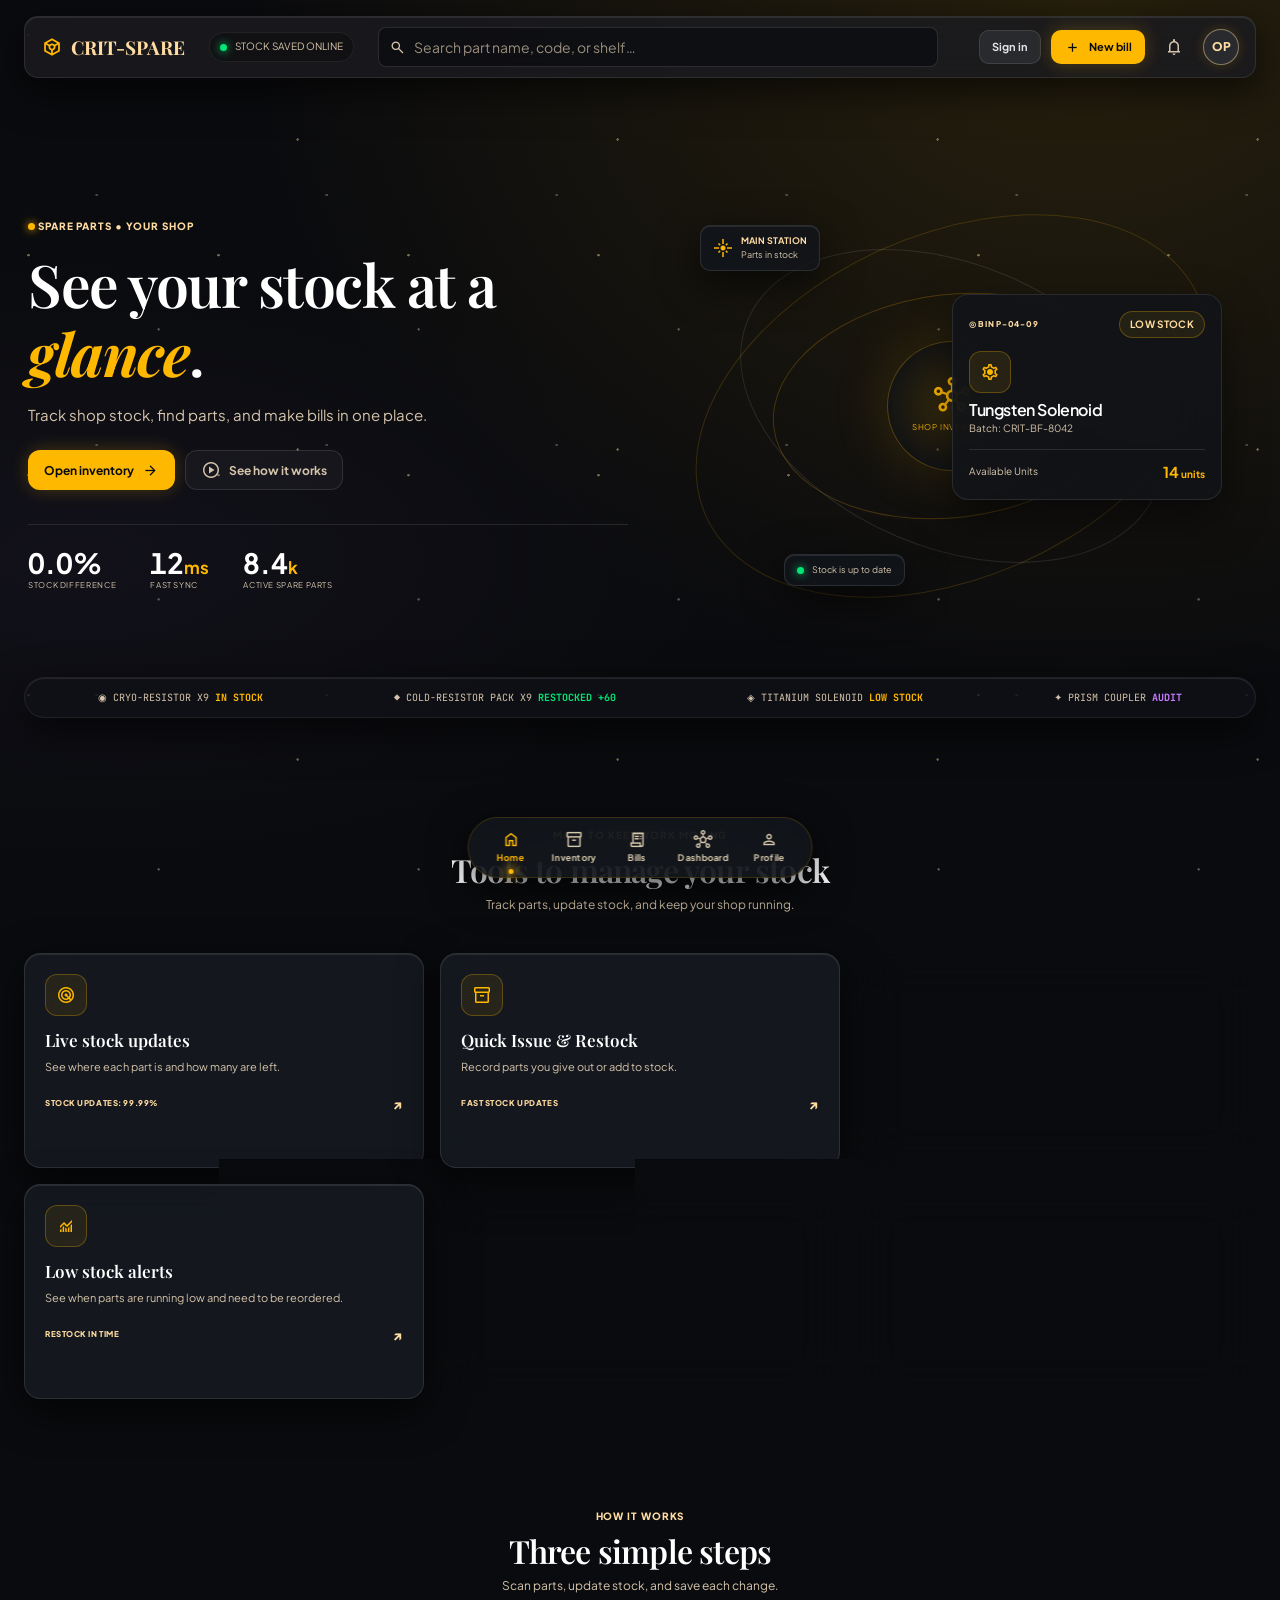
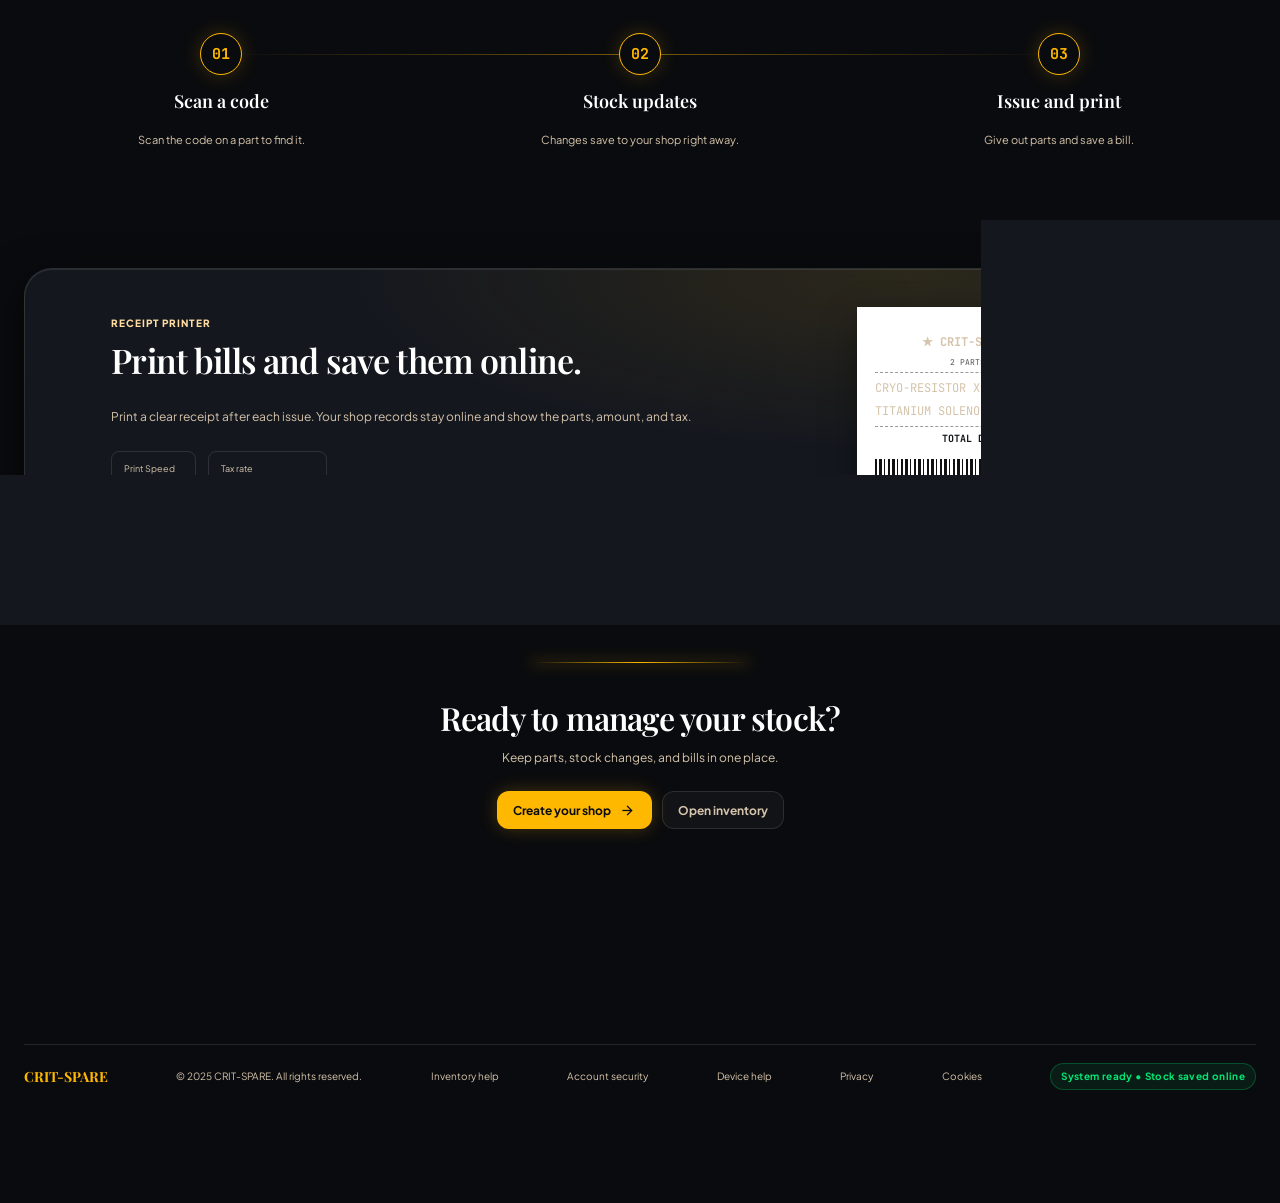
==== index.html @ b4039bac "Add Crit-Spare inventory app" ====
<!doctype html>
<html lang="en">
<head>
  <meta charset="utf-8">
  <meta name="viewport" content="width=device-width, initial-scale=1">
  <meta name="theme-color" content="#0a0b0e">
  <title>CRIT-SPARE | Main Stock &amp; Inventory Command</title>
  <link rel="preconnect" href="https://fonts.googleapis.com">
  <link rel="preconnect" href="https://fonts.gstatic.com" crossorigin>
  <link href="https://fonts.googleapis.com/css2?family=JetBrains+Mono:wght@400;500;700&family=Playfair+Display:ital,wght@0,500;0,600;0,700;1,600;1,700&family=Plus+Jakarta+Sans:wght@400;500;600;700;800&family=Material+Symbols+Outlined:FILL@0..1&display=swap" rel="stylesheet">
  <link rel="stylesheet" href="css/style.css"><link rel="icon" type="image/svg+xml" href="favicon.svg">
</head>
<body class="page page--home" data-page="home"><div class="toast-region" data-toast-region aria-live="polite" role="status" hidden></div>
  <a class="skip-link" href="#main-content">Skip to content</a>
  <header class="topbar"><a class="brand" href="index.html"><span class="material-symbols-outlined" aria-hidden="true">token</span><span>CRIT-SPARE</span></a><div class="topbar__sync"><i class="status-dot status-dot--green"></i> STOCK SAVED ONLINE</div><label class="searchbox"><span class="material-symbols-outlined">search</span><span class="sr-only">Search inventory</span><input type="search" placeholder="Search part name, code, or shelf…" data-search-inventory></label><div class="topbar__actions"><a class="button button--muted button--small" data-action="sign-in" href="auth.html">Sign in</a><button type="button" class="button button--muted button--small" data-action="logout" hidden>Logout</button><a class="button button--gold button--small" href="invoice.html"><span class="material-symbols-outlined">add</span> New bill</a><a class="icon-button" href="dashboard.html" aria-label="Operator dashboard"><span class="material-symbols-outlined">notifications</span></a><a class="avatar" href="dashboard.html" aria-label="Operator profile">OP</a></div></header>
  <main id="main-content" class="site-main">
    <section class="hero grid-12" aria-labelledby="hero-title"><div class="hero__copy"><p class="eyebrow"><span class="status-dot status-dot--gold"></span> SPARE PARTS • YOUR SHOP</p><h1 id="hero-title">See your stock at a <em>glance</em>.</h1><p class="hero__lead">Track shop stock, find parts, and make bills in one place.</p><div class="button-row"><a class="button button--gold" href="inventory.html">Open inventory <span class="material-symbols-outlined">arrow_forward</span></a><a class="button button--glass" href="#features"><span class="material-symbols-outlined">play_circle</span> See how it works</a></div><div class="hero-metrics"><div><strong>0.0%</strong><span>STOCK DIFFERENCE</span></div><div><strong>12<small>ms</small></strong><span>FAST SYNC</span></div><div><strong>8.4<small>k</small></strong><span>ACTIVE SPARE PARTS</span></div></div></div>
      <div class="orbit-stage" data-orbit-tracking aria-label="Live orbit tracking visual"><div class="orbit orbit--one"></div><div class="orbit orbit--two"></div><div class="orbit orbit--three"></div><div class="orbit-center"><span class="material-symbols-outlined">hub</span><small>SHOP INVENTORY</small></div><article class="part-float card-glass"><div class="part-float__top"><span class="eyebrow">◎ BIN P-04-09</span><span class="pill pill--gold">LOW STOCK</span></div><div class="part-float__icon"><span class="material-symbols-outlined">settings</span></div><h2>Tungsten Solenoid</h2><p>Batch: CRIT-BF-8042</p><div class="part-float__bottom"><span>Available Units</span><strong>14<span> units</span></strong></div></article><div class="orbit-tag orbit-tag--top"><span class="material-symbols-outlined">flare</span><span><b>MAIN STATION</b><br>Parts in stock</span></div><div class="orbit-tag orbit-tag--bottom"><span class="status-dot status-dot--green"></span> Stock is up to date</div></div></section>
    <div class="ticker" aria-label="Live inventory stream"><span>◉ CRYO-RESISTOR X9 <b>IN STOCK</b></span><span>◆ COLD-RESISTOR PACK X9 <b class="text-green">RESTOCKED +60</b></span><span>◈ TITANIUM SOLENOID <b class="text-gold">LOW STOCK</b></span><span>✦ PRISM COUPLER <b class="text-violet">AUDIT</b></span></div>
    <section id="features" class="section-block"><div class="section-heading"><p class="eyebrow">MADE TO KEEP WORK MOVING</p><h2>Tools to manage your stock</h2><p>Track parts, update stock, and keep your shop running.</p></div><div class="feature-grid grid-12"><article class="feature-card card-glass"><span class="feature-icon"><span class="material-symbols-outlined">radar</span></span><h3>Live stock updates</h3><p>See where each part is and how many are left.</p><a href="inventory.html">STOCK UPDATES: 99.99% <span>↗</span></a></article><article class="feature-card card-glass"><span class="feature-icon"><span class="material-symbols-outlined">inventory_2</span></span><h3>Quick Issue &amp; Restock</h3><p>Record parts you give out or add to stock.</p><a href="inventory.html">FAST STOCK UPDATES <span>↗</span></a></article><article class="feature-card card-glass"><span class="feature-icon"><span class="material-symbols-outlined">qr_code_scanner</span></span><h3>Scan parts by code</h3><p>Scan a part code with your phone.</p><a href="inventory.html">PHONE CAMERA SCAN <span>↗</span></a></article><article class="feature-card card-glass"><span class="feature-icon"><span class="material-symbols-outlined">monitoring</span></span><h3>Low stock alerts</h3><p>See when parts are running low and need to be reordered.</p><a href="inventory.html">RESTOCK IN TIME <span>↗</span></a></article><article class="feature-card card-glass"><span class="feature-icon"><span class="material-symbols-outlined">fact_check</span></span><h3>Stock checks</h3><p>Compare counted parts with the saved amount and fix differences.</p><a href="dashboard.html">KEEP COUNTS RIGHT <span>↗</span></a></article><article class="feature-card card-glass feature-card--gold"><span class="feature-icon"><span class="material-symbols-outlined">receipt_long</span></span><h3>Clear bills</h3><p>Make and print a bill for each issue.</p><a href="invoice.html">PRINT + ONLINE SAVING <span>↗</span></a></article></div></section>
    <section class="section-block journey"><div class="section-heading"><p class="eyebrow">HOW IT WORKS</p><h2>Three simple steps</h2><p>Scan parts, update stock, and save each change.</p></div><div class="journey-grid"><article><span class="step-number">01</span><h3>Scan a code</h3><p>Scan the code on a part to find it.</p></article><article><span class="step-number">02</span><h3>Stock updates</h3><p>Changes save to your shop right away.</p></article><article><span class="step-number">03</span><h3>Issue and print</h3><p>Give out parts and save a bill.</p></article></div></section>
    <section class="receipt-promo card-glass"><div><p class="eyebrow">RECEIPT PRINTER</p><h2>Print bills and save them online.</h2><p>Print a clear receipt after each issue. Your shop records stay online and show the parts, amount, and tax.</p><div class="receipt-specs"><span>Print Speed <b>250 mm/s</b></span><span>Tax rate <b class="text-gold">GST / HSN / VAT</b></span></div></div><div class="mini-receipt"><p>★ CRIT-SPARE BILL ★</p><small>2 PARTS • TAX 18%</small><hr><p>CRYO-RESISTOR X9 <b>₹3,400</b></p><p>TITANIUM SOLENOID <b>₹4,800</b></p><hr><strong>TOTAL DUE　₹8,200</strong><div class="barcode" aria-label="Receipt barcode illustration"></div></div></section>
    <section class="final-cta"><div class="gold-line"></div><h2>Ready to manage your stock?</h2><p>Keep parts, stock changes, and bills in one place.</p><div class="button-row"><a class="button button--gold" href="auth.html">Create your shop <span class="material-symbols-outlined">arrow_forward</span></a><a class="button button--glass" href="dashboard.html">Open inventory</a></div></section>
  </main>
  <footer class="footer"><a class="brand" href="index.html">CRIT-SPARE</a><span>© 2025 CRIT-SPARE. All rights reserved.</span><a href="dashboard.html">Inventory help</a><a href="inventory.html">Account security</a><a href="invoice.html">Device help</a><button class="footer-policy-link" type="button" popovertarget="privacy-popover">Privacy</button><button class="footer-policy-link" type="button" popovertarget="cookies-popover">Cookies</button><span class="pill pill--green">System ready • Stock saved online</span></footer>
  <nav class="dock" aria-label="Primary navigation"><a class="dock__item dock__item--active" href="index.html"><span class="material-symbols-outlined">home</span><small>Home</small></a><a class="dock__item" href="inventory.html"><span class="material-symbols-outlined">inventory_2</span><small>Inventory</small></a><a class="dock__item" href="invoice.html"><span class="material-symbols-outlined">receipt_long</span><small>Bills</small></a><a class="dock__item" href="dashboard.html"><span class="material-symbols-outlined">hub</span><small>Dashboard</small></a><a class="dock__item" href="dashboard.html"><span class="material-symbols-outlined">person</span><small>Profile</small></a></nav>
  <script type="module" src="js/main.js"></script>
<div class="policy-popover" id="privacy-popover" popover="auto" aria-labelledby="privacy-popover-title"><header class="policy-popover__header"><div><p class="eyebrow">INFORMATION HANDLING</p><h2 id="privacy-popover-title">Privacy Policy</h2></div><button class="icon-button" type="button" popovertarget="privacy-popover" popovertargetaction="hide" aria-label="Close Privacy Policy">×</button></header><div class="policy-popover__body"><p>CRIT-SPARE processes the shop name, operator name, station, email address, and phone number used for verification when a shop account is created. Operators may also add inventory, quantity, bin, audit, invoice, and activity records.</p><h3>How information is used</h3><p>This information supports sign-in, phone verification, shop setup, inventory management, billing, audit history, and service protection. Shop records are associated with the shop and operator account that created them.</p><h3>Service providers</h3><p>Firebase Authentication handles account sign-in and Cloud Firestore stores shop data. Firebase phone verification and Google reCAPTCHA process phone verification data to help prevent abuse. Google Fonts receives ordinary browser requests for the typefaces and interface icons displayed by the site.</p><h3>Storage and choices</h3><p>The site uses browser storage for sign-in state and a remembered sign-in preference. reCAPTCHA may use security-related cookies. The current site does not use advertising or analytics tracking. For questions about account or shop data, contact your shop manager or project administrator.</p></div><footer class="policy-popover__footer"><a href="legal.html#privacy">Read the full Privacy Policy</a></footer></div>
<div class="policy-popover" id="cookies-popover" popover="auto" aria-labelledby="cookies-popover-title"><header class="policy-popover__header"><div><p class="eyebrow">BROWSER STORAGE</p><h2 id="cookies-popover-title">Cookies &amp; Storage</h2></div><button class="icon-button" type="button" popovertarget="cookies-popover" popovertargetaction="hide" aria-label="Close Cookies and Storage">×</button></header><div class="policy-popover__body"><p>CRIT-SPARE currently uses storage needed for sign-in, phone verification, and your saved sign-in preference. It does not currently use advertising or analytics cookies.</p><h3>Authentication storage</h3><p>Firebase keeps the signed-in state in browser storage. “Remember sign-in on this device” keeps a session across browser restarts; with it off, the session lasts only for the current browser session.</p><h3>Security cookies</h3><p>Google reCAPTCHA may use cookies or similar storage to protect phone verification from abuse. Phone verification requires this security check.</p><h3>Preference storage</h3><p>A small browser entry remembers your sign-in-storage choice. You can change that choice using “Manage cookies &amp; sign-in storage” on the sign-in page. Clearing site data in your browser signs you out and removes saved preferences.</p></div><footer class="policy-popover__footer"><a href="legal.html#cookies">Read the full Cookies &amp; Storage details</a></footer></div></body>
</html>
---- css/style.css ----
:root {
  color-scheme: dark;
  --void: #0a0b0e;
  --surface: #121316;
  --surface-1: #12151b;
  --surface-2: #181c24;
  --surface-3: #1f1f23;
  --surface-high: #292a2d;
  --surface-highest: #343538;
  --white: #fff;
  --ink: #e3e2e6;
  --muted: #d5c4ab;
  --gold: #ffb800;
  --gold-soft: #ffdca1;
  --gold-hover: #e5a500;
  --green: #00e676;
  --red: #ff3d57;
  --violet: #a855f7;
  --line: rgba(255,255,255,.11);
  --line-gold: rgba(255,184,0,.28);
  --font-display: "Playfair Display", Georgia, serif;
  --font-body: "Plus Jakarta Sans", Arial, sans-serif;
  --font-mono: "JetBrains Mono", "Courier New", monospace;
  --space-1: 4px;
  --space-2: 8px;
  --space-3: 12px;
  --space-4: 16px;
  --space-5: 20px;
  --space-6: 24px;
  --space-8: 32px;
  --space-10: 40px;
  --radius-sm: 8px;
  --radius-md: 12px;
  --radius-card: 24px;
  --radius-feature: 28px;
  --radius-pill: 999px;
  --glass: rgba(24,28,36,.76);
  --glass-deep: rgba(18,21,27,.88);
  --glass-blur: blur(24px);
  --shadow-glass: 0 12px 40px rgba(0,0,0,.65), inset 0 1px 1px rgba(255,255,255,.1);
  --shadow-gold: 0 0 24px rgba(255,184,0,.32);
  --page-max: 1440px;
}

*,*::before,*::after{box-sizing:border-box}
html{scroll-behavior:smooth;scroll-padding-top:100px}
body{margin:0;min-width:320px;background:var(--void);color:var(--ink);font-family:var(--font-body);font-size:14px;line-height:1.55;background-image:radial-gradient(ellipse at 85% 0%,rgba(255,184,0,.12),transparent 55%),radial-gradient(ellipse at 6% 62%,rgba(75,61,112,.12),transparent 38%),radial-gradient(circle at 15% 16%,rgba(255,220,161,.45) 0 1px,transparent 1.5px),radial-gradient(circle at 61% 22%,rgba(255,255,255,.28) 0 1px,transparent 1.5px),radial-gradient(circle at 93% 45%,rgba(255,220,161,.4) 0 1px,transparent 1.5px),radial-gradient(circle at 42% 78%,rgba(255,255,255,.24) 0 1px,transparent 1.5px);background-size:auto,auto,190px 220px,260px 270px,320px 310px,230px 250px;background-attachment:fixed}
body,input,button,select{font-family:var(--font-body)}
a{color:inherit;text-decoration:none}button,input,select{font-size:inherit}button,a,input,select{ -webkit-tap-highlight-color:transparent}button{color:inherit}button:focus-visible,a:focus-visible,input:focus-visible,select:focus-visible{outline:2px solid var(--gold);outline-offset:3px}::selection{background:var(--gold);color:var(--void)}
h1,h2,h3,p{margin-top:0}h1,h2{font-family:var(--font-display);font-weight:600;letter-spacing:-.025em;color:var(--white);line-height:1.16}h1{font-size:clamp(34px,4vw,56px)}h2{font-size:clamp(24px,2.5vw,34px)}h3{font-size:18px;line-height:1.35;color:var(--white)}h1 em,h2 em{color:var(--gold);font-weight:700}small{font-size:.78em}.material-symbols-outlined{font-family:"Material Symbols Outlined";font-weight:normal;font-style:normal;font-size:20px;line-height:1;letter-spacing:normal;text-transform:none;display:inline-flex;white-space:nowrap;direction:ltr;-webkit-font-feature-settings:"liga";-webkit-font-smoothing:antialiased;vertical-align:middle}.sr-only{position:absolute;width:1px;height:1px;padding:0;margin:-1px;overflow:hidden;clip:rect(0,0,0,0);white-space:nowrap;border:0}.skip-link{position:fixed;z-index:1000;top:8px;left:8px;transform:translateY(-160%);padding:10px 16px;background:var(--gold);color:var(--void);border-radius:8px}.skip-link:focus{transform:none}
.text-gold{color:var(--gold)!important}.text-green{color:var(--green)!important}.text-red{color:var(--red)!important}.text-violet{color:#c77bff!important}.eyebrow{font-size:10px;font-weight:800;letter-spacing:.09em;text-transform:uppercase;color:var(--gold-soft);line-height:1.5}.pill{display:inline-flex;align-items:center;gap:7px;padding:5px 10px;border:1px solid var(--line);border-radius:var(--radius-pill);font-size:10px;font-weight:700;letter-spacing:.035em;white-space:nowrap;background:rgba(11,12,15,.72)}.pill--gold{color:var(--gold-soft);border-color:var(--line-gold);background:rgba(255,184,0,.08)}.pill--green{color:var(--green);border-color:rgba(0,230,118,.25);background:rgba(0,230,118,.08)}.pill--red{color:var(--red);border-color:rgba(255,61,87,.27);background:rgba(255,61,87,.08)}.pill--violet{color:#c77bff;border-color:rgba(168,85,247,.35);background:rgba(168,85,247,.1)}
.status-dot{display:inline-block;width:7px;height:7px;flex:0 0 7px;border-radius:50%;background:currentColor;box-shadow:0 0 9px currentColor;animation:pulse 2s ease-in-out infinite}.status-dot--green{color:var(--green)}.status-dot--gold{color:var(--gold)}.status-dot--red{color:var(--red)}.status-dot--violet{color:var(--violet)}@keyframes pulse{50%{opacity:.48;filter:drop-shadow(0 0 2px currentColor)}}
.topbar{position:sticky;z-index:50;top:16px;width:min(calc(100% - 48px),var(--page-max));min-height:62px;margin:16px auto 0;padding:9px 16px;display:flex;align-items:center;gap:24px;border:1px solid rgba(255,255,255,.09);border-radius:14px;background:rgba(27,27,31,.84);backdrop-filter:blur(24px);box-shadow:var(--shadow-glass)}.brand{display:inline-flex;align-items:center;gap:8px;color:var(--gold-soft);font:700 19px var(--font-display);white-space:nowrap}.brand .material-symbols-outlined{color:var(--gold);font-size:22px}.topbar__sync{display:flex;align-items:center;gap:8px;padding:6px 10px;border:1px solid rgba(255,255,255,.07);border-radius:var(--radius-pill);background:rgba(0,0,0,.25);color:var(--muted);font-size:10px;white-space:nowrap}.topbar__sync span{color:var(--gold)}.searchbox{height:40px;min-width:180px;display:flex;align-items:center;gap:8px;padding:0 10px;border:1px solid rgba(255,255,255,.12);border-radius:var(--radius-sm);background:rgba(10,11,14,.65);color:var(--muted)}.searchbox:focus-within{border-color:var(--gold);box-shadow:0 0 0 3px rgba(255,184,0,.12)}.searchbox .material-symbols-outlined{font-size:17px}.searchbox input{width:100%;min-width:0;padding:0;border:0;background:transparent;color:var(--white);outline:0}.searchbox input::placeholder{color:rgba(213,196,171,.7)}kbd{padding:2px 5px;border:1px solid rgba(255,255,255,.15);border-radius:4px;color:rgba(255,255,255,.55);font:10px var(--font-mono)}.topnav{display:flex;align-items:center;gap:clamp(12px,2vw,28px);margin-left:auto;white-space:nowrap}.topnav a{font-size:12px;color:var(--muted);transition:color .2s}.topnav a:hover,.topnav a[aria-current=page]{color:var(--white)}.topbar__actions{display:flex;align-items:center;gap:10px}.avatar{width:36px;height:36px;display:grid;place-items:center;border:1px solid rgba(255,220,161,.45);border-radius:50%;background:var(--surface-high);color:var(--gold-soft);font-size:12px;font-weight:800;box-shadow:0 0 12px rgba(255,184,0,.17)}.icon-button{width:38px;height:38px;display:grid;place-items:center;border:1px solid transparent;border-radius:10px;background:transparent;color:var(--muted);cursor:pointer}.icon-button:hover{background:rgba(255,255,255,.08);color:var(--white)}
.button{min-height:38px;display:inline-flex;align-items:center;justify-content:center;gap:8px;padding:9px 15px;border:1px solid var(--line);border-radius:var(--radius-md);font-size:12px;font-weight:700;line-height:1.25;text-align:center;cursor:pointer;transition:background .2s,border-color .2s,box-shadow .2s,transform .2s,color .2s}.button:hover{transform:translateY(-1px)}.button:active{transform:scale(.97)}.button--small{min-height:34px;padding:7px 12px;border-radius:10px;font-size:11px}.button--gold{border-color:transparent;background:var(--gold);color:var(--void);box-shadow:0 0 18px rgba(255,184,0,.24)}.button--gold:hover{background:var(--gold-hover);box-shadow:var(--shadow-gold)}.button--gold .material-symbols-outlined{font-size:17px}.button--glass{background:rgba(255,255,255,.035);color:var(--muted)}.button--glass:hover,.button--muted:hover{border-color:var(--line-gold);background:rgba(255,184,0,.08);color:var(--gold-soft)}.button--muted{background:var(--surface-high);color:var(--ink)}.button--red{border-color:transparent;background:#a8141d;color:white}.button--whatsapp{border-color:rgba(37,211,102,.35);background:rgba(37,211,102,.1);color:#36df77}.button--full{width:100%}.button-row{display:flex;flex-wrap:wrap;gap:10px}.card-glass{border:1px solid rgba(255,255,255,.1);border-radius:var(--radius-card);background:var(--glass);backdrop-filter:var(--glass-blur);box-shadow:var(--shadow-glass)}.card-glass:hover{border-color:rgba(255,184,0,.24)}.site-main{width:min(calc(100% - 48px),var(--page-max));margin:0 auto;padding:64px 0 150px}.site-main--dense{padding-top:30px}.grid-12{display:grid;grid-template-columns:repeat(12,minmax(0,1fr));gap:24px}
.hero{min-height:535px;align-items:center;padding:26px 4px 34px}.hero__copy{grid-column:span 6;max-width:610px}.hero__copy h1{max-width:590px;margin:16px 0;font-size:clamp(42px,4.6vw,64px)}.hero__lead{max-width:510px;color:var(--muted);font-size:15px}.hero__copy>.button-row{margin-top:24px}.hero-metrics{display:flex;gap:34px;margin-top:34px;padding-top:24px;border-top:1px solid rgba(255,255,255,.1)}.hero-metrics div{display:grid;gap:2px}.hero-metrics strong{font-size:28px;line-height:1;color:var(--white);font-variant-numeric:tabular-nums}.hero-metrics strong small{color:var(--gold);font-size:17px}.hero-metrics span{font-size:8px;letter-spacing:.08em;color:var(--muted)}.orbit-stage{grid-column:span 6;position:relative;min-height:430px;display:grid;place-items:center;isolation:isolate}.orbit{position:absolute;inset:10% 5%;border:1px solid rgba(255,184,0,.16);border-radius:50%;transform:rotate(-24deg)}.orbit--two{inset:17% 13%;transform:rotate(23deg);border-color:rgba(255,255,255,.1)}.orbit--three{inset:24% 20%;transform:rotate(-7deg);border-color:rgba(255,184,0,.22)}.orbit-center{width:130px;height:130px;display:grid;place-content:center;justify-items:center;gap:8px;border:1px solid var(--line-gold);border-radius:50%;background:radial-gradient(circle,rgba(255,184,0,.15),rgba(18,21,27,.5) 70%);color:var(--gold);box-shadow:0 0 60px rgba(255,184,0,.15)}.orbit-center .material-symbols-outlined{font-size:36px}.orbit-center small{font-size:8px;letter-spacing:.1em}.part-float{position:absolute;right:5%;top:24%;width:min(270px,60%);padding:16px;border-radius:16px;background:rgba(17,19,24,.9);box-shadow:0 18px 40px rgba(0,0,0,.5);animation:float 5s ease-in-out infinite}.part-float__top,.part-float__bottom{display:flex;justify-content:space-between;align-items:center}.part-float__top .eyebrow{font-size:8px}.part-float__icon{width:42px;height:42px;margin:13px 0 6px;display:grid;place-items:center;border:1px solid var(--line-gold);border-radius:12px;color:var(--gold);background:rgba(255,184,0,.09)}.part-float h2{margin:0;font:600 16px var(--font-body)}.part-float p{margin:1px 0 12px;color:var(--muted);font-size:10px}.part-float__bottom{padding-top:10px;border-top:1px solid var(--line);font-size:10px;color:var(--muted)}.part-float__bottom strong{color:var(--gold);font-size:15px}.part-float__bottom strong span{font-size:10px}.orbit-tag{position:absolute;display:flex;align-items:center;gap:8px;padding:8px 12px;border:1px solid var(--line);border-radius:10px;background:var(--glass-deep);font-size:9px;color:var(--muted);box-shadow:var(--shadow-glass)}.orbit-tag .material-symbols-outlined{color:var(--gold)}.orbit-tag--top{top:8%;left:8%}.orbit-tag--bottom{bottom:8%;left:22%}.orbit-tag--top b{color:var(--gold-soft)}@keyframes float{50%{transform:translateY(-7px) rotate(.4deg)}}
.ticker{display:flex;justify-content:space-around;gap:20px;overflow:hidden;padding:13px 18px;border:1px solid rgba(255,255,255,.07);border-radius:var(--radius-pill);background:rgba(16,18,23,.76);box-shadow:var(--shadow-glass);font:10px var(--font-mono);white-space:nowrap;color:var(--muted)}.ticker b{color:var(--gold)}.section-block{padding-top:110px}.section-heading{text-align:center;margin:0 auto 38px;max-width:680px}.section-heading .eyebrow{margin-bottom:8px}.section-heading h2{margin:0 0 8px}.section-heading>p:last-child{margin-bottom:0;color:var(--muted);font-size:12px}.feature-grid{gap:16px}.feature-card{grid-column:span 4;min-height:215px;padding:20px;border-radius:16px;transition:transform .25s,border-color .25s,box-shadow .25s}.feature-card:hover{transform:translateY(-4px);border-color:rgba(255,184,0,.36);box-shadow:0 8px 32px -4px rgba(255,184,0,.13)}.feature-icon{width:42px;height:42px;display:grid;place-items:center;flex:0 0 auto;border:1px solid var(--line-gold);border-radius:12px;background:rgba(255,184,0,.08);color:var(--gold)}.feature-card h3{margin:13px 0 7px;font:600 17px var(--font-display)}.feature-card p{margin:0 0 17px;color:var(--muted);font-size:11px;line-height:1.65}.feature-card>a{display:flex;justify-content:space-between;align-items:center;font-size:8px;font-weight:800;letter-spacing:.07em;color:var(--gold-soft)}.feature-card>a span{font-size:14px}.feature-card--gold{background:linear-gradient(145deg,rgba(255,184,0,.1),var(--glass) 45%)}.journey{padding-top:110px}.journey-grid{position:relative;display:grid;grid-template-columns:repeat(3,1fr);gap:24px}.journey-grid::before{content:"";position:absolute;top:21px;left:16%;right:16%;height:1px;background:linear-gradient(90deg,transparent,var(--gold),transparent);opacity:.45}.journey-grid article{position:relative;z-index:1;text-align:center;padding:0 18px}.step-number{width:42px;height:42px;margin:0 auto 14px;display:grid;place-items:center;border:1px solid var(--gold);border-radius:50%;background:var(--void);color:var(--gold);box-shadow:0 0 20px rgba(255,184,0,.2);font:700 15px var(--font-mono)}.journey-grid h3{font:600 18px var(--font-display)}.journey-grid p{max-width:260px;margin:0 auto;color:var(--muted);font-size:11px}.receipt-promo{display:grid;grid-template-columns:1.3fr .7fr;align-items:center;gap:50px;margin-top:120px;padding:38px 7%;border-radius:var(--radius-feature);background:radial-gradient(ellipse at 72% 2%,rgba(255,184,0,.1),transparent 45%),var(--glass)}.receipt-promo h2{max-width:490px;font-size:34px}.receipt-promo>div>p:not(.eyebrow){max-width:600px;color:var(--muted);font-size:12px}.receipt-specs{display:flex;gap:12px;margin-top:24px}.receipt-specs span{padding:10px 12px;border:1px solid var(--line);border-radius:8px;font-size:9px;color:var(--muted)}.receipt-specs b{display:block;color:var(--white);font-size:12px}.mini-receipt{width:min(100%,270px);justify-self:center;padding:20px 18px;background:#fff;color:#13151a;box-shadow:0 14px 34px rgba(0,0,0,.35);font:10px var(--font-mono);text-align:center}.mini-receipt p{display:flex;justify-content:space-between;margin:7px 0;font-size:9px}.mini-receipt p:first-child{justify-content:center;font-weight:700}.mini-receipt small{display:block;color:#555;font-size:8px}.mini-receipt hr{border:0;border-top:1px dashed #999}.barcode{height:34px;margin:13px auto 0;background:repeating-linear-gradient(90deg,#111 0 2px,transparent 2px 4px,#111 4px 7px,transparent 7px 9px,#111 9px 10px,transparent 10px 13px)}.final-cta{padding:110px 0 65px;text-align:center}.gold-line{width:220px;height:1px;margin:0 auto 36px;background:linear-gradient(90deg,transparent,var(--gold),transparent);box-shadow:0 0 14px var(--gold)}.final-cta h2{max-width:590px;margin:0 auto 12px}.final-cta>p{max-width:600px;margin:0 auto 24px;color:var(--muted);font-size:12px}.final-cta .button-row{justify-content:center}.footer{width:min(calc(100% - 48px),var(--page-max));min-height:64px;margin:0 auto 95px;padding:14px 0;display:flex;align-items:center;justify-content:space-between;gap:18px;border-top:1px solid rgba(255,255,255,.1);font-size:10px;color:var(--muted)}.footer .brand{font-size:14px;color:var(--gold)}
.dock{position:fixed;z-index:45;bottom:22px;left:50%;transform:translateX(-50%);display:flex;align-items:center;gap:5px;padding:8px 13px;border:1px solid rgba(255,184,0,.16);border-radius:var(--radius-pill);background:var(--glass-deep);backdrop-filter:blur(32px);box-shadow:0 12px 40px rgba(0,0,0,.72)}.dock__item{position:relative;min-width:58px;display:grid;justify-items:center;gap:2px;padding:4px 7px;border-radius:12px;color:#d6c8ad;transition:transform .2s,color .2s,background .2s}.dock__item .material-symbols-outlined{font-size:19px}.dock__item small{font-size:9px;font-weight:700;letter-spacing:.03em}.dock__item:hover{transform:translateY(-3px) scale(1.07);background:rgba(255,255,255,.05);color:var(--gold-soft)}.dock__item--active{color:var(--gold)}.dock__item--active::after{content:"";position:absolute;bottom:-5px;width:5px;height:5px;border-radius:50%;background:var(--gold);box-shadow:0 0 10px 3px rgba(255,184,0,.55)}
.inventory-heading{display:grid;grid-template-columns:1fr 1fr;align-items:center;gap:30px;padding:14px 0 24px;border-bottom:1px solid var(--line)}.breadcrumb{color:var(--muted);font-size:11px}.inventory-heading h1{max-width:590px;margin:10px 0 8px;font-size:clamp(37px,4vw,55px)}.inventory-heading>div>p:last-child{max-width:600px;margin:0;color:var(--muted);font-size:13px}.segmented{display:flex;flex-wrap:wrap;justify-content:flex-end;align-items:center;gap:7px}.segmented>label,.segment{min-height:38px;display:inline-flex;align-items:center;gap:8px;padding:7px 12px;border:1px solid var(--line);border-radius:11px;background:rgba(255,255,255,.04);color:var(--muted);font-size:11px}.segmented input{accent-color:var(--gold)}.segment--active{background:var(--gold);color:var(--void);font-weight:800}.filterbar{display:flex;flex-wrap:wrap;align-items:center;gap:8px;margin:22px 0 26px}.searchbox--wide{width:290px;margin-right:auto;border-radius:var(--radius-pill)}.filterbar>.eyebrow{font-size:8px}.filter-chip{padding:6px 10px;border:1px solid rgba(255,255,255,.08);border-radius:var(--radius-pill);background:rgba(255,255,255,.04);font-size:9px;font-weight:700;color:var(--muted)}.filter-chip:hover,.filter-chip--active{border-color:var(--line-gold);background:var(--gold);color:var(--void)}.filterbar .pill{font-size:9px}.part-grid{gap:18px}.part-card{grid-column:span 3;min-width:0;padding:16px;border-radius:20px;background:rgba(25,25,29,.9);transition:transform .2s,border-color .2s}.part-card:hover{transform:translateY(-3px);border-color:var(--line-gold)}.part-card__meta{display:flex;align-items:center;gap:7px;flex-wrap:wrap}.part-card__meta>span:first-child{padding:3px 6px;border-radius:4px;background:#0b0c0f;color:var(--gold-soft);font:700 9px var(--font-mono)}.part-card__meta small{color:var(--muted);font-size:8px}.part-card__meta .pill{margin-left:auto;padding:4px 7px;font-size:8px}.part-card h2{min-height:48px;margin:11px 0 2px;font:600 16px var(--font-body);letter-spacing:-.02em}.part-visual{width:92px;height:92px;margin:12px auto 14px;display:grid;align-content:center;justify-items:center;gap:7px;border:1px solid currentColor;border-radius:15px;box-shadow:0 0 30px color-mix(in srgb,currentColor 14%,transparent);transform:rotate(-2deg);animation:float 6s ease-in-out infinite}.part-visual .material-symbols-outlined{font-size:25px}.part-visual small{font:8px var(--font-mono)}.part-visual--green{color:var(--green)}.part-visual--gold{color:var(--gold)}.part-visual--red{color:var(--red)}.part-visual--violet{color:#c77bff}.part-quantity{display:flex;align-items:baseline;gap:8px}.part-quantity strong{font-size:35px;line-height:1;font-variant-numeric:tabular-nums}.part-quantity span,.part-quantity small{font-size:9px;color:var(--muted)}.part-quantity small{margin-left:auto}.stockbar{height:6px;margin:10px 0;border-radius:var(--radius-pill);background:rgba(255,255,255,.12);overflow:hidden}.stockbar span{display:block;width:var(--stock,60%);height:100%;border-radius:inherit;background:var(--stock-color,var(--green));box-shadow:0 0 10px currentColor}.part-card:nth-child(1) .stockbar span{width:92%}.part-card:nth-child(2) .stockbar span{width:34%;background:var(--gold)}.part-card:nth-child(3) .stockbar span{width:3%;background:var(--red)}.part-card:nth-child(4) .stockbar span{width:72%;background:var(--violet)}.spark-label{display:flex;justify-content:space-between;gap:5px;font-size:8px;color:var(--muted)}.spark-label b{font-size:8px;white-space:nowrap}.sparkline{width:100%;height:40px;margin:3px 0 10px;overflow:visible}.sparkline__fill{opacity:.2}.sparkline__fill--green{fill:var(--green)}.sparkline__fill--gold{fill:var(--gold)}.sparkline__fill--red{fill:var(--red)}.sparkline__fill--violet{fill:var(--violet)}.sparkline__line{fill:none;stroke-width:2}.sparkline__line--green{stroke:var(--green)}.sparkline__line--gold{stroke:var(--gold)}.sparkline__line--red{stroke:var(--red)}.sparkline__line--violet{stroke:var(--violet)}.part-actions{display:grid;grid-template-columns:repeat(3,minmax(0,1fr));gap:6px;border-top:1px solid rgba(255,255,255,.07);padding-top:11px}.part-actions .button{min-width:0;padding:7px 4px;font-size:9px}.section-title-row{display:flex;align-items:center;justify-content:space-between;gap:16px}.section-title-row h2{margin:0}.billing-preview{margin-top:56px}.billing-preview>.section-title-row{margin-bottom:18px}.billing-preview>.section-title-row h2{font-size:clamp(25px,3vw,34px)}.section-title-row>a.eyebrow{display:flex;align-items:center;gap:6px}.billing-panel{display:grid;grid-template-columns:1fr .82fr;align-items:center;gap:45px;padding:36px;border-radius:24px;background:radial-gradient(ellipse at 75% 5%,rgba(255,184,0,.08),transparent 44%),rgba(20,22,27,.92)}.hardware-title{display:flex;align-items:center;gap:12px;margin-bottom:18px}.hardware-title h3{margin:0;font-size:16px}.hardware-title p{margin:2px 0 0;color:var(--muted);font-size:11px}.hardware-stats{display:grid;grid-template-columns:1fr 1fr;gap:14px;padding:16px;margin-bottom:16px;border-radius:14px;background:rgba(5,6,8,.68)}.hardware-stats div{display:grid;gap:3px}.hardware-stats small{color:#968873;font-size:8px}.hardware-stats b{font:700 11px var(--font-mono);color:var(--gold-soft)}.billing-panel__details .button-row{display:grid;grid-template-columns:repeat(3,1fr)}.billing-new{width:100%;margin-top:9px}.mini-receipt--large{width:min(100%,370px);padding:22px 26px}.mini-receipt--large p{font-size:10px}.mini-receipt--large strong{display:flex;justify-content:space-between}.mini-receipt--large .barcode{height:42px}.drawer:popover-open{position:fixed;inset:0;width:100%;height:100%;max-width:none;max-height:none;padding:0;border:0;background:rgba(0,0,0,.64);backdrop-filter:blur(5px);color:var(--ink)}.drawer__backdrop{position:absolute;inset:0;width:100%;height:100%;border:0;background:transparent}.drawer__panel{position:absolute;right:0;top:0;width:min(440px,100%);height:100%;padding:40px 30px;display:flex;flex-direction:column;gap:13px;border-left:1px solid var(--line-gold);background:#14171d;box-shadow:-18px 0 50px rgba(0,0,0,.5)}.drawer__panel h2{margin:0}.drawer__panel label{font-size:11px;color:var(--muted)}.drawer__panel>input,.drawer__panel select,.drawer__panel form>input{min-height:42px;padding:10px;border:1px solid var(--line);border-radius:8px;background:#0a0b0e;color:var(--white)}.drawer__close{position:absolute;right:16px;top:16px;font-size:24px}.quantity-control{display:flex;align-items:center;gap:10px}.quantity-control button{width:40px;height:40px;border:1px solid var(--line);border-radius:8px;background:var(--surface-high);cursor:pointer}.quantity-control input{width:80px;height:40px;text-align:center;border:1px solid var(--line);border-radius:8px;background:#0a0b0e;color:white}.drawer__panel .button{margin-top:10px}
.dashboard-main{display:grid;gap:22px}.welcome-panel{display:grid;grid-template-columns:auto 1.25fr 1fr;align-items:center;gap:18px;padding:22px 26px;background:radial-gradient(ellipse at 85% 0%,rgba(255,184,0,.12),transparent 52%),var(--glass)}.welcome-avatar{width:68px;height:68px;display:grid;place-items:center;border:1px solid var(--line-gold);border-radius:16px;background:linear-gradient(140deg,#232835,#090a0e);color:var(--gold);box-shadow:0 0 25px rgba(255,184,0,.16)}.welcome-avatar .material-symbols-outlined{font-size:36px}.welcome-panel__copy h1{margin:8px 0 2px;font-size:34px}.welcome-panel__copy p{margin:0;color:var(--muted);font-size:11px}.welcome-actions{display:flex;flex-wrap:wrap;justify-content:flex-end;gap:8px}.welcome-actions .button{font-size:10px}.dashboard-panel{padding:24px;border-radius:22px}.dashboard-panel .section-title-row{margin-bottom:18px}.dashboard-panel .section-title-row h2{font-size:25px}.planetarium{position:relative;min-height:300px;display:grid;place-items:center;overflow:hidden;border-radius:14px;background:radial-gradient(ellipse at center,rgba(255,184,0,.08),transparent 38%),rgba(9,10,13,.72)}.orbit-svg{position:absolute;width:100%;height:100%}.orbit-svg ellipse{fill:none;stroke:rgba(255,184,0,.32);stroke-dasharray:3 6}.orbit-svg ellipse:nth-child(2){stroke:rgba(255,255,255,.12);stroke-dasharray:2 8}.orbit-svg__planet{fill:radial-gradient(circle,#272314,#101115);stroke:var(--gold);stroke-width:1.5;filter:drop-shadow(0 0 18px rgba(255,184,0,.4))}.orbit-svg__satellite{fill:var(--gold);filter:drop-shadow(0 0 6px var(--gold))}.orbit-svg__satellite--green{fill:var(--green)}.planet-metric{position:relative;z-index:1;display:grid;justify-items:center;text-align:center}.planet-metric small{font-size:8px;letter-spacing:.12em;color:var(--gold-soft)}.planet-metric strong{font-size:45px;color:white;line-height:1.15}.planet-metric strong span{color:var(--gold);font-size:28px}.planet-metric b{color:var(--green);font-size:9px}.metric-float{position:absolute;z-index:2;width:170px;padding:13px;border:1px solid rgba(255,255,255,.1);border-radius:12px;background:rgba(24,28,36,.92);box-shadow:var(--shadow-glass)}.metric-float .feature-icon{width:28px;height:28px;margin-bottom:7px;border-radius:8px}.metric-float .feature-icon .material-symbols-outlined{font-size:15px}.metric-float small{display:block;font-size:8px;color:var(--muted);letter-spacing:.06em}.metric-float strong{display:block;font-size:23px;line-height:1.35}.metric-float>span:last-child{font-size:8px;color:var(--muted)}.metric-float--left{left:5%;top:32%}.metric-float--right{right:5%;top:13%}.metric-float--lower{right:7%;bottom:8%}.metric-float--right .pill,.metric-float--lower .pill{margin-bottom:5px}.chart-wrap{position:relative;padding:22px 12px 0 70px;border-radius:13px;background:rgba(9,10,13,.72)}.chart-y{position:absolute;left:10px;top:14px;bottom:35px;display:flex;flex-direction:column;justify-content:space-between;color:#7e7b74;font:8px var(--font-mono)}.consumption-chart{display:block;width:100%;height:210px;overflow:visible}.chart-gridline{fill:none;stroke:rgba(255,255,255,.07);stroke-width:1;stroke-dasharray:3 5}.chart-area{fill:url(#chartFill)}.chart-line{fill:none;stroke:var(--gold);stroke-width:3;filter:drop-shadow(0 0 5px rgba(255,184,0,.5))}.chart-point{fill:var(--gold);stroke:#fff2c7;stroke-width:2}.chart-x{display:flex;justify-content:space-between;padding:4px 0 12px;color:var(--muted);font:8px var(--font-mono)}.chart-tooltip{position:absolute;left:58%;top:12px;padding:8px 12px;display:grid;border:1px solid var(--gold);border-radius:8px;background:#131519;color:var(--gold);font-size:9px;box-shadow:0 0 15px rgba(255,184,0,.2)}.chart-tooltip span{font-size:8px;color:var(--muted)}.dashboard-lower{display:grid;grid-template-columns:.8fr 1.2fr;gap:22px}.timeline-panel,.shift-panel{padding:20px}.timeline-panel .section-title-row h2,.shift-panel h2{font-size:21px}.timeline{margin:15px 0 20px;padding:0 0 0 18px;list-style:none;border-left:1px solid rgba(255,184,0,.35)}.timeline__item{position:relative;margin:0 0 12px;padding:12px;border:1px solid rgba(255,255,255,.06);border-radius:10px;background:rgba(7,8,10,.38)}.timeline__item::before{content:"";position:absolute;left:-24px;top:17px;width:9px;height:9px;border:2px solid currentColor;border-radius:50%;background:var(--void);box-shadow:0 0 8px currentColor}.timeline__item--green{color:var(--green)}.timeline__item--gold{color:var(--gold)}.timeline__item--violet{color:var(--violet)}.timeline__item small{display:flex;justify-content:space-between;font-size:8px;font-weight:800;letter-spacing:.05em}.timeline__item b{display:block;margin:5px 0 2px;color:var(--white);font-size:10px}.timeline__item p{margin:0;color:var(--muted);font-size:8px}.timeline-panel>.button{font-size:9px}.dashboard-side{display:grid;gap:16px}.operator-card{display:grid;grid-template-columns:1fr 130px;gap:16px;align-items:center;padding:18px}.operator-card h2{margin:4px 0;font-size:20px}.operator-card p:not(.eyebrow){margin:0 0 11px;color:var(--muted);font-size:9px}.operator-card .button-row{gap:6px}.operator-card .pill{font-size:8px}.operator-portrait{height:130px;display:grid;place-content:center;justify-items:center;border:1px solid var(--line-gold);border-radius:12px;background:radial-gradient(circle at 50% 34%,rgba(255,184,0,.2),transparent 42%),linear-gradient(145deg,#20232a,#0a0b0e);color:var(--gold)}.operator-portrait .material-symbols-outlined{font-size:48px}.operator-portrait small{align-self:end;color:var(--gold-soft);font-size:8px}.shift-panel .section-title-row{align-items:flex-start;margin-bottom:12px}.shift-panel .section-title-row p{margin:2px 0;color:var(--muted);font-size:9px}.shift-panel .section-title-row>.pill{font-size:8px}.shift-row{display:grid;grid-template-columns:auto 1fr auto;align-items:center;gap:10px;padding:10px;margin-top:8px;border-radius:10px;background:rgba(7,8,10,.45)}.shift-row .feature-icon{width:32px;height:32px;border-radius:8px}.shift-row .feature-icon .material-symbols-outlined{font-size:17px}.shift-row b{font-size:9px}.shift-row p{margin:2px 0 0;color:var(--muted);font-size:8px}.shift-row>strong{text-align:right;font-size:9px}.shift-row>strong small{display:block;color:var(--muted);font-size:7px}
.page--auth{min-height:100vh;overflow-x:hidden}.auth-header{position:relative;z-index:4;width:calc(100% - 40px);min-height:82px;margin:20px auto 0;padding:14px 26px;display:grid;grid-template-columns:1fr auto 1fr;align-items:center;border:1px solid rgba(255,255,255,.1);border-radius:17px;background:rgba(34,33,32,.82);backdrop-filter:blur(24px);box-shadow:var(--shadow-glass)}.brand--large{font-size:30px}.brand--large small{display:block;margin-top:0;font:500 10px var(--font-body);letter-spacing:.06em;color:var(--muted)}.brand-emblem{width:50px;height:50px;display:grid;place-items:center;border:1px solid var(--line-gold);border-radius:12px;color:var(--gold-soft);box-shadow:0 0 17px rgba(255,184,0,.16)}.brand-emblem .material-symbols-outlined{font-size:28px}.auth-live{padding:9px 15px;border:1px solid rgba(255,255,255,.08);border-radius:var(--radius-pill);background:rgba(0,0,0,.4);font-size:12px;color:var(--muted)}.auth-live b{color:var(--gold)}.auth-exit{justify-self:end;display:flex;align-items:center;gap:8px;color:var(--muted)}.auth-main{position:relative;min-height:calc(100vh - 102px);padding:28px 20px 150px;display:flex;flex-direction:column;align-items:center}.auth-decoration{position:absolute;z-index:0;top:27%;width:205px;min-height:210px;padding:20px;display:grid;place-content:center;justify-items:center;gap:14px;border:1px solid rgba(255,255,255,.14);border-radius:20px;background:linear-gradient(145deg,rgba(29,34,46,.9),rgba(10,11,14,.9));box-shadow:0 20px 45px rgba(0,0,0,.5);color:var(--gold-soft);transform:rotate(-7deg)}.auth-decoration .material-symbols-outlined{font-size:58px;color:var(--gold);text-shadow:0 0 22px rgba(255,184,0,.5)}.auth-decoration small,.auth-decoration b{font:10px var(--font-mono);text-align:center}.auth-decoration--left{left:4%}.auth-decoration--right{right:4%;top:30%;transform:rotate(7deg)}.auth-ledger{z-index:1;align-self:center;margin-bottom:14px;padding:9px 16px;background:rgba(14,15,19,.9);font:10px var(--font-mono);color:var(--muted)}.flip-toggle{position:absolute;width:1px;height:1px;opacity:0;pointer-events:none}.auth-tabs{z-index:2;display:flex;gap:3px;margin-bottom:28px;padding:5px;border:1px solid rgba(255,255,255,.14);border-radius:var(--radius-pill);background:rgba(11,12,15,.82)}.auth-tab{min-width:106px;padding:10px 15px;border-radius:var(--radius-pill);text-align:center;color:var(--muted);font-weight:700;cursor:pointer;transition:.25s}.auth-tab--signin{background:var(--gold);color:var(--void);box-shadow:var(--shadow-gold)}#auth-mode:checked~.auth-tabs .auth-tab--signin{background:transparent;color:var(--muted);box-shadow:none}#auth-mode:checked~.auth-tabs .auth-tab--signup{background:var(--gold);color:var(--void);box-shadow:var(--shadow-gold)}.auth-card-wrap{z-index:1;width:min(650px,100%);perspective:1600px}.auth-flipper{position:relative;display:grid;transform-style:preserve-3d;transition:transform .85s cubic-bezier(.2,.8,.2,1)}#auth-mode:checked~.auth-card-wrap .auth-flipper{transform:rotateY(180deg)}.auth-card{grid-area:1/1;padding:42px 44px;border-radius:32px;background:rgba(24,28,36,.93);backface-visibility:hidden}.auth-card--back{transform:rotateY(180deg)}.auth-card h1,.auth-card h2{margin:18px 0 8px;font-size:38px}.auth-intro{margin-bottom:25px;color:var(--muted);font-size:14px}.auth-card form{display:flex;flex-direction:column;gap:8px}.auth-card form>label,.label-row label{margin-top:5px;color:#e8d7bb;font-size:12px;font-weight:700}.auth-card input:not([type=checkbox]),.auth-card select{width:100%;min-height:46px;padding:11px 14px;border:1px solid rgba(255,255,255,.16);border-radius:12px;background:rgba(10,11,14,.8);color:var(--white);outline:0}.auth-card input:focus,.auth-card select:focus{border-color:var(--gold);box-shadow:0 0 0 3px rgba(255,184,0,.14)}.input-icon{position:relative}.input-icon>.material-symbols-outlined{position:absolute;left:13px;top:13px;color:var(--gold-soft);font-size:18px}.input-icon input{padding-left:42px!important;padding-right:45px!important}.input-action{position:absolute;z-index:3;right:8px;top:5px;width:36px;height:36px;display:grid;place-items:center;border:0;background:transparent;color:var(--muted);cursor:pointer;pointer-events:auto;touch-action:manipulation}.input-action .material-symbols-outlined{font-size:18px;pointer-events:none}.label-row{display:flex;justify-content:space-between;align-items:center;margin-top:5px}.label-row a{color:var(--gold-soft);font-size:11px}.auth-options{display:flex;justify-content:space-between;align-items:center;margin:8px 0;color:var(--gold-soft);font:11px var(--font-mono)}.check-label{display:flex;align-items:center;gap:8px;color:var(--muted);font-size:12px}.check-label input{width:17px;height:17px;accent-color:var(--gold)}.auth-consent{margin:7px 0}.auth-submit{min-height:54px;margin:13px 0 6px;border-radius:var(--radius-pill);font:700 15px var(--font-display)}.auth-card__foot{display:flex;justify-content:space-between;gap:8px;margin-top:8px;padding-top:13px;border-top:1px solid var(--line);color:#b1a691;font:9px var(--font-mono)}.auth-card__foot b{color:var(--gold-soft)}.auth-emergency{margin-top:38px;padding:12px 24px;color:var(--muted);font-size:12px}.auth-emergency .material-symbols-outlined{margin-right:8px;color:var(--gold)}.auth-status{left:50%;bottom:28px;gap:12px;padding:12px 25px;white-space:nowrap;color:var(--muted);font-size:11px}.auth-status .material-symbols-outlined{color:var(--gold)}.auth-status b{color:var(--white);font:700 11px var(--font-mono)}.auth-status>i{height:19px;width:1px;background:var(--line)}
.site-main--invoice{padding-top:34px}.invoice{position:relative;overflow:hidden;border:1px solid rgba(255,255,255,.15);border-radius:28px;background:radial-gradient(ellipse at 100% 0%,rgba(255,184,0,.1),transparent 42%),rgba(18,21,27,.94);box-shadow:0 24px 80px rgba(0,0,0,.8),inset 0 1px rgba(255,255,255,.08)}.invoice::before{content:"";position:absolute;z-index:0;inset:0 0 auto;height:1px;background:linear-gradient(90deg,transparent,rgba(255,184,0,.6),transparent)}.invoice>*{position:relative;z-index:1}.invoice__header{min-height:140px;padding:30px 36px;display:flex;justify-content:space-between;align-items:center;gap:24px;border-bottom:1px solid rgba(255,255,255,.1)}.invoice__header h1{margin:7px 0 0;font-size:clamp(30px,3.1vw,42px)}.invoice__header .eyebrow{margin:0}.invoice__tagline{margin:3px 0 0;color:var(--muted);font:italic 15px var(--font-display)}.invoice__tagline b{color:var(--gold);font-style:normal}.invoice__header-actions{display:flex;align-items:center;gap:14px}.invoice__close{width:44px;height:44px;border:1px solid rgba(255,255,255,.18);border-radius:50%;background:var(--surface-high);color:white}.invoice__body{display:grid;grid-template-columns:minmax(0,1.05fr) minmax(360px,.95fr);gap:clamp(28px,5vw,70px);padding:32px 7% 42px}.dispenser-column{min-width:0}.variant-switch{display:flex;flex-wrap:wrap;align-items:center;gap:7px;margin:0 0 12px}.variant-switch>.eyebrow{margin-right:auto}.variant-radio{position:absolute;width:1px;height:1px;opacity:0}.variant-switch label{padding:6px 10px;border:1px solid var(--line);border-radius:8px;background:rgba(255,255,255,.035);color:var(--muted);font-size:10px;cursor:pointer}.variant-switch label:hover{border-color:var(--line-gold)}#variant-base:checked+label,#variant-tearoff:checked+label,#variant-carbon:checked+label{border-color:var(--gold);background:rgba(255,184,0,.12);color:var(--gold-soft)}.dispenser-controls{display:flex;flex-wrap:wrap;align-items:center;gap:8px;margin-bottom:12px}.dispenser-controls .button{min-height:34px;padding:7px 11px;font-size:10px}.machine{position:relative;z-index:2;width:100%;padding:14px 16px 17px;border:1px solid rgba(255,255,255,.18);border-radius:18px;background:linear-gradient(135deg,#20232a,#111318 72%);box-shadow:0 12px 30px rgba(0,0,0,.55)}.machine__head{display:flex;align-items:center;gap:10px;padding-bottom:12px;border-bottom:1px solid rgba(255,255,255,.1);font:700 12px var(--font-mono);letter-spacing:.08em}.machine__head>.material-symbols-outlined{color:var(--gold);font-size:21px}.machine__head strong{margin-left:auto;padding:7px 10px;border:1px solid rgba(255,184,0,.5);border-radius:5px;color:var(--gold);font-size:10px;white-space:nowrap}.machine__head strong .status-dot{margin-right:5px}.machine__lights{display:grid;grid-template-columns:repeat(3,1fr);gap:7px;margin:12px 0}.machine__lights span{padding:6px 7px;border:1px solid rgba(255,255,255,.07);border-radius:5px;background:rgba(6,7,9,.7);font:700 8px var(--font-mono);white-space:nowrap}.machine__lights .status-dot{width:6px;height:6px;margin-right:4px}.machine__slot{height:17px;border-radius:var(--radius-pill);background:#050608;box-shadow:inset 0 2px 5px #000;position:relative}.machine__slot::after{content:"";position:absolute;left:12%;right:12%;top:50%;height:1px;background:var(--gold);box-shadow:0 0 8px var(--gold)}.receipt-wrap{position:relative;width:88%;margin:-1px auto 0;filter:drop-shadow(0 18px 18px rgba(0,0,0,.4));transition:transform .5s}.receipt{position:relative;min-height:690px;padding:24px 28px 17px;background:#fff;color:#17191d;font:10px/1.48 var(--font-mono);box-shadow:inset 0 0 0 1px rgba(0,0,0,.08)}.receipt__top{display:grid;justify-items:center;padding-bottom:12px;border-bottom:1px dashed #737373;text-align:center}.receipt__top strong{font-size:13px}.receipt__top span{font-size:9px;color:#555}.receipt__meta{display:grid;grid-template-columns:1fr 1fr;gap:5px 14px;padding:13px 0;border-bottom:1px dashed #777;font-size:9px}.receipt__table{padding-top:10px}.receipt__row{display:grid;grid-template-columns:minmax(0,1fr) auto auto;gap:9px;align-items:center;padding:9px 0;border-bottom:1px dotted #bbb;font-size:9px}.receipt__row>div{min-width:0}.receipt__row>div b{display:block}.receipt__row small{display:block;color:#666;font-size:8px}.receipt__row--head{grid-template-columns:1fr auto auto;padding:6px 0;border-bottom:1px solid #444;font-size:8px}.receipt__totals{padding-top:10px}.receipt__totals>div{display:flex;justify-content:space-between;padding:2px 0;color:#555}.receipt__total{margin-top:5px;padding:8px 0!important;border-top:2px solid #222;color:#161616!important;font-size:12px;font-weight:bold}.receipt__payment{position:relative;display:grid;gap:2px;margin-top:7px;padding:11px 0;border-top:1px dashed #777;border-bottom:1px dashed #777;font-size:9px}.paid-stamp{position:absolute;right:0;top:-7px;width:88px;height:88px;display:grid;align-content:center;justify-items:center;border:2px dashed #d89b00;border-radius:50%;color:#c78f00;font:700 15px var(--font-mono);transform:rotate(-12deg);text-shadow:0 0 .3px currentColor}.paid-stamp::before{content:"";position:absolute;inset:5px;border:1px solid #d89b00;border-radius:50%}.paid-stamp small{z-index:1;text-align:center;font-size:7px}.receipt__barcode{display:grid;justify-items:center;margin-top:13px;color:#555;font-size:8px;letter-spacing:.18em}.receipt__barcode .barcode{width:100%;height:38px;margin:0 0 4px}.receipt__thanks{text-align:center;margin:14px 0 0;color:#666;font-size:8px;letter-spacing:.08em}.receipt__tear-edge{height:11px;background:linear-gradient(135deg,transparent 75%,#fff 75%) 0 0/14px 10px repeat-x,linear-gradient(225deg,transparent 75%,#fff 75%) 0 0/14px 10px repeat-x}.receipt-hint,.carbon-hint{margin:9px 0 0;text-align:center;color:#888;font:9px var(--font-mono)}.receipt-hint .material-symbols-outlined,.carbon-hint .material-symbols-outlined{font-size:13px;vertical-align:middle}.carbon-hint{display:none;color:var(--gold-soft)}.carbon-hint::before{content:"";display:block;height:1px;margin:7px 0;background:linear-gradient(90deg,transparent,var(--gold),transparent)}.invoice-summary{display:flex;flex-direction:column;gap:16px}.summary-card{padding:21px;border-radius:20px;background:rgba(27,27,31,.92)}.summary-card .section-title-row{padding-bottom:13px;border-bottom:1px solid var(--line)}.summary-card .section-title-row h2{font:700 13px var(--font-body);letter-spacing:.04em;color:var(--muted)}.summary-lines{display:grid;gap:11px;padding:17px 0;border-bottom:1px solid var(--line)}.summary-lines>div{display:flex;justify-content:space-between;gap:12px;color:var(--muted);font-size:14px}.summary-lines b{font:14px var(--font-mono);color:var(--ink);white-space:nowrap}.summary-card>.eyebrow{margin:16px 0 2px}.grand-total{display:flex;align-items:baseline;gap:4px;color:var(--gold)}.grand-total>span{font:28px var(--font-display)}.grand-total strong{font-size:clamp(42px,4vw,62px);font-weight:800;line-height:1;font-variant-numeric:tabular-nums}.grand-total small{font-size:.44em;font-weight:600}.verified{display:flex;align-items:center;gap:7px;margin:7px 0 0;color:#a49a89;font-size:10px}.verified .material-symbols-outlined{font-size:16px;color:var(--green)}.feed-status{min-height:66px;display:flex;align-items:center;gap:14px;padding:14px 17px;border:1px solid rgba(255,255,255,.08);border-radius:13px;background:rgba(8,9,12,.62);color:var(--muted)}.feed-status .status-dot{width:12px;height:12px;flex-basis:12px}.feed-status b{color:var(--gold-soft)}.new-bill{min-height:54px;border-radius:var(--radius-pill);font-size:15px;letter-spacing:.03em}.invoice-actions{display:grid;grid-template-columns:1fr 1fr;gap:9px}.invoice-actions .button{min-height:44px;font-size:11px}.signature{display:flex;justify-content:space-between;gap:10px;padding:13px 15px;border:1px solid rgba(255,255,255,.06);border-radius:10px;background:rgba(8,9,12,.45);color:#b5a78e;font:9px var(--font-mono)}.signature b{color:var(--gold-soft);white-space:nowrap}#invoice-shader-canvas{display:none;width:100%;height:100%;position:absolute;inset:0;pointer-events:none;z-index:4}.invoice[data-shader-active] #invoice-shader-canvas{display:block}
/* Shared receipt modifiers; variant radio controls can be replaced by JS class toggles. */
.invoice--tearoff .receipt-wrap{transform:perspective(900px) rotateX(2deg) rotateZ(-1deg) translateY(4px)}.invoice--tearoff .receipt{box-shadow:0 25px 40px -10px rgba(0,0,0,.65)}.invoice--tearoff .receipt-hint{color:var(--gold-soft)}.invoice--carbon .carbon-hint{display:block}.invoice--carbon .receipt-wrap{filter:drop-shadow(0 0 14px rgba(255,184,0,.11)) drop-shadow(0 18px 18px rgba(0,0,0,.4))}.invoice--carbon .receipt{background:linear-gradient(110deg,rgba(255,255,255,.98),rgba(245,244,239,.95));text-shadow:.3px .1px rgba(10,10,10,.38)}.invoice--carbon .receipt::after{content:"";position:absolute;inset:0;pointer-events:none;background:radial-gradient(ellipse at 82% 72%,rgba(25,22,18,.08),transparent 18%),linear-gradient(178deg,transparent 68%,rgba(255,184,0,.045));mix-blend-mode:multiply}.invoice:has(#variant-tearoff:checked){--variant-tearoff-on:1}.invoice:has(#variant-carbon:checked){--variant-carbon-on:1}.invoice:has(#variant-tearoff:checked) .receipt-wrap{transform:perspective(900px) rotateX(2deg) rotateZ(-1deg) translateY(4px)}.invoice:has(#variant-carbon:checked) .carbon-hint{display:block}.invoice:has(#variant-carbon:checked) .receipt-wrap{filter:drop-shadow(0 0 14px rgba(255,184,0,.11)) drop-shadow(0 18px 18px rgba(0,0,0,.4))}.invoice:has(#variant-carbon:checked) .receipt{background:linear-gradient(110deg,rgba(255,255,255,.98),rgba(245,244,239,.95));text-shadow:.3px .1px rgba(10,10,10,.38)}.invoice:has(#variant-carbon:checked) .carbon-hint{display:block}
@keyframes receiptFeed{0%{transform:translateY(-28px);clip-path:inset(0 0 88%)}100%{transform:translateY(0);clip-path:inset(0)}}.invoice--tearoff .receipt-wrap:active .receipt,.invoice--tearoff [data-receipt]:focus-within .receipt{animation:receiptFeed 1.1s cubic-bezier(.2,.8,.2,1)}.invoice--tearoff .receipt-wrap:hover{transform:perspective(900px) rotateX(1deg) rotateZ(-.6deg) translateY(1px) scale(1.01)}
@media (max-width:1200px){
  .topbar{gap:14px}.topnav{gap:12px}.topnav a{font-size:10px}.topbar__sync{display:none}.part-card{grid-column:span 6}.part-grid{gap:14px}.invoice__body{padding-left:4%;padding-right:4%;gap:28px}.invoice{border-radius:24px}.welcome-panel{grid-template-columns:auto 1fr}.welcome-actions{grid-column:2;justify-content:flex-start}.auth-decoration{opacity:.55;transform:scale(.84) rotate(-7deg)}.auth-decoration--right{transform:scale(.84) rotate(7deg)}
}
@media (max-width:900px){
  .topbar{width:calc(100% - 32px);flex-wrap:wrap}.topnav{display:none}.searchbox{flex:1}.topbar__actions{margin-left:auto}.site-main{width:calc(100% - 40px);padding-top:48px}.site-main--dense{padding-top:25px}.hero{min-height:0;padding:48px 0}.hero__copy,.orbit-stage{grid-column:span 6}.hero__copy h1{font-size:44px}.orbit-stage{min-height:360px}.feature-card{grid-column:span 4}.inventory-heading{grid-template-columns:1fr}.segmented{justify-content:flex-start}.searchbox--wide{width:100%;margin-right:0}.filterbar>.eyebrow{margin-left:5px}.part-card{grid-column:span 6}.billing-panel{gap:25px;padding:25px}.welcome-panel{grid-template-columns:auto 1fr}.dashboard-lower{grid-template-columns:.9fr 1.1fr}.invoice__header{padding:25px}.invoice__body{grid-template-columns:minmax(0,1fr) minmax(290px,.9fr);gap:20px;padding:26px}.receipt{min-height:600px;padding:20px}.invoice__header h1{font-size:32px}.summary-card{padding:17px}.summary-lines>div{font-size:12px}.summary-lines b{font-size:12px}.grand-total strong{font-size:48px}.auth-decoration{display:none}
}
@media (max-width:767px){
  body{font-size:13px}.topbar{position:sticky;top:8px;width:calc(100% - 24px);min-height:54px;margin-top:8px;padding:8px 10px;gap:8px;border-radius:12px}.topbar>.brand{font-size:16px}.topbar>.brand .material-symbols-outlined{font-size:18px}.topbar .searchbox{order:5;flex-basis:100%;height:36px}.topbar__actions{gap:5px}.topbar__actions .button{min-height:32px;padding:6px 8px;font-size:9px}.topbar__actions .button .material-symbols-outlined{display:none}.topbar__actions .icon-button{display:none}.avatar{width:31px;height:31px}.site-main,.site-main--dense{width:calc(100% - 32px);padding-top:30px;padding-bottom:125px}.grid-12{grid-template-columns:repeat(4,minmax(0,1fr));gap:14px}.hero{display:flex;flex-direction:column;align-items:stretch;gap:14px;padding:28px 0 22px}.hero__copy h1{font-size:clamp(36px,10vw,46px)}.hero__lead{font-size:13px}.hero-metrics{gap:18px;margin-top:24px;padding-top:18px}.hero-metrics strong{font-size:23px}.hero-metrics span{font-size:7px}.orbit-stage{min-height:325px}.orbit{inset:4% 0}.part-float{right:2%;top:22%;width:230px;padding:13px}.orbit-tag--top{top:3%;left:0}.orbit-tag--bottom{bottom:1%;left:3%}.ticker{justify-content:flex-start;overflow:auto;border-radius:14px;font-size:9px}.section-block,.journey{padding-top:72px}.section-heading{margin-bottom:24px}.section-heading h2{font-size:27px}.feature-grid{gap:10px}.feature-card{grid-column:span 2;min-height:220px;padding:14px;border-radius:14px}.feature-card h3{font-size:15px}.feature-card p{font-size:10px}.journey-grid{grid-template-columns:1fr;gap:22px}.journey-grid::before{top:12px;bottom:12px;left:21px;right:auto;width:1px;height:auto}.journey-grid article{display:grid;grid-template-columns:42px 1fr;column-gap:14px;text-align:left;padding:0}.step-number{grid-row:span 2;margin:0}.journey-grid h3{align-self:end;margin:0 0 3px;font-size:16px}.journey-grid p{margin:0;max-width:none;font-size:10px}.receipt-promo{grid-template-columns:1fr;gap:23px;margin-top:72px;padding:24px 20px}.receipt-promo h2{font-size:28px}.receipt-specs{gap:8px}.receipt-specs span{flex:1}.mini-receipt{width:220px}.final-cta{padding:76px 0 38px}.final-cta h2{font-size:28px}.footer{width:calc(100% - 32px);margin-bottom:90px;flex-wrap:wrap;justify-content:center;gap:9px 16px;font-size:8px}.footer .brand{font-size:12px}.dock{bottom:9px;width:max-content;max-width:calc(100% - 16px);gap:0;padding:5px 6px}.dock__item{min-width:54px;padding:5px 4px}.dock__item .material-symbols-outlined{font-size:18px}.dock__item small{font-size:8px}
  .inventory-heading{gap:16px;padding-top:4px}.inventory-heading h1{font-size:36px}.inventory-heading>div>p:last-child{font-size:11px}.segmented{gap:6px}.segmented>label,.segment{min-height:34px;padding:6px 8px;font-size:9px}.filterbar{gap:6px;margin:15px 0}.filter-chip{font-size:8px;padding:5px 8px}.part-grid{gap:10px}.part-card{grid-column:span 2;padding:11px;border-radius:15px}.part-card__meta{gap:4px}.part-card__meta small{font-size:7px}.part-card__meta .pill{font-size:7px;padding:3px 5px}.part-card h2{min-height:45px;font-size:13px}.part-visual{width:70px;height:70px;margin:10px auto}.part-visual small{font-size:6px}.part-quantity{gap:5px;flex-wrap:wrap}.part-quantity strong{font-size:28px}.part-quantity span,.part-quantity small{font-size:7px}.part-quantity small{margin-left:0}.spark-label{min-height:27px;display:block;font-size:7px}.spark-label b{display:block;font-size:7px}.sparkline{height:28px;margin:3px 0 7px}.part-actions{grid-template-columns:1fr 1fr;gap:5px;padding-top:8px}.part-actions .button{font-size:8px;padding:6px 3px}.part-actions .button:last-child{grid-column:span 2}.billing-preview{margin-top:34px}.billing-preview>.section-title-row{align-items:flex-start}.billing-preview>.section-title-row h2{font-size:24px}.billing-preview>.section-title-row>a.eyebrow{font-size:0}.billing-preview>.section-title-row>a .material-symbols-outlined{font-size:17px}.billing-panel{grid-template-columns:1fr;gap:24px;padding:18px}.hardware-title h3{font-size:14px}.hardware-stats{gap:10px;padding:12px}.hardware-stats small{font-size:7px}.hardware-stats b{font-size:9px}.billing-panel__details .button-row{gap:5px}.billing-panel__details .button{padding:7px 5px;font-size:9px}.mini-receipt--large{width:min(100%,300px)}
  .welcome-panel{grid-template-columns:auto 1fr;gap:12px;padding:16px}.welcome-avatar{width:48px;height:48px}.welcome-avatar .material-symbols-outlined{font-size:26px}.welcome-panel__copy h1{font-size:27px}.welcome-panel__copy p{font-size:9px}.welcome-panel__copy>.pill{font-size:8px;padding:4px 7px}.welcome-actions{grid-column:1/-1;justify-content:flex-start}.welcome-actions .button{font-size:8px;padding:7px}.dashboard-panel{padding:16px}.dashboard-panel .section-title-row{align-items:flex-start}.dashboard-panel .section-title-row h2{font-size:20px}.dashboard-panel .section-title-row>.pill{font-size:8px;white-space:normal}.planetarium{min-height:260px}.orbit-svg{width:145%;max-width:none}.metric-float{width:116px;padding:8px}.metric-float--left{left:2%;top:35%}.metric-float--right{right:2%;top:8%}.metric-float--lower{right:1%;bottom:5%}.metric-float small{font-size:6px}.metric-float strong{font-size:17px}.metric-float>span:last-child{font-size:6px}.metric-float .pill{font-size:7px;padding:3px 5px}.planet-metric strong{font-size:35px}.chart-wrap{padding-left:50px;padding-right:6px}.consumption-chart{height:150px}.chart-y{font-size:6px}.chart-x{gap:8px;overflow:auto;font-size:7px}.chart-tooltip{left:53%;font-size:8px}.dashboard-lower{grid-template-columns:1fr;gap:14px}.operator-card{grid-template-columns:1fr 90px;padding:14px}.operator-portrait{height:100px}.operator-portrait .material-symbols-outlined{font-size:36px}.operator-card h2{font-size:17px}.operator-card .pill{font-size:7px}.timeline-panel,.shift-panel{padding:15px}.shift-panel .section-title-row{flex-wrap:wrap}.shift-row{grid-template-columns:auto 1fr auto;padding:8px}.shift-row b{font-size:8px}.shift-row p{font-size:7px}
  .auth-header{width:calc(100% - 24px);min-height:58px;margin-top:8px;padding:8px 10px;grid-template-columns:1fr auto}.brand--large{gap:8px;font-size:19px}.brand-emblem{width:36px;height:36px}.brand-emblem .material-symbols-outlined{font-size:21px}.brand--large small{font-size:7px}.auth-live{display:none}.auth-exit{font-size:10px}.auth-exit .material-symbols-outlined{font-size:16px}.auth-main{min-height:calc(100vh - 66px);padding:25px 16px 120px}.auth-ledger{font-size:8px}.auth-tabs{margin-bottom:17px}.auth-tab{min-width:100px;padding:8px 12px;font-size:11px}.auth-card{padding:27px 22px;border-radius:24px}.auth-card h1,.auth-card h2{font-size:29px}.auth-intro{font-size:11px;margin-bottom:17px}.auth-card form>label,.label-row label{font-size:10px}.auth-card input:not([type=checkbox]),.auth-card select{min-height:43px;font-size:12px}.auth-options{font-size:9px}.check-label{font-size:10px}.auth-card__foot{font-size:7px}.auth-submit{min-height:48px}.auth-emergency{margin-top:20px;padding:9px 13px;font-size:9px}.auth-status{bottom:8px;gap:7px;padding:9px 12px;font-size:8px}.auth-status b{font-size:8px}.auth-status .material-symbols-outlined{font-size:15px}
  .site-main--invoice{width:calc(100% - 20px);padding-top:16px;padding-bottom:112px}.invoice{border-radius:20px}.invoice__header{min-height:0;padding:20px 17px;align-items:flex-start}.invoice__header h1{max-width:260px;font-size:27px}.invoice__header .eyebrow{font-size:8px}.invoice__tagline{font-size:12px}.invoice__header-actions{gap:7px;align-self:center}.invoice__header-actions .pill{font-size:0;padding:8px}.invoice__header-actions .status-dot{width:8px;height:8px}.invoice__close{width:36px;height:36px;flex:0 0 36px}.invoice__body{grid-template-columns:1fr;gap:24px;padding:15px 12px 22px}.variant-switch{gap:5px}.variant-switch>.eyebrow{flex-basis:100%}.variant-switch label{font-size:9px;padding:6px 8px}.dispenser-controls .button{font-size:9px;padding:6px 8px}.dispenser-controls>.pill{font-size:8px;padding:5px 7px}.machine{padding:10px 10px 12px;border-radius:14px}.machine__head{font-size:10px}.machine__head strong{padding:5px 6px;font-size:8px}.machine__lights{gap:4px;margin:9px 0}.machine__lights span{padding:5px 3px;font-size:6px}.machine__lights .status-dot{width:5px;height:5px;margin-right:2px}.machine__slot{height:13px}.receipt-wrap{width:94%}.receipt{min-height:0;padding:18px 15px 14px;font-size:8px}.receipt__top strong{font-size:10px}.receipt__top span{font-size:7px}.receipt__meta{gap:4px 7px;padding:10px 0;font-size:7px}.receipt__row{grid-template-columns:minmax(0,1fr) auto;gap:4px;padding:7px 0;font-size:8px}.receipt__row>span{display:none}.receipt__row--head{grid-template-columns:1fr auto;font-size:7px}.receipt__row--head b:nth-child(2){display:none}.receipt__row small{font-size:7px}.receipt__totals>div{font-size:8px}.receipt__total{font-size:10px}.receipt__payment{font-size:7px}.paid-stamp{width:68px;height:68px;font-size:12px}.paid-stamp small{font-size:6px}.receipt__barcode .barcode{height:28px}.receipt__thanks{font-size:7px}.invoice-summary{gap:11px}.summary-card{padding:16px}.summary-lines{gap:9px;padding:13px 0}.summary-lines>div,.summary-lines b{font-size:11px}.grand-total strong{font-size:52px}.feed-status{min-height:52px;padding:10px 13px;font-size:11px}.new-bill{min-height:48px;font-size:13px}.invoice-actions .button{min-height:40px;padding:7px;font-size:9px}.signature{font-size:7px;padding:10px}.footer{margin-bottom:88px}
}
@media (prefers-reduced-motion:reduce){*,*::before,*::after{scroll-behavior:auto!important;animation-duration:.01ms!important;animation-iteration-count:1!important;transition-duration:.01ms!important}}
.button--phone-verify{justify-content:flex-start;min-height:36px;font-size:10px}.recaptcha-container{min-height:0;overflow:hidden;border-radius:8px}.recaptcha-container:empty{display:none}.recaptcha-container iframe{max-width:100%}.phone-status{min-height:0;color:var(--gold-soft);font-size:10px}.phone-notice{color:#b5aa97;font-size:9px;line-height:1.5}.auth-legal-links{display:flex;flex-wrap:wrap;gap:6px 14px;margin-top:-3px}.text-link{padding:0;border:0;background:none;color:var(--gold-soft);font:600 10px var(--font-body);text-decoration:underline;text-underline-offset:3px;cursor:pointer}.text-link:hover{color:var(--gold)}.cookie-manage-link{margin-top:12px;padding:8px 12px;border:1px solid var(--line);border-radius:var(--radius-pill);background:rgba(10,11,14,.68);color:var(--muted);font-size:10px;cursor:pointer}.cookie-manage-link:hover{border-color:var(--line-gold);color:var(--gold-soft)}.legal-popover{position:fixed;inset:50% auto auto 50%;transform:translate(-50%,-50%);width:min(680px,calc(100vw - 24px));max-height:min(78vh,760px);overflow:auto;margin:0;padding:22px;border:1px solid rgba(255,184,0,.3);border-radius:20px;background:rgba(20,23,29,.98);color:var(--ink);box-shadow:0 28px 90px rgba(0,0,0,.8)}.legal-popover::backdrop{background:rgba(0,0,0,.58);backdrop-filter:blur(4px)}.legal-popover__header{display:flex;align-items:center;justify-content:space-between;gap:14px}.legal-popover__header h2{margin:0;font-size:25px}.legal-popover>p{color:var(--muted);font-size:12px}.legal-popover details{margin:9px 0;padding:12px;border:1px solid var(--line);border-radius:10px;background:rgba(255,255,255,.025)}.legal-popover summary{color:var(--gold-soft);font-weight:700;cursor:pointer}.legal-popover details p{margin:10px 0 0;color:#d1c8b9;font-size:11px;line-height:1.65}.legal-popover__footer{margin:13px 0 0!important;font-size:10px!important}.legal-popover__footer a{color:var(--gold-soft);text-decoration:underline}.cookie-dialog{position:fixed;inset:50% auto auto 50%;transform:translate(-50%,-50%);width:min(520px,calc(100vw - 24px));max-height:calc(100dvh - 24px);overflow:auto;margin:0;padding:28px;border:1px solid rgba(255,184,0,.34);border-radius:22px;background:rgba(20,23,29,.98);color:var(--ink);box-shadow:0 28px 90px rgba(0,0,0,.82)}.cookie-dialog::backdrop{background:rgba(0,0,0,.68);backdrop-filter:blur(5px)}.cookie-dialog__close{position:absolute;right:14px;top:12px;font-size:22px}.cookie-dialog>form:first-child{display:contents}.cookie-dialog .eyebrow{margin:0 0 8px}.cookie-dialog h2{margin:0 30px 10px 0;font-size:27px}.cookie-dialog>p:not(.eyebrow){color:var(--muted);font-size:12px}.cookie-essential,.cookie-remember{display:grid;grid-template-columns:auto 1fr auto;align-items:center;gap:10px;margin:12px 0;padding:13px;border:1px solid var(--line);border-radius:11px;background:rgba(255,255,255,.025);font-size:11px}.cookie-essential input,.cookie-remember input{width:17px;height:17px;accent-color:var(--gold)}.cookie-essential span{color:var(--green);font-size:9px}.cookie-remember{grid-template-columns:auto 1fr;margin-bottom:17px}.cookie-remember small{grid-column:2;color:var(--muted);font-size:9px}.cookie-dialog__actions{display:flex;gap:8px;margin:17px 0 12px}.cookie-dialog__actions .button{flex:1}.cookie-dialog>.text-link{display:inline-block}.legal-main{width:min(calc(100% - 40px),960px);padding-top:65px}.legal-hero{padding:20px 0 28px}.legal-hero h1{max-width:720px;margin:12px 0;font-size:clamp(38px,5vw,60px)}.legal-hero p:not(.eyebrow){max-width:650px;color:var(--muted);font-size:15px}.legal-hero small{color:#aa9d87}.legal-nav{position:sticky;z-index:4;top:92px;display:flex;flex-wrap:wrap;gap:8px;margin:0 0 22px;padding:10px;border:1px solid var(--line);border-radius:13px;background:rgba(18,21,27,.93);backdrop-filter:blur(18px)}.legal-nav a{padding:7px 11px;border-radius:8px;color:var(--gold-soft);font-size:11px}.legal-nav a:hover{background:rgba(255,184,0,.1)}.legal-section{scroll-margin-top:155px;margin:14px 0;padding:clamp(20px,4vw,34px);border-radius:20px}.legal-section>.eyebrow{margin-bottom:9px}.legal-section h2{margin:0 0 15px;font-size:31px}.legal-section h3{margin:24px 0 7px;font-size:16px}.legal-section p{max-width:790px;color:#d2cabb;font-size:13px;line-height:1.8}.legal-table{display:grid;gap:8px;margin:18px 0}.legal-table>div{display:grid;grid-template-columns:minmax(130px,.35fr) 1fr;gap:16px;padding:14px;border:1px solid var(--line);border-radius:10px;background:rgba(8,9,12,.35)}.legal-table b{color:var(--gold-soft);font-size:12px}.legal-table span{color:#d2cabb;font-size:12px;line-height:1.7}.legal-disclosure{padding:12px 0 25px;color:#a99d8a;font-size:10px}
@media(max-width:767px){.legal-main{width:calc(100% - 30px);padding-top:35px}.legal-hero h1{font-size:38px}.legal-hero p:not(.eyebrow){font-size:12px}.legal-nav{top:68px}.legal-nav a{font-size:9px;padding:6px 8px}.legal-section{padding:19px 16px}.legal-section h2{font-size:25px}.legal-section p{font-size:11px}.legal-table>div{grid-template-columns:1fr;gap:5px}.legal-popover{padding:17px}.legal-popover__header h2{font-size:21px}.cookie-dialog{padding:23px 18px}.cookie-dialog h2{font-size:24px}.cookie-dialog__actions{flex-direction:column}.auth-legal-links{gap:7px 11px}.text-link{font-size:9px}}

/* Small additions for the phone QR scanner and desktop pointer glow. */
.mobile-scan-link{display:none}
.scan-main{max-width:760px}
.scan-mobile-only{display:none}
.scan-desktop-note{display:block}
.scan-panel{display:grid;gap:14px}
.scan-panel h1,.scan-panel h2,.scan-panel p{margin:0}
.scan-panel [data-scan-controls],.scan-panel [data-manual-scan]{display:grid;gap:12px}
.scan-panel [data-manual-scan]{margin-top:14px}
.scan-camera{width:100%;max-height:58vh;aspect-ratio:4/3;object-fit:cover;border:1px solid var(--line-gold);border-radius:16px;background:#050608}
.scan-result{padding:16px}
.scan-desktop-note{max-width:100%}
.pointer-glow{position:fixed;z-index:0;left:0;top:0;width:260px;height:260px;border-radius:50%;pointer-events:none;opacity:0;transform:translate3d(-50%,-50%,0);background:radial-gradient(circle,rgba(255,184,0,.11) 0%,rgba(255,184,0,.045) 38%,transparent 72%);filter:blur(8px);transition:opacity .25s ease}
body.pointer-glow-active>.pointer-glow{opacity:1}
@media(max-width:760px) and (pointer:coarse){.mobile-scan-link{display:inline-flex}.scan-mobile-only{display:grid}.scan-desktop-note{display:none}}
@media(max-width:760px){.scan-main{width:calc(100% - 28px);padding-top:22px}.scan-panel{padding:18px}}
@media(prefers-reduced-motion:reduce){.pointer-glow{display:none}}

.toast-region{position:fixed;z-index:1000;right:22px;top:18px;max-width:min(420px,calc(100vw - 32px));padding:13px 18px;border:1px solid var(--line-gold);border-radius:12px;background:rgba(24,28,36,.96);color:var(--white);box-shadow:var(--shadow-glass);font-size:12px}.toast-region[hidden]{display:none}.drawer__panel form{display:flex;flex:1;flex-direction:column;gap:13px;min-height:0}.drawer__panel form>input{min-height:42px;padding:10px;border:1px solid var(--line);border-radius:8px;background:#0a0b0e;color:var(--white)}.receipt-wrap.feed-replay .receipt{animation:receiptFeed 1.1s cubic-bezier(.2,.8,.2,1)}
/* Page motion: layered entrance, illustrations, and route changes */
@keyframes pageEnter{from{opacity:0;transform:translateY(15px)}to{opacity:1;transform:translateY(0)}}
@keyframes pageExit{to{opacity:0;transform:translateY(-8px)}}
@keyframes textEnter{from{opacity:0;transform:translateY(10px)}to{opacity:1;transform:translateY(0)}}
@keyframes illustrationEnter{0%{opacity:0;transform:translateY(15px) scale(.96)}70%{opacity:1;transform:translateY(-2px) scale(1.01)}100%{opacity:1;transform:translateY(0) scale(1)}}
@keyframes cardEnter{from{opacity:0;transform:translateY(18px) scale(.985)}to{opacity:1;transform:translateY(0) scale(1)}}
body.page-enter>header,body.page-enter>main,body.page-enter>footer,body.page-enter>nav{animation:pageEnter .58s cubic-bezier(.2,.75,.25,1) both}
body.page-enter>main{animation-delay:.06s}
body.page-enter main h1,body.page-enter main h2,body.page-enter main h3,body.page-enter main .eyebrow,body.page-enter main .hero__lead,body.page-enter main .auth-intro{animation:textEnter .52s cubic-bezier(.2,.75,.25,1) both}
body.page-enter main h1{animation-delay:.12s}
body.page-enter main h2{animation-delay:.18s}
body.page-enter main .hero__lead,body.page-enter main .auth-intro{animation-delay:.22s}
body.page-enter main .orbit-stage,body.page-enter main .auth-decoration,body.page-enter main .part-visual,body.page-enter main .planetarium,body.page-enter main .receipt-wrap,body.page-enter main .operator-portrait,body.page-enter main .chart-wrap{animation:illustrationEnter .78s cubic-bezier(.2,.8,.2,1) both;animation-delay:.16s}
body.page-enter main .part-card,body.page-enter main .dashboard-panel,body.page-enter main .timeline-panel,body.page-enter main .shift-panel,body.page-enter main .summary-card,body.page-enter main .welcome-panel,body.page-enter main .auth-card{animation:cardEnter .58s cubic-bezier(.2,.75,.25,1) both}
body.page-enter main .part-grid .part-card:nth-child(1){animation-delay:.08s}
body.page-enter main .part-grid .part-card:nth-child(2){animation-delay:.15s}
body.page-enter main .part-grid .part-card:nth-child(3){animation-delay:.22s}
body.page-enter main .part-grid .part-card:nth-child(4){animation-delay:.29s}
body.page-enter main .dashboard-main>section:nth-child(2){animation-delay:.13s}
body.page-enter main .dashboard-main>section:nth-child(3){animation-delay:.2s}
body.page-leaving>header,body.page-leaving>main,body.page-leaving>footer,body.page-leaving>nav{animation:pageExit .22s ease-in both;pointer-events:none}
body.page-leaving{overflow:hidden}
[data-page] a,[data-page] button{transition:transform .18s ease,filter .18s ease,background-color .18s ease}
[data-page] button:active,[data-page] a.button:active{transform:scale(.97)}
@media(prefers-reduced-motion:reduce){body.page-enter>header,body.page-enter>main,body.page-enter>footer,body.page-enter>nav,body.page-enter main h1,body.page-enter main h2,body.page-enter main h3,body.page-enter main .eyebrow,body.page-enter main .hero__lead,body.page-enter main .auth-intro,body.page-enter main .orbit-stage,body.page-enter main .auth-decoration,body.page-enter main .part-visual,body.page-enter main .planetarium,body.page-enter main .receipt-wrap,body.page-enter main .operator-portrait,body.page-enter main .chart-wrap,body.page-enter main .part-card,body.page-enter main .dashboard-panel,body.page-enter main .timeline-panel,body.page-enter main .shift-panel,body.page-enter main .summary-card,body.page-enter main .welcome-panel,body.page-enter main .auth-card,body.page-leaving>header,body.page-leaving>main,body.page-leaving>footer,body.page-leaving>nav{animation:none!important;opacity:1;transform:none} [data-page] a,[data-page] button{transition:none}}
@media print{body{background:#fff!important;color:#111!important}body *{visibility:hidden!important}#receipt-paper,#receipt-paper *{visibility:visible!important}#receipt-paper{position:absolute!important;inset:0 auto auto 0!important;width:80mm!important;min-height:0!important;margin:0!important;padding:8mm!important;border:0!important;box-shadow:none!important;background:#fff!important;color:#111!important;font-size:9pt!important}.receipt__row,.receipt__meta,.receipt__totals,.receipt__payment{break-inside:avoid}#receipt-paper .paid-stamp{color:#987000!important}.receipt__thanks{color:#555!important}@page{size:auto;margin:10mm}}

[hidden]{display:none!important}
/* Independent policy popovers opened from each page footer */
.footer-policy-link{padding:0;border:0;background:none;color:inherit;font:inherit;cursor:pointer;text-decoration:none}
.footer-policy-link:hover,.footer-policy-link:focus-visible{color:var(--gold-soft);text-decoration:underline;text-underline-offset:4px}
.policy-popover{position:fixed;inset:0;margin:auto;width:min(620px,calc(100vw - 32px));max-height:min(78vh,720px);padding:0;border:1px solid var(--line-gold);border-radius:20px;background:rgba(20,23,30,.98);color:var(--white);box-shadow:0 28px 90px rgba(0,0,0,.72),var(--shadow-glass);overflow:auto}
.policy-popover::backdrop{background:rgba(3,4,7,.72);backdrop-filter:blur(6px)}
.policy-popover__header{position:sticky;top:0;display:flex;align-items:flex-start;justify-content:space-between;gap:18px;padding:23px 25px 15px;border-bottom:1px solid var(--line);background:rgba(20,23,30,.98)}
.policy-popover__header h2{margin:0;font:600 27px var(--font-display)}
.policy-popover__header .eyebrow{margin:0 0 6px}
.policy-popover__body{padding:18px 25px;color:var(--muted);font-size:13px;line-height:1.7}
.policy-popover__body h3{margin:19px 0 5px;color:var(--gold-soft);font:600 17px var(--font-display)}
.policy-popover__body p{margin:0 0 13px}
.policy-popover__footer{padding:14px 25px 22px;border-top:1px solid var(--line);font-size:12px}
.policy-popover__footer a{color:var(--gold-soft);font-weight:700}
@media(max-width:767px){.footer-policy-link{font-size:inherit}.policy-popover{max-height:82vh;border-radius:16px}.policy-popover__header{padding:18px 18px 13px}.policy-popover__body{padding:15px 18px;font-size:12px}.policy-popover__footer{padding:12px 18px 18px}}
.page--dashboard .topbar__actions{margin-left:auto}

/* Keep page actions at the right edge after removing the duplicated top navigation. */
.topbar__actions{margin-left:auto}
/* Give the top-bar search room to read and use its placeholder comfortably. */
.topbar > .searchbox{flex:1 1 320px;max-width:560px}
@media(max-width:760px){.topbar > .searchbox{max-width:none}}
.searchbox kbd{display:none!important}
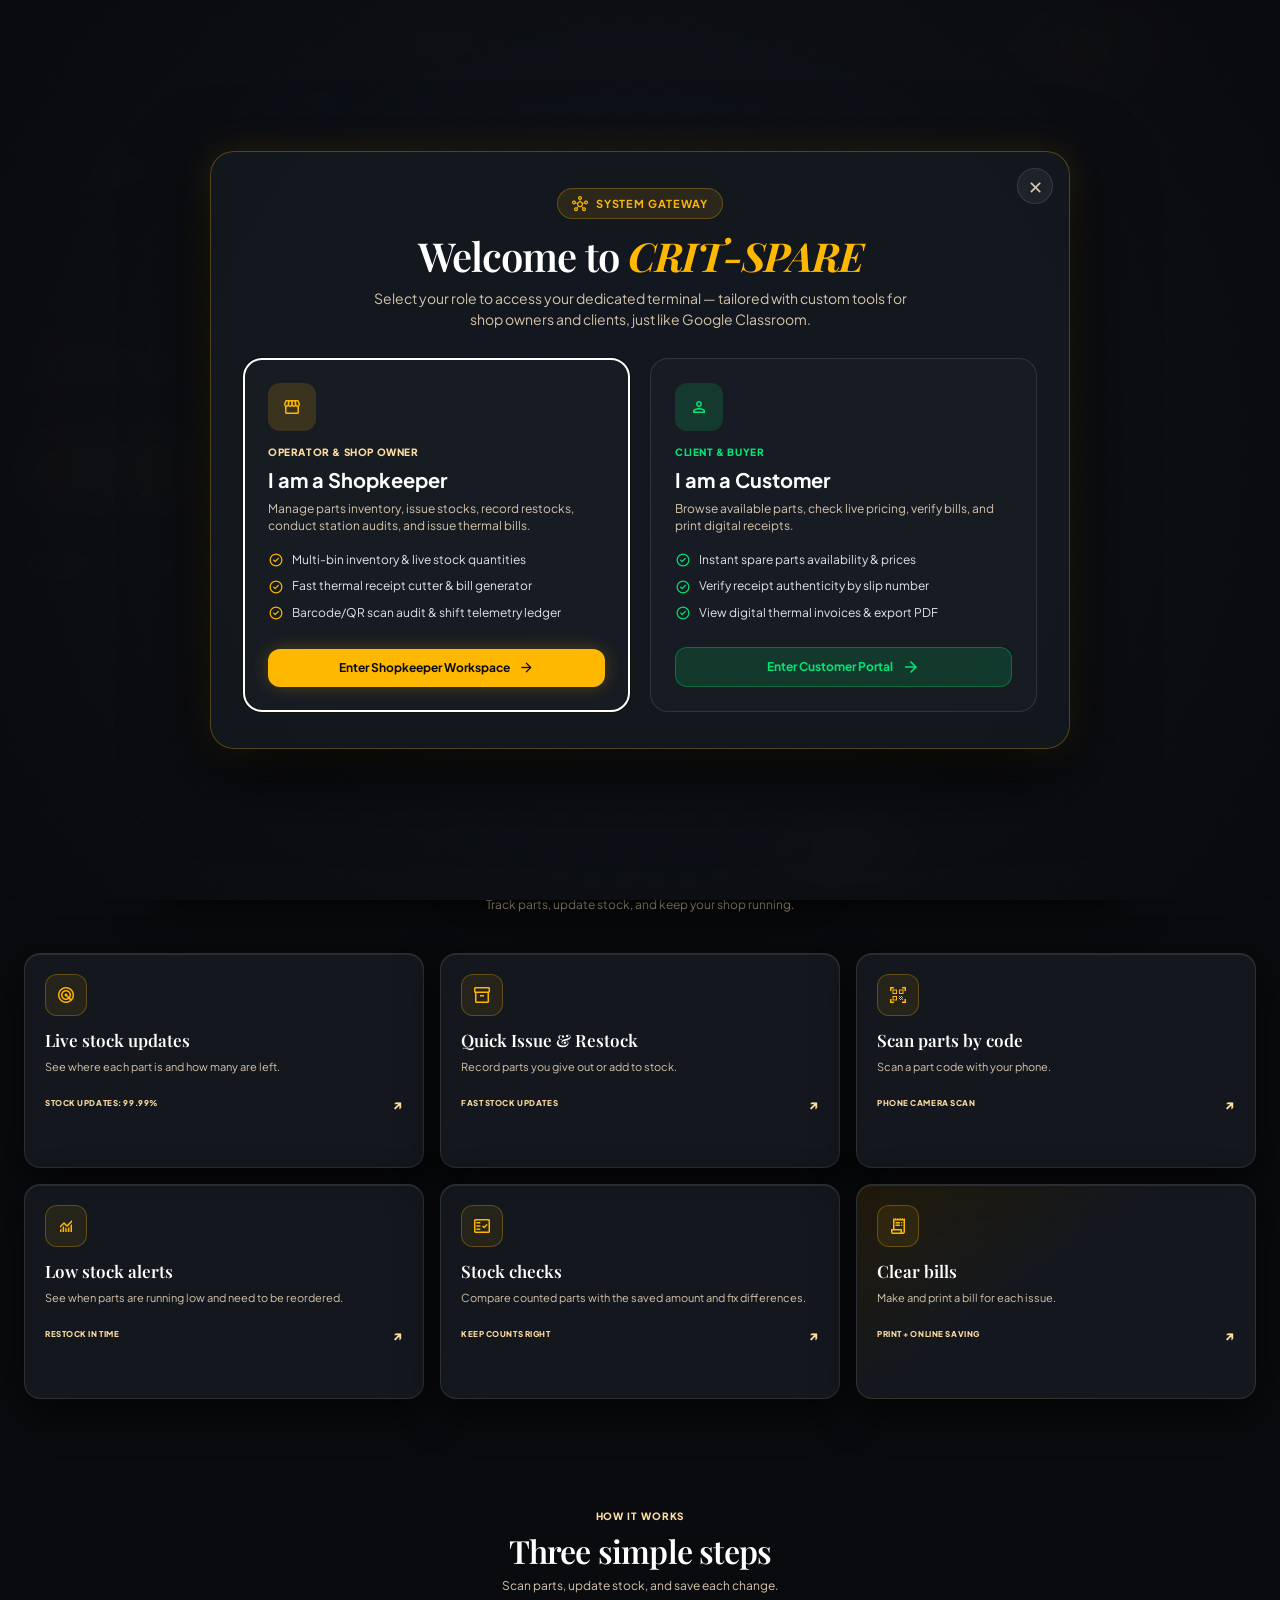
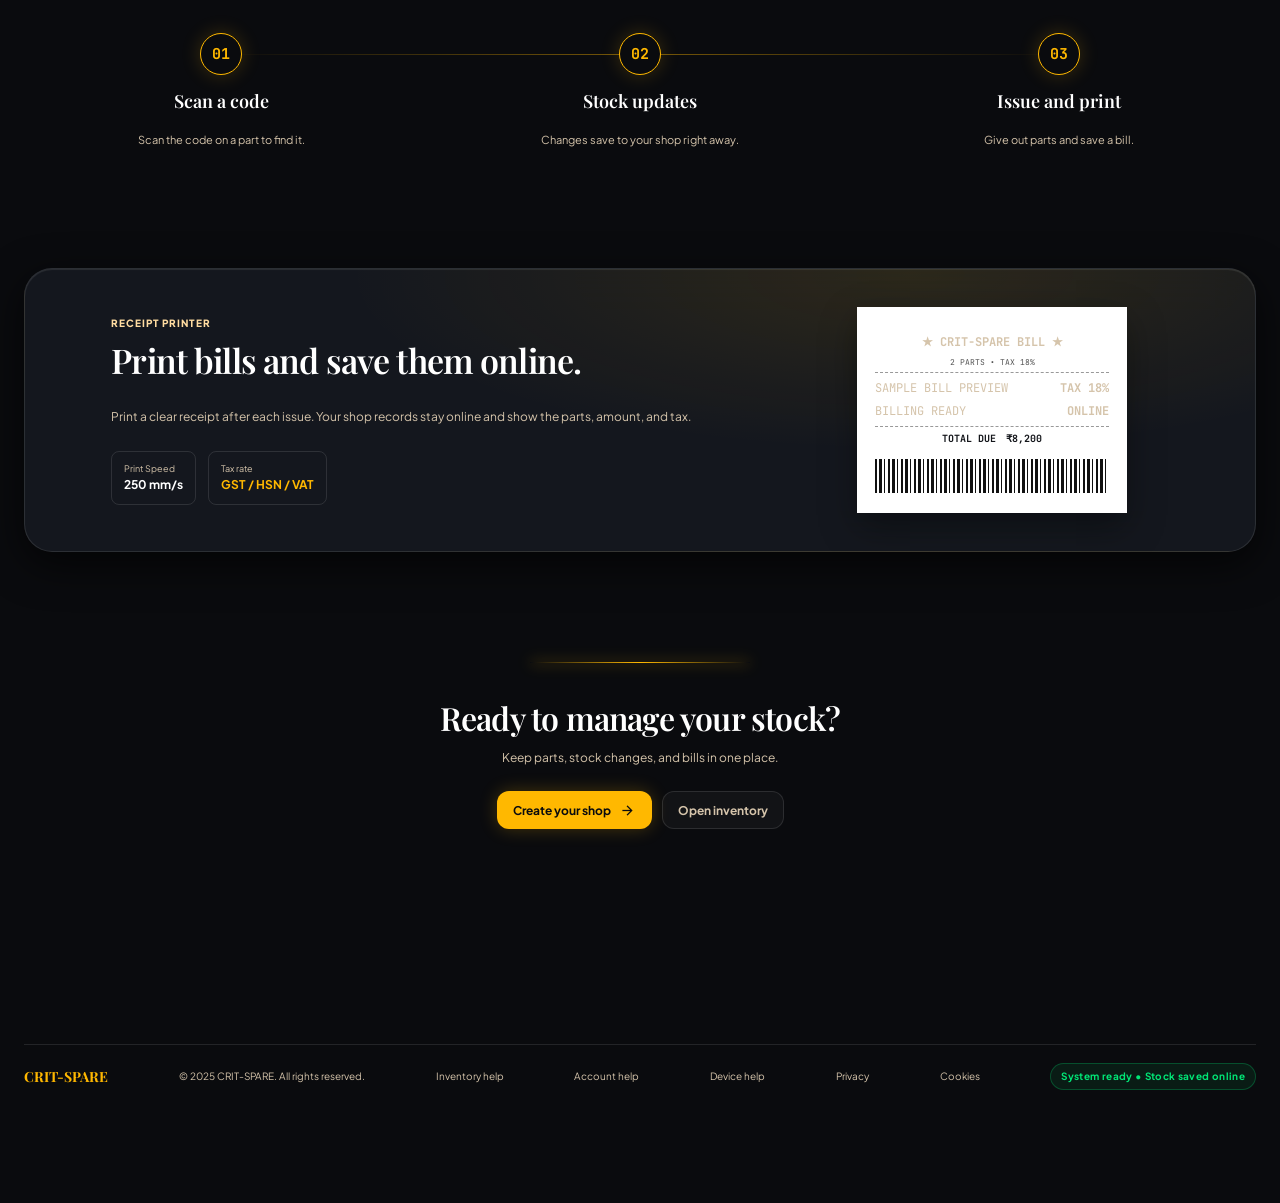
==== commit 6e24d24b: "Update docs, security configs, and architecture illustrations" ====
--- a/index.html
+++ b/index.html
@@ -4,27 +4,116 @@
   <meta charset="utf-8">
   <meta name="viewport" content="width=device-width, initial-scale=1">
   <meta name="theme-color" content="#0a0b0e">
-  <title>CRIT-SPARE | Main Stock &amp; Inventory Command</title>
+  <title>CRIT-SPARE • Spare Parts & Inventory Management</title>
   <link rel="preconnect" href="https://fonts.googleapis.com">
   <link rel="preconnect" href="https://fonts.gstatic.com" crossorigin>
   <link href="https://fonts.googleapis.com/css2?family=JetBrains+Mono:wght@400;500;700&family=Playfair+Display:ital,wght@0,500;0,600;0,700;1,600;1,700&family=Plus+Jakarta+Sans:wght@400;500;600;700;800&family=Material+Symbols+Outlined:FILL@0..1&display=swap" rel="stylesheet">
   <link rel="stylesheet" href="css/style.css"><link rel="icon" type="image/svg+xml" href="favicon.svg">
+
+  <meta name="description" content="Manage your shop spare parts, live quantities, shelf locations, and thermal invoices in one fast, secure inventory platform.">
+  <meta property="og:title" content="CRIT-SPARE • Spare Parts & Inventory Management">
+  <meta property="og:description" content="Manage your shop spare parts, live quantities, shelf locations, and thermal invoices in one fast, secure inventory platform.">
+  <meta property="og:type" content="website">
+  <meta property="og:url" content="https://crit-spare.web.app/">
+  <meta property="og:image" content="images/og-preview.png">
+  <meta name="twitter:card" content="summary_large_image">
+  <meta name="twitter:title" content="CRIT-SPARE • Spare Parts & Inventory Management">
+  <meta name="twitter:description" content="Manage your shop spare parts, live quantities, shelf locations, and thermal invoices in one fast, secure inventory platform.">
+  <meta name="twitter:image" content="images/og-preview.png">
+  <link rel="apple-touch-icon" href="favicon.svg">
 </head>
 <body class="page page--home" data-page="home"><div class="toast-region" data-toast-region aria-live="polite" role="status" hidden></div>
   <a class="skip-link" href="#main-content">Skip to content</a>
-  <header class="topbar"><a class="brand" href="index.html"><span class="material-symbols-outlined" aria-hidden="true">token</span><span>CRIT-SPARE</span></a><div class="topbar__sync"><i class="status-dot status-dot--green"></i> STOCK SAVED ONLINE</div><label class="searchbox"><span class="material-symbols-outlined">search</span><span class="sr-only">Search inventory</span><input type="search" placeholder="Search part name, code, or shelf…" data-search-inventory></label><div class="topbar__actions"><a class="button button--muted button--small" data-action="sign-in" href="auth.html">Sign in</a><button type="button" class="button button--muted button--small" data-action="logout" hidden>Logout</button><a class="button button--gold button--small" href="invoice.html"><span class="material-symbols-outlined">add</span> New bill</a><a class="icon-button" href="dashboard.html" aria-label="Operator dashboard"><span class="material-symbols-outlined">notifications</span></a><a class="avatar" href="dashboard.html" aria-label="Operator profile">OP</a></div></header>
+  <header class="topbar"><a class="brand" href="index.html"><span class="material-symbols-outlined" aria-hidden="true">token</span><span>CRIT-SPARE</span></a><div class="topbar__sync"><i class="status-dot status-dot--green"></i> STOCK SAVED ONLINE</div><button type="button" class="role-pill" data-action="switch-role" title="Switch role (Shopkeeper / Customer)"><span class="role-pill__icon material-symbols-outlined">storefront</span><span class="role-pill__text" data-role-label>Shopkeeper</span><span class="material-symbols-outlined" style="font-size:14px;opacity:0.6;">expand_more</span></button><label class="searchbox"><span class="material-symbols-outlined">search</span><span class="sr-only">Search inventory</span><input type="search" placeholder="Search part name, code, or shelf…" data-search-inventory></label><div class="topbar__actions"><a class="button button--muted button--small" data-action="sign-in" href="auth.html">Sign in</a><button type="button" class="button button--muted button--small" data-action="logout" hidden>Logout</button><a class="button button--gold button--small" href="invoice.html"><span class="material-symbols-outlined">add</span> New bill</a><button type="button" class="icon-button notification-trigger" data-action="toggle-notifications" popovertarget="notification-popover" aria-label="Notifications"><span class="material-symbols-outlined">notifications</span><span class="notification-badge"></span></button><a class="avatar" href="dashboard.html" aria-label="Operator profile">OP</a></div></header>
   <main id="main-content" class="site-main">
-    <section class="hero grid-12" aria-labelledby="hero-title"><div class="hero__copy"><p class="eyebrow"><span class="status-dot status-dot--gold"></span> SPARE PARTS • YOUR SHOP</p><h1 id="hero-title">See your stock at a <em>glance</em>.</h1><p class="hero__lead">Track shop stock, find parts, and make bills in one place.</p><div class="button-row"><a class="button button--gold" href="inventory.html">Open inventory <span class="material-symbols-outlined">arrow_forward</span></a><a class="button button--glass" href="#features"><span class="material-symbols-outlined">play_circle</span> See how it works</a></div><div class="hero-metrics"><div><strong>0.0%</strong><span>STOCK DIFFERENCE</span></div><div><strong>12<small>ms</small></strong><span>FAST SYNC</span></div><div><strong>8.4<small>k</small></strong><span>ACTIVE SPARE PARTS</span></div></div></div>
-      <div class="orbit-stage" data-orbit-tracking aria-label="Live orbit tracking visual"><div class="orbit orbit--one"></div><div class="orbit orbit--two"></div><div class="orbit orbit--three"></div><div class="orbit-center"><span class="material-symbols-outlined">hub</span><small>SHOP INVENTORY</small></div><article class="part-float card-glass"><div class="part-float__top"><span class="eyebrow">◎ BIN P-04-09</span><span class="pill pill--gold">LOW STOCK</span></div><div class="part-float__icon"><span class="material-symbols-outlined">settings</span></div><h2>Tungsten Solenoid</h2><p>Batch: CRIT-BF-8042</p><div class="part-float__bottom"><span>Available Units</span><strong>14<span> units</span></strong></div></article><div class="orbit-tag orbit-tag--top"><span class="material-symbols-outlined">flare</span><span><b>MAIN STATION</b><br>Parts in stock</span></div><div class="orbit-tag orbit-tag--bottom"><span class="status-dot status-dot--green"></span> Stock is up to date</div></div></section>
-    <div class="ticker" aria-label="Live inventory stream"><span>◉ CRYO-RESISTOR X9 <b>IN STOCK</b></span><span>◆ COLD-RESISTOR PACK X9 <b class="text-green">RESTOCKED +60</b></span><span>◈ TITANIUM SOLENOID <b class="text-gold">LOW STOCK</b></span><span>✦ PRISM COUPLER <b class="text-violet">AUDIT</b></span></div>
+    <section class="hero grid-12" aria-labelledby="hero-title"><div class="hero__copy"><p class="eyebrow"><span class="status-dot status-dot--gold"></span> SPARE PARTS • YOUR SHOP</p><h1 id="hero-title">See your stock at a <em>glance</em>.</h1><p class="hero__lead">Track shop stock, find parts, and make bills in one place.</p><div class="button-row"><a class="button button--gold button--large" href="auth.html">Create your shop <span class="material-symbols-outlined" aria-hidden="true">arrow_forward</span></a><a class="button button--glass" href="#features"><span class="material-symbols-outlined" aria-hidden="true">play_circle</span> See how it works</a></div><div class="hero-metrics"><div><strong>0.0%</strong><span>STOCK DIFFERENCE</span></div><div><strong>12<small>ms</small></strong><span>FAST SYNC</span></div><div><strong>8.4<small>k</small></strong><span>ACTIVE SPARE PARTS</span></div></div></div>
+      <div class="orbit-stage" data-orbit-tracking aria-label="Live orbit tracking visual"><div class="orbit orbit--one"></div><div class="orbit orbit--two"></div><div class="orbit orbit--three"></div><div class="orbit-center"><span class="material-symbols-outlined">hub</span><small>SHOP INVENTORY</small></div><article class="part-float card-glass"><div class="part-float__top"><span class="eyebrow">◎ BIN P-04-09</span><span class="pill pill--gold">LOW STOCK</span></div><div class="part-float__icon"><span class="material-symbols-outlined">settings</span></div><h2>Spare Part Monitor</h2><p>Real-time shop status</p><div class="part-float__bottom"><span>Status</span><strong>ONLINE<span> 100%</span></strong></div></article><div class="orbit-tag orbit-tag--top"><span class="material-symbols-outlined">flare</span><span><b>MAIN STATION</b><br>Parts in stock</span></div><div class="orbit-tag orbit-tag--bottom"><span class="status-dot status-dot--green"></span> Stock is up to date</div></div></section>
+    <div class="ticker" aria-label="Live inventory stream"><span>◉ REAL-TIME INVENTORY <b>ONLINE</b></span><span>◆ INSTANT STOCK ALERTS <b class="text-green">ACTIVE</b></span><span>◈ THERMAL BILLING <b class="text-gold">READY</b></span><span>✦ AUDIT VERIFICATION <b class="text-violet">SYNCED</b></span></div>
     <section id="features" class="section-block"><div class="section-heading"><p class="eyebrow">MADE TO KEEP WORK MOVING</p><h2>Tools to manage your stock</h2><p>Track parts, update stock, and keep your shop running.</p></div><div class="feature-grid grid-12"><article class="feature-card card-glass"><span class="feature-icon"><span class="material-symbols-outlined">radar</span></span><h3>Live stock updates</h3><p>See where each part is and how many are left.</p><a href="inventory.html">STOCK UPDATES: 99.99% <span>↗</span></a></article><article class="feature-card card-glass"><span class="feature-icon"><span class="material-symbols-outlined">inventory_2</span></span><h3>Quick Issue &amp; Restock</h3><p>Record parts you give out or add to stock.</p><a href="inventory.html">FAST STOCK UPDATES <span>↗</span></a></article><article class="feature-card card-glass"><span class="feature-icon"><span class="material-symbols-outlined">qr_code_scanner</span></span><h3>Scan parts by code</h3><p>Scan a part code with your phone.</p><a href="inventory.html">PHONE CAMERA SCAN <span>↗</span></a></article><article class="feature-card card-glass"><span class="feature-icon"><span class="material-symbols-outlined">monitoring</span></span><h3>Low stock alerts</h3><p>See when parts are running low and need to be reordered.</p><a href="inventory.html">RESTOCK IN TIME <span>↗</span></a></article><article class="feature-card card-glass"><span class="feature-icon"><span class="material-symbols-outlined">fact_check</span></span><h3>Stock checks</h3><p>Compare counted parts with the saved amount and fix differences.</p><a href="dashboard.html">KEEP COUNTS RIGHT <span>↗</span></a></article><article class="feature-card card-glass feature-card--gold"><span class="feature-icon"><span class="material-symbols-outlined">receipt_long</span></span><h3>Clear bills</h3><p>Make and print a bill for each issue.</p><a href="invoice.html">PRINT + ONLINE SAVING <span>↗</span></a></article></div></section>
+    <section id="customer-portal" class="customer-portal" data-customer-portal hidden>
+      <div class="section-heading" style="text-align:left;margin-bottom:0;">
+        <p class="eyebrow" style="color:var(--green);"><span class="status-dot status-dot--green"></span> CLIENT &amp; CUSTOMER PORTAL</p>
+        <h2>Check Parts &amp; Verify Bills</h2>
+        <p>Browse live spare parts availability, check stock, or verify an issued thermal receipt slip number.</p>
+      </div>
+      <div class="customer-portal__grid">
+        <!-- Tool 1: Live Spares Availability & Price Checker -->
+        <div class="customer-tool-card">
+          <h3><span class="material-symbols-outlined" style="color:var(--green);">search_check</span> Live Part Stock Checker</h3>
+          <p>Check if a spare part is in stock and see real-time unit pricing before visiting the counter.</p>
+          <div class="searchbox" style="margin-top:12px;">
+            <span class="material-symbols-outlined">search</span>
+            <input type="search" placeholder="Type part name or SKU (e.g. Bearing, OPC-404)..." data-customer-part-search>
+          </div>
+          <div class="customer-results" data-customer-parts-results>
+            <div style="font-size:12px;color:var(--muted);text-align:center;padding:16px;">Type above to search live station parts...</div>
+          </div>
+        </div>
+
+        <!-- Tool 2: Thermal Bill / Slip Authenticator -->
+        <div class="customer-tool-card">
+          <h3><span class="material-symbols-outlined" style="color:var(--gold);">receipt_long</span> Verify Bill &amp; Track Slip</h3>
+          <p>Enter your receipt reference (e.g. TX-123456 or INV-...) to review line items, GST breakdown, and ledger authenticity.</p>
+          <form data-customer-bill-form style="margin-top:12px;display:flex;gap:8px;">
+            <div class="searchbox" style="flex:1;">
+              <span class="material-symbols-outlined">tag</span>
+              <input type="text" placeholder="Bill number (e.g. TX-41B288)" required data-customer-bill-input>
+            </div>
+            <button class="button button--gold button--small" type="submit">Verify</button>
+          </form>
+          <div data-customer-bill-output style="margin-top:10px;"></div>
+        </div>
+      </div>
+    </section>
     <section class="section-block journey"><div class="section-heading"><p class="eyebrow">HOW IT WORKS</p><h2>Three simple steps</h2><p>Scan parts, update stock, and save each change.</p></div><div class="journey-grid"><article><span class="step-number">01</span><h3>Scan a code</h3><p>Scan the code on a part to find it.</p></article><article><span class="step-number">02</span><h3>Stock updates</h3><p>Changes save to your shop right away.</p></article><article><span class="step-number">03</span><h3>Issue and print</h3><p>Give out parts and save a bill.</p></article></div></section>
-    <section class="receipt-promo card-glass"><div><p class="eyebrow">RECEIPT PRINTER</p><h2>Print bills and save them online.</h2><p>Print a clear receipt after each issue. Your shop records stay online and show the parts, amount, and tax.</p><div class="receipt-specs"><span>Print Speed <b>250 mm/s</b></span><span>Tax rate <b class="text-gold">GST / HSN / VAT</b></span></div></div><div class="mini-receipt"><p>★ CRIT-SPARE BILL ★</p><small>2 PARTS • TAX 18%</small><hr><p>CRYO-RESISTOR X9 <b>₹3,400</b></p><p>TITANIUM SOLENOID <b>₹4,800</b></p><hr><strong>TOTAL DUE　₹8,200</strong><div class="barcode" aria-label="Receipt barcode illustration"></div></div></section>
-    <section class="final-cta"><div class="gold-line"></div><h2>Ready to manage your stock?</h2><p>Keep parts, stock changes, and bills in one place.</p><div class="button-row"><a class="button button--gold" href="auth.html">Create your shop <span class="material-symbols-outlined">arrow_forward</span></a><a class="button button--glass" href="dashboard.html">Open inventory</a></div></section>
+    <section class="receipt-promo card-glass"><div><p class="eyebrow">RECEIPT PRINTER</p><h2>Print bills and save them online.</h2><p>Print a clear receipt after each issue. Your shop records stay online and show the parts, amount, and tax.</p><div class="receipt-specs"><span>Print Speed <b>250 mm/s</b></span><span>Tax rate <b class="text-gold">GST / HSN / VAT</b></span></div></div><div class="mini-receipt"><p>★ CRIT-SPARE BILL ★</p><small>2 PARTS • TAX 18%</small><hr><p>SAMPLE BILL PREVIEW <b>TAX 18%</b></p><p>BILLING READY <b>ONLINE</b></p><hr><strong>TOTAL DUE　₹8,200</strong><div class="barcode" aria-label="Receipt barcode illustration"></div></div></section>
+    <section class="final-cta"><div class="gold-line"></div><h2>Ready to manage your stock?</h2><p>Keep parts, stock changes, and bills in one place.</p><div class="button-row"><a class="button button--gold button--large" href="auth.html">Create your shop <span class="material-symbols-outlined" aria-hidden="true">arrow_forward</span></a><a class="button button--glass" href="inventory.html">Open inventory</a></div></section>
   </main>
-  <footer class="footer"><a class="brand" href="index.html">CRIT-SPARE</a><span>© 2025 CRIT-SPARE. All rights reserved.</span><a href="dashboard.html">Inventory help</a><a href="inventory.html">Account security</a><a href="invoice.html">Device help</a><button class="footer-policy-link" type="button" popovertarget="privacy-popover">Privacy</button><button class="footer-policy-link" type="button" popovertarget="cookies-popover">Cookies</button><span class="pill pill--green">System ready • Stock saved online</span></footer>
+  <footer class="footer"><a class="brand" href="index.html">CRIT-SPARE</a><span>© 2025 CRIT-SPARE. All rights reserved.</span><button class="footer-policy-link" type="button" popovertarget="inventory-help-popover">Inventory help</button><button class="footer-policy-link" type="button" popovertarget="account-help-popover">Account help</button><button class="footer-policy-link" type="button" popovertarget="device-help-popover">Device help</button><button class="footer-policy-link" type="button" popovertarget="privacy-popover">Privacy</button><button class="footer-policy-link" type="button" popovertarget="cookies-popover">Cookies</button><span class="pill pill--green">System ready • Stock saved online</span></footer>
   <nav class="dock" aria-label="Primary navigation"><a class="dock__item dock__item--active" href="index.html"><span class="material-symbols-outlined">home</span><small>Home</small></a><a class="dock__item" href="inventory.html"><span class="material-symbols-outlined">inventory_2</span><small>Inventory</small></a><a class="dock__item" href="invoice.html"><span class="material-symbols-outlined">receipt_long</span><small>Bills</small></a><a class="dock__item" href="dashboard.html"><span class="material-symbols-outlined">hub</span><small>Dashboard</small></a><a class="dock__item" href="dashboard.html"><span class="material-symbols-outlined">person</span><small>Profile</small></a></nav>
   <script type="module" src="js/main.js"></script>
 <div class="policy-popover" id="privacy-popover" popover="auto" aria-labelledby="privacy-popover-title"><header class="policy-popover__header"><div><p class="eyebrow">INFORMATION HANDLING</p><h2 id="privacy-popover-title">Privacy Policy</h2></div><button class="icon-button" type="button" popovertarget="privacy-popover" popovertargetaction="hide" aria-label="Close Privacy Policy">×</button></header><div class="policy-popover__body"><p>CRIT-SPARE processes the shop name, operator name, station, email address, and phone number used for verification when a shop account is created. Operators may also add inventory, quantity, bin, audit, invoice, and activity records.</p><h3>How information is used</h3><p>This information supports sign-in, phone verification, shop setup, inventory management, billing, audit history, and service protection. Shop records are associated with the shop and operator account that created them.</p><h3>Service providers</h3><p>Firebase Authentication handles account sign-in and Cloud Firestore stores shop data. Firebase phone verification and Google reCAPTCHA process phone verification data to help prevent abuse. Google Fonts receives ordinary browser requests for the typefaces and interface icons displayed by the site.</p><h3>Storage and choices</h3><p>The site uses browser storage for sign-in state and a remembered sign-in preference. reCAPTCHA may use security-related cookies. The current site does not use advertising or analytics tracking. For questions about account or shop data, contact your shop manager or project administrator.</p></div><footer class="policy-popover__footer"><a href="legal.html#privacy">Read the full Privacy Policy</a></footer></div>
-<div class="policy-popover" id="cookies-popover" popover="auto" aria-labelledby="cookies-popover-title"><header class="policy-popover__header"><div><p class="eyebrow">BROWSER STORAGE</p><h2 id="cookies-popover-title">Cookies &amp; Storage</h2></div><button class="icon-button" type="button" popovertarget="cookies-popover" popovertargetaction="hide" aria-label="Close Cookies and Storage">×</button></header><div class="policy-popover__body"><p>CRIT-SPARE currently uses storage needed for sign-in, phone verification, and your saved sign-in preference. It does not currently use advertising or analytics cookies.</p><h3>Authentication storage</h3><p>Firebase keeps the signed-in state in browser storage. “Remember sign-in on this device” keeps a session across browser restarts; with it off, the session lasts only for the current browser session.</p><h3>Security cookies</h3><p>Google reCAPTCHA may use cookies or similar storage to protect phone verification from abuse. Phone verification requires this security check.</p><h3>Preference storage</h3><p>A small browser entry remembers your sign-in-storage choice. You can change that choice using “Manage cookies &amp; sign-in storage” on the sign-in page. Clearing site data in your browser signs you out and removes saved preferences.</p></div><footer class="policy-popover__footer"><a href="legal.html#cookies">Read the full Cookies &amp; Storage details</a></footer></div></body>
+<div class="policy-popover" id="cookies-popover" popover="auto" aria-labelledby="cookies-popover-title"><header class="policy-popover__header"><div><p class="eyebrow">BROWSER STORAGE</p><h2 id="cookies-popover-title">Cookies &amp; Storage</h2></div><button class="icon-button" type="button" popovertarget="cookies-popover" popovertargetaction="hide" aria-label="Close Cookies and Storage">×</button></header><div class="policy-popover__body"><p>CRIT-SPARE currently uses storage needed for sign-in, phone verification, and your saved sign-in preference. It does not currently use advertising or analytics cookies.</p><h3>Authentication storage</h3><p>Firebase keeps the signed-in state in browser storage. “Remember sign-in on this device” keeps a session across browser restarts; with it off, the session lasts only for the current browser session.</p><h3>Security cookies</h3><p>Google reCAPTCHA may use cookies or similar storage to protect phone verification from abuse. Phone verification requires this security check.</p><h3>Preference storage</h3><p>A small browser entry remembers your sign-in-storage choice. You can change that choice using “Manage cookies &amp; sign-in storage” on the sign-in page. Clearing site data in your browser signs you out and removes saved preferences.</p></div><footer class="policy-popover__footer"><a href="legal.html#cookies">Read the full Cookies &amp; Storage details</a></footer></div>
+
+<!-- Entry Gateway Portal (Role Selection Modal) -->
+<div class="entry-gateway" id="entry-gateway" data-entry-gateway aria-modal="true" role="dialog" aria-labelledby="gateway-title" hidden>
+  <div class="entry-gateway__backdrop-fx"></div>
+  <div class="entry-gateway__panel">
+    <button class="entry-gateway__close" type="button" data-action="close-gateway" aria-label="Close role selector">✕</button>
+    <span class="entry-gateway__badge"><span class="material-symbols-outlined" style="font-size:16px;">hub</span> SYSTEM GATEWAY</span>
+    <h2 class="entry-gateway__title" id="gateway-title">Welcome to <em>CRIT-SPARE</em></h2>
+    <p class="entry-gateway__desc">Select your role to access your dedicated terminal — tailored with custom tools for shop owners and clients, just like Google Classroom.</p>
+    
+    <div class="entry-gateway__cards">
+      <!-- Shopkeeper Option -->
+      <article class="role-card role-card--shopkeeper" data-select-role="shopkeeper" tabindex="0" role="button" aria-label="Enter as Shopkeeper">
+        <div class="role-card__icon"><span class="material-symbols-outlined">storefront</span></div>
+        <span class="role-card__pill">OPERATOR &amp; SHOP OWNER</span>
+        <h3>I am a Shopkeeper</h3>
+        <p>Manage parts inventory, issue stocks, record restocks, conduct station audits, and issue thermal bills.</p>
+        <ul class="role-card__bullets">
+          <li><span class="material-symbols-outlined">check_circle</span> Multi-bin inventory &amp; live stock quantities</li>
+          <li><span class="material-symbols-outlined">check_circle</span> Fast thermal receipt cutter &amp; bill generator</li>
+          <li><span class="material-symbols-outlined">check_circle</span> Barcode/QR scan audit &amp; shift telemetry ledger</li>
+        </ul>
+        <button class="button button--gold button--full" type="button">Enter Shopkeeper Workspace <span class="material-symbols-outlined">arrow_forward</span></button>
+      </article>
+
+      <!-- Customer Option -->
+      <article class="role-card role-card--customer" data-select-role="customer" tabindex="0" role="button" aria-label="Enter as Customer">
+        <div class="role-card__icon"><span class="material-symbols-outlined">person</span></div>
+        <span class="role-card__pill">CLIENT &amp; BUYER</span>
+        <h3>I am a Customer</h3>
+        <p>Browse available parts, check live pricing, verify bills, and print digital receipts.</p>
+        <ul class="role-card__bullets">
+          <li><span class="material-symbols-outlined">check_circle</span> Instant spare parts availability &amp; prices</li>
+          <li><span class="material-symbols-outlined">check_circle</span> Verify receipt authenticity by slip number</li>
+          <li><span class="material-symbols-outlined">check_circle</span> View digital thermal invoices &amp; export PDF</li>
+        </ul>
+        <button class="button button--green button--full" type="button" style="background:rgba(0,230,118,0.15);border-color:rgba(0,230,118,0.3);color:var(--green);font-weight:700;">Enter Customer Portal <span class="material-symbols-outlined">arrow_forward</span></button>
+      </article>
+    </div>
+  </div>
+</div>
+</body>
 </html>
--- a/css/style.css
+++ b/css/style.css
@@ -58,7 +58,7 @@
 .inventory-heading{display:grid;grid-template-columns:1fr 1fr;align-items:center;gap:30px;padding:14px 0 24px;border-bottom:1px solid var(--line)}.breadcrumb{color:var(--muted);font-size:11px}.inventory-heading h1{max-width:590px;margin:10px 0 8px;font-size:clamp(37px,4vw,55px)}.inventory-heading>div>p:last-child{max-width:600px;margin:0;color:var(--muted);font-size:13px}.segmented{display:flex;flex-wrap:wrap;justify-content:flex-end;align-items:center;gap:7px}.segmented>label,.segment{min-height:38px;display:inline-flex;align-items:center;gap:8px;padding:7px 12px;border:1px solid var(--line);border-radius:11px;background:rgba(255,255,255,.04);color:var(--muted);font-size:11px}.segmented input{accent-color:var(--gold)}.segment--active{background:var(--gold);color:var(--void);font-weight:800}.filterbar{display:flex;flex-wrap:wrap;align-items:center;gap:8px;margin:22px 0 26px}.searchbox--wide{width:290px;margin-right:auto;border-radius:var(--radius-pill)}.filterbar>.eyebrow{font-size:8px}.filter-chip{padding:6px 10px;border:1px solid rgba(255,255,255,.08);border-radius:var(--radius-pill);background:rgba(255,255,255,.04);font-size:9px;font-weight:700;color:var(--muted)}.filter-chip:hover,.filter-chip--active{border-color:var(--line-gold);background:var(--gold);color:var(--void)}.filterbar .pill{font-size:9px}.part-grid{gap:18px}.part-card{grid-column:span 3;min-width:0;padding:16px;border-radius:20px;background:rgba(25,25,29,.9);transition:transform .2s,border-color .2s}.part-card:hover{transform:translateY(-3px);border-color:var(--line-gold)}.part-card__meta{display:flex;align-items:center;gap:7px;flex-wrap:wrap}.part-card__meta>span:first-child{padding:3px 6px;border-radius:4px;background:#0b0c0f;color:var(--gold-soft);font:700 9px var(--font-mono)}.part-card__meta small{color:var(--muted);font-size:8px}.part-card__meta .pill{margin-left:auto;padding:4px 7px;font-size:8px}.part-card h2{min-height:48px;margin:11px 0 2px;font:600 16px var(--font-body);letter-spacing:-.02em}.part-visual{width:92px;height:92px;margin:12px auto 14px;display:grid;align-content:center;justify-items:center;gap:7px;border:1px solid currentColor;border-radius:15px;box-shadow:0 0 30px color-mix(in srgb,currentColor 14%,transparent);transform:rotate(-2deg);animation:float 6s ease-in-out infinite}.part-visual .material-symbols-outlined{font-size:25px}.part-visual small{font:8px var(--font-mono)}.part-visual--green{color:var(--green)}.part-visual--gold{color:var(--gold)}.part-visual--red{color:var(--red)}.part-visual--violet{color:#c77bff}.part-quantity{display:flex;align-items:baseline;gap:8px}.part-quantity strong{font-size:35px;line-height:1;font-variant-numeric:tabular-nums}.part-quantity span,.part-quantity small{font-size:9px;color:var(--muted)}.part-quantity small{margin-left:auto}.stockbar{height:6px;margin:10px 0;border-radius:var(--radius-pill);background:rgba(255,255,255,.12);overflow:hidden}.stockbar span{display:block;width:var(--stock,60%);height:100%;border-radius:inherit;background:var(--stock-color,var(--green));box-shadow:0 0 10px currentColor}.part-card:nth-child(1) .stockbar span{width:92%}.part-card:nth-child(2) .stockbar span{width:34%;background:var(--gold)}.part-card:nth-child(3) .stockbar span{width:3%;background:var(--red)}.part-card:nth-child(4) .stockbar span{width:72%;background:var(--violet)}.spark-label{display:flex;justify-content:space-between;gap:5px;font-size:8px;color:var(--muted)}.spark-label b{font-size:8px;white-space:nowrap}.sparkline{width:100%;height:40px;margin:3px 0 10px;overflow:visible}.sparkline__fill{opacity:.2}.sparkline__fill--green{fill:var(--green)}.sparkline__fill--gold{fill:var(--gold)}.sparkline__fill--red{fill:var(--red)}.sparkline__fill--violet{fill:var(--violet)}.sparkline__line{fill:none;stroke-width:2}.sparkline__line--green{stroke:var(--green)}.sparkline__line--gold{stroke:var(--gold)}.sparkline__line--red{stroke:var(--red)}.sparkline__line--violet{stroke:var(--violet)}.part-actions{display:grid;grid-template-columns:repeat(3,minmax(0,1fr));gap:6px;border-top:1px solid rgba(255,255,255,.07);padding-top:11px}.part-actions .button{min-width:0;padding:7px 4px;font-size:9px}.section-title-row{display:flex;align-items:center;justify-content:space-between;gap:16px}.section-title-row h2{margin:0}.billing-preview{margin-top:56px}.billing-preview>.section-title-row{margin-bottom:18px}.billing-preview>.section-title-row h2{font-size:clamp(25px,3vw,34px)}.section-title-row>a.eyebrow{display:flex;align-items:center;gap:6px}.billing-panel{display:grid;grid-template-columns:1fr .82fr;align-items:center;gap:45px;padding:36px;border-radius:24px;background:radial-gradient(ellipse at 75% 5%,rgba(255,184,0,.08),transparent 44%),rgba(20,22,27,.92)}.hardware-title{display:flex;align-items:center;gap:12px;margin-bottom:18px}.hardware-title h3{margin:0;font-size:16px}.hardware-title p{margin:2px 0 0;color:var(--muted);font-size:11px}.hardware-stats{display:grid;grid-template-columns:1fr 1fr;gap:14px;padding:16px;margin-bottom:16px;border-radius:14px;background:rgba(5,6,8,.68)}.hardware-stats div{display:grid;gap:3px}.hardware-stats small{color:#968873;font-size:8px}.hardware-stats b{font:700 11px var(--font-mono);color:var(--gold-soft)}.billing-panel__details .button-row{display:grid;grid-template-columns:repeat(3,1fr)}.billing-new{width:100%;margin-top:9px}.mini-receipt--large{width:min(100%,370px);padding:22px 26px}.mini-receipt--large p{font-size:10px}.mini-receipt--large strong{display:flex;justify-content:space-between}.mini-receipt--large .barcode{height:42px}.drawer:popover-open{position:fixed;inset:0;width:100%;height:100%;max-width:none;max-height:none;padding:0;border:0;background:rgba(0,0,0,.64);backdrop-filter:blur(5px);color:var(--ink)}.drawer__backdrop{position:absolute;inset:0;width:100%;height:100%;border:0;background:transparent}.drawer__panel{position:absolute;right:0;top:0;width:min(440px,100%);height:100%;padding:40px 30px;display:flex;flex-direction:column;gap:13px;border-left:1px solid var(--line-gold);background:#14171d;box-shadow:-18px 0 50px rgba(0,0,0,.5)}.drawer__panel h2{margin:0}.drawer__panel label{font-size:11px;color:var(--muted)}.drawer__panel>input,.drawer__panel select,.drawer__panel form>input{min-height:42px;padding:10px;border:1px solid var(--line);border-radius:8px;background:#0a0b0e;color:var(--white)}.drawer__close{position:absolute;right:16px;top:16px;font-size:24px}.quantity-control{display:flex;align-items:center;gap:10px}.quantity-control button{width:40px;height:40px;border:1px solid var(--line);border-radius:8px;background:var(--surface-high);cursor:pointer}.quantity-control input{width:80px;height:40px;text-align:center;border:1px solid var(--line);border-radius:8px;background:#0a0b0e;color:white}.drawer__panel .button{margin-top:10px}
 .dashboard-main{display:grid;gap:22px}.welcome-panel{display:grid;grid-template-columns:auto 1.25fr 1fr;align-items:center;gap:18px;padding:22px 26px;background:radial-gradient(ellipse at 85% 0%,rgba(255,184,0,.12),transparent 52%),var(--glass)}.welcome-avatar{width:68px;height:68px;display:grid;place-items:center;border:1px solid var(--line-gold);border-radius:16px;background:linear-gradient(140deg,#232835,#090a0e);color:var(--gold);box-shadow:0 0 25px rgba(255,184,0,.16)}.welcome-avatar .material-symbols-outlined{font-size:36px}.welcome-panel__copy h1{margin:8px 0 2px;font-size:34px}.welcome-panel__copy p{margin:0;color:var(--muted);font-size:11px}.welcome-actions{display:flex;flex-wrap:wrap;justify-content:flex-end;gap:8px}.welcome-actions .button{font-size:10px}.dashboard-panel{padding:24px;border-radius:22px}.dashboard-panel .section-title-row{margin-bottom:18px}.dashboard-panel .section-title-row h2{font-size:25px}.planetarium{position:relative;min-height:300px;display:grid;place-items:center;overflow:hidden;border-radius:14px;background:radial-gradient(ellipse at center,rgba(255,184,0,.08),transparent 38%),rgba(9,10,13,.72)}.orbit-svg{position:absolute;width:100%;height:100%}.orbit-svg ellipse{fill:none;stroke:rgba(255,184,0,.32);stroke-dasharray:3 6}.orbit-svg ellipse:nth-child(2){stroke:rgba(255,255,255,.12);stroke-dasharray:2 8}.orbit-svg__planet{fill:radial-gradient(circle,#272314,#101115);stroke:var(--gold);stroke-width:1.5;filter:drop-shadow(0 0 18px rgba(255,184,0,.4))}.orbit-svg__satellite{fill:var(--gold);filter:drop-shadow(0 0 6px var(--gold))}.orbit-svg__satellite--green{fill:var(--green)}.planet-metric{position:relative;z-index:1;display:grid;justify-items:center;text-align:center}.planet-metric small{font-size:8px;letter-spacing:.12em;color:var(--gold-soft)}.planet-metric strong{font-size:45px;color:white;line-height:1.15}.planet-metric strong span{color:var(--gold);font-size:28px}.planet-metric b{color:var(--green);font-size:9px}.metric-float{position:absolute;z-index:2;width:170px;padding:13px;border:1px solid rgba(255,255,255,.1);border-radius:12px;background:rgba(24,28,36,.92);box-shadow:var(--shadow-glass)}.metric-float .feature-icon{width:28px;height:28px;margin-bottom:7px;border-radius:8px}.metric-float .feature-icon .material-symbols-outlined{font-size:15px}.metric-float small{display:block;font-size:8px;color:var(--muted);letter-spacing:.06em}.metric-float strong{display:block;font-size:23px;line-height:1.35}.metric-float>span:last-child{font-size:8px;color:var(--muted)}.metric-float--left{left:5%;top:32%}.metric-float--right{right:5%;top:13%}.metric-float--lower{right:7%;bottom:8%}.metric-float--right .pill,.metric-float--lower .pill{margin-bottom:5px}.chart-wrap{position:relative;padding:22px 12px 0 70px;border-radius:13px;background:rgba(9,10,13,.72)}.chart-y{position:absolute;left:10px;top:14px;bottom:35px;display:flex;flex-direction:column;justify-content:space-between;color:#7e7b74;font:8px var(--font-mono)}.consumption-chart{display:block;width:100%;height:210px;overflow:visible}.chart-gridline{fill:none;stroke:rgba(255,255,255,.07);stroke-width:1;stroke-dasharray:3 5}.chart-area{fill:url(#chartFill)}.chart-line{fill:none;stroke:var(--gold);stroke-width:3;filter:drop-shadow(0 0 5px rgba(255,184,0,.5))}.chart-point{fill:var(--gold);stroke:#fff2c7;stroke-width:2}.chart-x{display:flex;justify-content:space-between;padding:4px 0 12px;color:var(--muted);font:8px var(--font-mono)}.chart-tooltip{position:absolute;left:58%;top:12px;padding:8px 12px;display:grid;border:1px solid var(--gold);border-radius:8px;background:#131519;color:var(--gold);font-size:9px;box-shadow:0 0 15px rgba(255,184,0,.2)}.chart-tooltip span{font-size:8px;color:var(--muted)}.dashboard-lower{display:grid;grid-template-columns:.8fr 1.2fr;gap:22px}.timeline-panel,.shift-panel{padding:20px}.timeline-panel .section-title-row h2,.shift-panel h2{font-size:21px}.timeline{margin:15px 0 20px;padding:0 0 0 18px;list-style:none;border-left:1px solid rgba(255,184,0,.35)}.timeline__item{position:relative;margin:0 0 12px;padding:12px;border:1px solid rgba(255,255,255,.06);border-radius:10px;background:rgba(7,8,10,.38)}.timeline__item::before{content:"";position:absolute;left:-24px;top:17px;width:9px;height:9px;border:2px solid currentColor;border-radius:50%;background:var(--void);box-shadow:0 0 8px currentColor}.timeline__item--green{color:var(--green)}.timeline__item--gold{color:var(--gold)}.timeline__item--violet{color:var(--violet)}.timeline__item small{display:flex;justify-content:space-between;font-size:8px;font-weight:800;letter-spacing:.05em}.timeline__item b{display:block;margin:5px 0 2px;color:var(--white);font-size:10px}.timeline__item p{margin:0;color:var(--muted);font-size:8px}.timeline-panel>.button{font-size:9px}.dashboard-side{display:grid;gap:16px}.operator-card{display:grid;grid-template-columns:1fr 130px;gap:16px;align-items:center;padding:18px}.operator-card h2{margin:4px 0;font-size:20px}.operator-card p:not(.eyebrow){margin:0 0 11px;color:var(--muted);font-size:9px}.operator-card .button-row{gap:6px}.operator-card .pill{font-size:8px}.operator-portrait{height:130px;display:grid;place-content:center;justify-items:center;border:1px solid var(--line-gold);border-radius:12px;background:radial-gradient(circle at 50% 34%,rgba(255,184,0,.2),transparent 42%),linear-gradient(145deg,#20232a,#0a0b0e);color:var(--gold)}.operator-portrait .material-symbols-outlined{font-size:48px}.operator-portrait small{align-self:end;color:var(--gold-soft);font-size:8px}.shift-panel .section-title-row{align-items:flex-start;margin-bottom:12px}.shift-panel .section-title-row p{margin:2px 0;color:var(--muted);font-size:9px}.shift-panel .section-title-row>.pill{font-size:8px}.shift-row{display:grid;grid-template-columns:auto 1fr auto;align-items:center;gap:10px;padding:10px;margin-top:8px;border-radius:10px;background:rgba(7,8,10,.45)}.shift-row .feature-icon{width:32px;height:32px;border-radius:8px}.shift-row .feature-icon .material-symbols-outlined{font-size:17px}.shift-row b{font-size:9px}.shift-row p{margin:2px 0 0;color:var(--muted);font-size:8px}.shift-row>strong{text-align:right;font-size:9px}.shift-row>strong small{display:block;color:var(--muted);font-size:7px}
 .page--auth{min-height:100vh;overflow-x:hidden}.auth-header{position:relative;z-index:4;width:calc(100% - 40px);min-height:82px;margin:20px auto 0;padding:14px 26px;display:grid;grid-template-columns:1fr auto 1fr;align-items:center;border:1px solid rgba(255,255,255,.1);border-radius:17px;background:rgba(34,33,32,.82);backdrop-filter:blur(24px);box-shadow:var(--shadow-glass)}.brand--large{font-size:30px}.brand--large small{display:block;margin-top:0;font:500 10px var(--font-body);letter-spacing:.06em;color:var(--muted)}.brand-emblem{width:50px;height:50px;display:grid;place-items:center;border:1px solid var(--line-gold);border-radius:12px;color:var(--gold-soft);box-shadow:0 0 17px rgba(255,184,0,.16)}.brand-emblem .material-symbols-outlined{font-size:28px}.auth-live{padding:9px 15px;border:1px solid rgba(255,255,255,.08);border-radius:var(--radius-pill);background:rgba(0,0,0,.4);font-size:12px;color:var(--muted)}.auth-live b{color:var(--gold)}.auth-exit{justify-self:end;display:flex;align-items:center;gap:8px;color:var(--muted)}.auth-main{position:relative;min-height:calc(100vh - 102px);padding:28px 20px 150px;display:flex;flex-direction:column;align-items:center}.auth-decoration{position:absolute;z-index:0;top:27%;width:205px;min-height:210px;padding:20px;display:grid;place-content:center;justify-items:center;gap:14px;border:1px solid rgba(255,255,255,.14);border-radius:20px;background:linear-gradient(145deg,rgba(29,34,46,.9),rgba(10,11,14,.9));box-shadow:0 20px 45px rgba(0,0,0,.5);color:var(--gold-soft);transform:rotate(-7deg)}.auth-decoration .material-symbols-outlined{font-size:58px;color:var(--gold);text-shadow:0 0 22px rgba(255,184,0,.5)}.auth-decoration small,.auth-decoration b{font:10px var(--font-mono);text-align:center}.auth-decoration--left{left:4%}.auth-decoration--right{right:4%;top:30%;transform:rotate(7deg)}.auth-ledger{z-index:1;align-self:center;margin-bottom:14px;padding:9px 16px;background:rgba(14,15,19,.9);font:10px var(--font-mono);color:var(--muted)}.flip-toggle{position:absolute;width:1px;height:1px;opacity:0;pointer-events:none}.auth-tabs{z-index:2;display:flex;gap:3px;margin-bottom:28px;padding:5px;border:1px solid rgba(255,255,255,.14);border-radius:var(--radius-pill);background:rgba(11,12,15,.82)}.auth-tab{min-width:106px;padding:10px 15px;border-radius:var(--radius-pill);text-align:center;color:var(--muted);font-weight:700;cursor:pointer;transition:.25s}.auth-tab--signin{background:var(--gold);color:var(--void);box-shadow:var(--shadow-gold)}#auth-mode:checked~.auth-tabs .auth-tab--signin{background:transparent;color:var(--muted);box-shadow:none}#auth-mode:checked~.auth-tabs .auth-tab--signup{background:var(--gold);color:var(--void);box-shadow:var(--shadow-gold)}.auth-card-wrap{z-index:1;width:min(650px,100%);perspective:1600px}.auth-flipper{position:relative;display:grid;transform-style:preserve-3d;transition:transform .85s cubic-bezier(.2,.8,.2,1)}#auth-mode:checked~.auth-card-wrap .auth-flipper{transform:rotateY(180deg)}.auth-card{grid-area:1/1;padding:42px 44px;border-radius:32px;background:rgba(24,28,36,.93);backface-visibility:hidden}.auth-card--back{transform:rotateY(180deg)}.auth-card h1,.auth-card h2{margin:18px 0 8px;font-size:38px}.auth-intro{margin-bottom:25px;color:var(--muted);font-size:14px}.auth-card form{display:flex;flex-direction:column;gap:8px}.auth-card form>label,.label-row label{margin-top:5px;color:#e8d7bb;font-size:12px;font-weight:700}.auth-card input:not([type=checkbox]),.auth-card select{width:100%;min-height:46px;padding:11px 14px;border:1px solid rgba(255,255,255,.16);border-radius:12px;background:rgba(10,11,14,.8);color:var(--white);outline:0}.auth-card input:focus,.auth-card select:focus{border-color:var(--gold);box-shadow:0 0 0 3px rgba(255,184,0,.14)}.input-icon{position:relative}.input-icon>.material-symbols-outlined{position:absolute;left:13px;top:13px;color:var(--gold-soft);font-size:18px}.input-icon input{padding-left:42px!important;padding-right:45px!important}.input-action{position:absolute;z-index:3;right:8px;top:5px;width:36px;height:36px;display:grid;place-items:center;border:0;background:transparent;color:var(--muted);cursor:pointer;pointer-events:auto;touch-action:manipulation}.input-action .material-symbols-outlined{font-size:18px;pointer-events:none}.label-row{display:flex;justify-content:space-between;align-items:center;margin-top:5px}.label-row a{color:var(--gold-soft);font-size:11px}.auth-options{display:flex;justify-content:space-between;align-items:center;margin:8px 0;color:var(--gold-soft);font:11px var(--font-mono)}.check-label{display:flex;align-items:center;gap:8px;color:var(--muted);font-size:12px}.check-label input{width:17px;height:17px;accent-color:var(--gold)}.auth-consent{margin:7px 0}.auth-submit{min-height:54px;margin:13px 0 6px;border-radius:var(--radius-pill);font:700 15px var(--font-display)}.auth-card__foot{display:flex;justify-content:space-between;gap:8px;margin-top:8px;padding-top:13px;border-top:1px solid var(--line);color:#b1a691;font:9px var(--font-mono)}.auth-card__foot b{color:var(--gold-soft)}.auth-emergency{margin-top:38px;padding:12px 24px;color:var(--muted);font-size:12px}.auth-emergency .material-symbols-outlined{margin-right:8px;color:var(--gold)}.auth-status{left:50%;bottom:28px;gap:12px;padding:12px 25px;white-space:nowrap;color:var(--muted);font-size:11px}.auth-status .material-symbols-outlined{color:var(--gold)}.auth-status b{color:var(--white);font:700 11px var(--font-mono)}.auth-status>i{height:19px;width:1px;background:var(--line)}
-.site-main--invoice{padding-top:34px}.invoice{position:relative;overflow:hidden;border:1px solid rgba(255,255,255,.15);border-radius:28px;background:radial-gradient(ellipse at 100% 0%,rgba(255,184,0,.1),transparent 42%),rgba(18,21,27,.94);box-shadow:0 24px 80px rgba(0,0,0,.8),inset 0 1px rgba(255,255,255,.08)}.invoice::before{content:"";position:absolute;z-index:0;inset:0 0 auto;height:1px;background:linear-gradient(90deg,transparent,rgba(255,184,0,.6),transparent)}.invoice>*{position:relative;z-index:1}.invoice__header{min-height:140px;padding:30px 36px;display:flex;justify-content:space-between;align-items:center;gap:24px;border-bottom:1px solid rgba(255,255,255,.1)}.invoice__header h1{margin:7px 0 0;font-size:clamp(30px,3.1vw,42px)}.invoice__header .eyebrow{margin:0}.invoice__tagline{margin:3px 0 0;color:var(--muted);font:italic 15px var(--font-display)}.invoice__tagline b{color:var(--gold);font-style:normal}.invoice__header-actions{display:flex;align-items:center;gap:14px}.invoice__close{width:44px;height:44px;border:1px solid rgba(255,255,255,.18);border-radius:50%;background:var(--surface-high);color:white}.invoice__body{display:grid;grid-template-columns:minmax(0,1.05fr) minmax(360px,.95fr);gap:clamp(28px,5vw,70px);padding:32px 7% 42px}.dispenser-column{min-width:0}.variant-switch{display:flex;flex-wrap:wrap;align-items:center;gap:7px;margin:0 0 12px}.variant-switch>.eyebrow{margin-right:auto}.variant-radio{position:absolute;width:1px;height:1px;opacity:0}.variant-switch label{padding:6px 10px;border:1px solid var(--line);border-radius:8px;background:rgba(255,255,255,.035);color:var(--muted);font-size:10px;cursor:pointer}.variant-switch label:hover{border-color:var(--line-gold)}#variant-base:checked+label,#variant-tearoff:checked+label,#variant-carbon:checked+label{border-color:var(--gold);background:rgba(255,184,0,.12);color:var(--gold-soft)}.dispenser-controls{display:flex;flex-wrap:wrap;align-items:center;gap:8px;margin-bottom:12px}.dispenser-controls .button{min-height:34px;padding:7px 11px;font-size:10px}.machine{position:relative;z-index:2;width:100%;padding:14px 16px 17px;border:1px solid rgba(255,255,255,.18);border-radius:18px;background:linear-gradient(135deg,#20232a,#111318 72%);box-shadow:0 12px 30px rgba(0,0,0,.55)}.machine__head{display:flex;align-items:center;gap:10px;padding-bottom:12px;border-bottom:1px solid rgba(255,255,255,.1);font:700 12px var(--font-mono);letter-spacing:.08em}.machine__head>.material-symbols-outlined{color:var(--gold);font-size:21px}.machine__head strong{margin-left:auto;padding:7px 10px;border:1px solid rgba(255,184,0,.5);border-radius:5px;color:var(--gold);font-size:10px;white-space:nowrap}.machine__head strong .status-dot{margin-right:5px}.machine__lights{display:grid;grid-template-columns:repeat(3,1fr);gap:7px;margin:12px 0}.machine__lights span{padding:6px 7px;border:1px solid rgba(255,255,255,.07);border-radius:5px;background:rgba(6,7,9,.7);font:700 8px var(--font-mono);white-space:nowrap}.machine__lights .status-dot{width:6px;height:6px;margin-right:4px}.machine__slot{height:17px;border-radius:var(--radius-pill);background:#050608;box-shadow:inset 0 2px 5px #000;position:relative}.machine__slot::after{content:"";position:absolute;left:12%;right:12%;top:50%;height:1px;background:var(--gold);box-shadow:0 0 8px var(--gold)}.receipt-wrap{position:relative;width:88%;margin:-1px auto 0;filter:drop-shadow(0 18px 18px rgba(0,0,0,.4));transition:transform .5s}.receipt{position:relative;min-height:690px;padding:24px 28px 17px;background:#fff;color:#17191d;font:10px/1.48 var(--font-mono);box-shadow:inset 0 0 0 1px rgba(0,0,0,.08)}.receipt__top{display:grid;justify-items:center;padding-bottom:12px;border-bottom:1px dashed #737373;text-align:center}.receipt__top strong{font-size:13px}.receipt__top span{font-size:9px;color:#555}.receipt__meta{display:grid;grid-template-columns:1fr 1fr;gap:5px 14px;padding:13px 0;border-bottom:1px dashed #777;font-size:9px}.receipt__table{padding-top:10px}.receipt__row{display:grid;grid-template-columns:minmax(0,1fr) auto auto;gap:9px;align-items:center;padding:9px 0;border-bottom:1px dotted #bbb;font-size:9px}.receipt__row>div{min-width:0}.receipt__row>div b{display:block}.receipt__row small{display:block;color:#666;font-size:8px}.receipt__row--head{grid-template-columns:1fr auto auto;padding:6px 0;border-bottom:1px solid #444;font-size:8px}.receipt__totals{padding-top:10px}.receipt__totals>div{display:flex;justify-content:space-between;padding:2px 0;color:#555}.receipt__total{margin-top:5px;padding:8px 0!important;border-top:2px solid #222;color:#161616!important;font-size:12px;font-weight:bold}.receipt__payment{position:relative;display:grid;gap:2px;margin-top:7px;padding:11px 0;border-top:1px dashed #777;border-bottom:1px dashed #777;font-size:9px}.paid-stamp{position:absolute;right:0;top:-7px;width:88px;height:88px;display:grid;align-content:center;justify-items:center;border:2px dashed #d89b00;border-radius:50%;color:#c78f00;font:700 15px var(--font-mono);transform:rotate(-12deg);text-shadow:0 0 .3px currentColor}.paid-stamp::before{content:"";position:absolute;inset:5px;border:1px solid #d89b00;border-radius:50%}.paid-stamp small{z-index:1;text-align:center;font-size:7px}.receipt__barcode{display:grid;justify-items:center;margin-top:13px;color:#555;font-size:8px;letter-spacing:.18em}.receipt__barcode .barcode{width:100%;height:38px;margin:0 0 4px}.receipt__thanks{text-align:center;margin:14px 0 0;color:#666;font-size:8px;letter-spacing:.08em}.receipt__tear-edge{height:11px;background:linear-gradient(135deg,transparent 75%,#fff 75%) 0 0/14px 10px repeat-x,linear-gradient(225deg,transparent 75%,#fff 75%) 0 0/14px 10px repeat-x}.receipt-hint,.carbon-hint{margin:9px 0 0;text-align:center;color:#888;font:9px var(--font-mono)}.receipt-hint .material-symbols-outlined,.carbon-hint .material-symbols-outlined{font-size:13px;vertical-align:middle}.carbon-hint{display:none;color:var(--gold-soft)}.carbon-hint::before{content:"";display:block;height:1px;margin:7px 0;background:linear-gradient(90deg,transparent,var(--gold),transparent)}.invoice-summary{display:flex;flex-direction:column;gap:16px}.summary-card{padding:21px;border-radius:20px;background:rgba(27,27,31,.92)}.summary-card .section-title-row{padding-bottom:13px;border-bottom:1px solid var(--line)}.summary-card .section-title-row h2{font:700 13px var(--font-body);letter-spacing:.04em;color:var(--muted)}.summary-lines{display:grid;gap:11px;padding:17px 0;border-bottom:1px solid var(--line)}.summary-lines>div{display:flex;justify-content:space-between;gap:12px;color:var(--muted);font-size:14px}.summary-lines b{font:14px var(--font-mono);color:var(--ink);white-space:nowrap}.summary-card>.eyebrow{margin:16px 0 2px}.grand-total{display:flex;align-items:baseline;gap:4px;color:var(--gold)}.grand-total>span{font:28px var(--font-display)}.grand-total strong{font-size:clamp(42px,4vw,62px);font-weight:800;line-height:1;font-variant-numeric:tabular-nums}.grand-total small{font-size:.44em;font-weight:600}.verified{display:flex;align-items:center;gap:7px;margin:7px 0 0;color:#a49a89;font-size:10px}.verified .material-symbols-outlined{font-size:16px;color:var(--green)}.feed-status{min-height:66px;display:flex;align-items:center;gap:14px;padding:14px 17px;border:1px solid rgba(255,255,255,.08);border-radius:13px;background:rgba(8,9,12,.62);color:var(--muted)}.feed-status .status-dot{width:12px;height:12px;flex-basis:12px}.feed-status b{color:var(--gold-soft)}.new-bill{min-height:54px;border-radius:var(--radius-pill);font-size:15px;letter-spacing:.03em}.invoice-actions{display:grid;grid-template-columns:1fr 1fr;gap:9px}.invoice-actions .button{min-height:44px;font-size:11px}.signature{display:flex;justify-content:space-between;gap:10px;padding:13px 15px;border:1px solid rgba(255,255,255,.06);border-radius:10px;background:rgba(8,9,12,.45);color:#b5a78e;font:9px var(--font-mono)}.signature b{color:var(--gold-soft);white-space:nowrap}#invoice-shader-canvas{display:none;width:100%;height:100%;position:absolute;inset:0;pointer-events:none;z-index:4}.invoice[data-shader-active] #invoice-shader-canvas{display:block}
+.site-main--invoice{padding-top:34px}.invoice{position:relative;overflow:hidden;border:1px solid rgba(255,255,255,.15);border-radius:28px;background:radial-gradient(ellipse at 100% 0%,rgba(255,184,0,.1),transparent 42%),rgba(18,21,27,.94);box-shadow:0 24px 80px rgba(0,0,0,.8),inset 0 1px rgba(255,255,255,.08)}.invoice::before{content:"";position:absolute;z-index:0;inset:0 0 auto;height:1px;background:linear-gradient(90deg,transparent,rgba(255,184,0,.6),transparent)}.invoice>*{position:relative;z-index:1}.invoice__header{min-height:140px;padding:30px 36px;display:flex;justify-content:space-between;align-items:center;gap:24px;border-bottom:1px solid rgba(255,255,255,.1)}.invoice__header h1{margin:7px 0 0;font-size:clamp(30px,3.1vw,42px)}.invoice__header .eyebrow{margin:0}.invoice__tagline{margin:3px 0 0;color:var(--muted);font:italic 15px var(--font-display)}.invoice__tagline b{color:var(--gold);font-style:normal}.invoice__header-actions{display:flex;align-items:center;gap:14px}.invoice__close{width:44px;height:44px;border:1px solid rgba(255,255,255,.18);border-radius:50%;background:var(--surface-high);color:white}.invoice__body{display:grid;grid-template-columns:minmax(0,1.05fr) minmax(360px,.95fr);gap:clamp(28px,5vw,70px);padding:32px 7% 42px}.dispenser-column{min-width:0}.variant-switch{display:flex;flex-wrap:wrap;align-items:center;gap:7px;margin:0 0 12px}.variant-switch>.eyebrow{margin-right:auto}.variant-radio{position:absolute;width:1px;height:1px;opacity:0}.variant-switch label{padding:6px 10px;border:1px solid var(--line);border-radius:8px;background:rgba(255,255,255,.035);color:var(--muted);font-size:10px;cursor:pointer}.variant-switch label:hover{border-color:var(--line-gold)}#variant-base:checked+label,#variant-tearoff:checked+label,#variant-carbon:checked+label{border-color:var(--gold);background:rgba(255,184,0,.12);color:var(--gold-soft)}.dispenser-controls{display:flex;flex-wrap:wrap;align-items:center;gap:8px;margin-bottom:12px}.dispenser-controls .button{min-height:34px;padding:7px 11px;font-size:10px}.machine{position:relative;z-index:2;width:100%;padding:14px 16px 17px;border:1px solid rgba(255,255,255,.18);border-radius:18px;background:linear-gradient(135deg,#20232a,#111318 72%);box-shadow:0 12px 30px rgba(0,0,0,.55)}.machine__head{display:flex;align-items:center;gap:10px;padding-bottom:12px;border-bottom:1px solid rgba(255,255,255,.1);font:700 12px var(--font-mono);letter-spacing:.08em}.machine__head>.material-symbols-outlined{color:var(--gold);font-size:21px}.machine__head strong{margin-left:auto;padding:7px 10px;border:1px solid rgba(255,184,0,.5);border-radius:5px;color:var(--gold);font-size:10px;white-space:nowrap}.machine__head strong .status-dot{margin-right:5px}.machine__lights{display:grid;grid-template-columns:repeat(3,1fr);gap:7px;margin:12px 0}.machine__lights span{padding:6px 7px;border:1px solid rgba(255,255,255,.07);border-radius:5px;background:rgba(6,7,9,.7);font:700 8px var(--font-mono);white-space:nowrap}.machine__lights .status-dot{width:6px;height:6px;margin-right:4px}.machine__slot{height:17px;border-radius:var(--radius-pill);background:#050608;box-shadow:inset 0 2px 5px #000;position:relative}.machine__slot::after{content:"";position:absolute;left:12%;right:12%;top:50%;height:1px;background:var(--gold);box-shadow:0 0 8px var(--gold)}.receipt-wrap{position:relative;width:88%;margin:-1px auto 0;filter:drop-shadow(0 18px 18px rgba(0,0,0,.4));transition:transform .5s}.receipt{position:relative;min-height:690px;padding:24px 28px 17px;background:#fff;color:#17191d;font:10px/1.48 var(--font-mono);box-shadow:inset 0 0 0 1px rgba(0,0,0,.08)}.receipt__top{display:grid;justify-items:center;padding-bottom:12px;border-bottom:1px dashed #737373;text-align:center}.receipt__top strong{font-size:13px}.receipt__top span{font-size:9px;color:#555}.receipt__meta{display:grid;grid-template-columns:1fr 1fr;gap:5px 14px;padding:13px 0;border-bottom:1px dashed #777;font-size:9px}.receipt__table{padding-top:10px}.receipt__row{display:grid;grid-template-columns:minmax(0,1fr) auto auto;gap:9px;align-items:center;padding:9px 0;border-bottom:1px dotted #bbb;font-size:9px}.receipt__row>div{min-width:0}.receipt__row>div b{display:block}.receipt__row small{display:block;color:#666;font-size:8px}.receipt__row--head{grid-template-columns:1fr auto auto;padding:6px 0;border-bottom:1px solid #444;font-size:8px}.receipt__totals{padding-top:10px}.receipt__totals>div{display:flex;justify-content:space-between;padding:2px 0;color:#555}.receipt__total{margin-top:5px;padding:8px 0!important;border-top:2px solid #222;color:#161616!important;font-size:12px;font-weight:bold}.receipt__payment{position:relative;display:grid;gap:2px;margin-top:7px;padding:11px 0;border-top:1px dashed #777;border-bottom:1px dashed #777;font-size:9px}.paid-stamp{position:absolute;right:0;top:-7px;width:88px;height:88px;display:grid;align-content:center;justify-items:center;border:2px dashed #d89b00;border-radius:50%;color:#c78f00;font:700 15px var(--font-mono);transform:rotate(-12deg);text-shadow:0 0 .3px currentColor}.paid-stamp::before{content:"";position:absolute;inset:5px;border:1px solid #d89b00;border-radius:50%}.paid-stamp small{z-index:1;text-align:center;font-size:7px}.receipt__barcode{display:grid;justify-items:center;margin-top:13px;color:#555;font-size:8px;letter-spacing:.18em}.receipt__barcode .barcode{width:100%;height:38px;margin:0 0 4px}.receipt__thanks{text-align:center;margin:14px 0 0;color:#666;font-size:8px;letter-spacing:.08em}.receipt__tear-edge{height:11px;background:linear-gradient(135deg,transparent 75%,#fff 75%) 0 0/14px 10px repeat-x,linear-gradient(225deg,transparent 75%,#fff 75%) 0 0/14px 10px repeat-x}.receipt-hint,.carbon-hint{margin:9px 0 0;text-align:center;color:#888;font:9px var(--font-mono)}.receipt-hint .material-symbols-outlined,.carbon-hint .material-symbols-outlined{font-size:13px;vertical-align:middle}.carbon-hint{display:none;color:var(--gold-soft)}.carbon-hint::before{content:"";display:block;height:1px;margin:7px 0;background:linear-gradient(90deg,transparent,var(--gold),transparent)}.invoice-summary{display:flex;flex-direction:column;gap:16px}.summary-card{padding:21px;border-radius:20px;background:rgba(27,27,31,.92)}.summary-card .section-title-row{padding-bottom:13px;border-bottom:1px solid var(--line)}.summary-card .section-title-row h2{font:700 13px var(--font-body);letter-spacing:.04em;color:var(--muted)}.summary-lines{display:grid;gap:11px;padding:17px 0;border-bottom:1px solid var(--line)}.summary-lines>div{display:flex;justify-content:space-between;gap:12px;color:var(--muted);font-size:14px}.summary-lines b{font:14px var(--font-mono);color:var(--ink);white-space:nowrap}.summary-card>.eyebrow{margin:16px 0 2px}.grand-total{display:flex;align-items:baseline;gap:4px;color:var(--gold)}.grand-total>span{font:28px var(--font-display)}.grand-total strong{font-size:clamp(42px,4vw,62px);font-weight:800;line-height:1;font-variant-numeric:tabular-nums}.grand-total small{font-size:.44em;font-weight:600}.verified{display:flex;align-items:center;gap:7px;margin:7px 0 0;color:#a49a89;font-size:10px}.verified .material-symbols-outlined{font-size:16px;color:var(--green)}.feed-status{min-height:66px;display:flex;align-items:center;gap:14px;padding:14px 17px;border:1px solid rgba(255,255,255,.08);border-radius:13px;background:rgba(8,9,12,.62);color:var(--muted)}.feed-status .status-dot{width:12px;height:12px;flex-basis:12px}.feed-status b{color:var(--gold-soft)}.new-bill{min-height:54px;border-radius:var(--radius-pill);font-size:15px;letter-spacing:.03em}.invoice-actions{display:grid;grid-template-columns:1fr 1fr;gap:9px}.invoice-actions .button{min-height:44px;font-size:11px}.signature{display:flex;justify-content:space-between;gap:10px;padding:13px 15px;border:1px solid rgba(255,255,255,.06);border-radius:10px;background:rgba(8,9,12,.45);color:#b5a78e;font:9px var(--font-mono)}.signature b{color:var(--gold-soft);white-space:nowrap}#invoice-shader-canvas{display:none;width:100%;height:100%;position:absolute;inset:0;pointer-events:none;z-index:2;opacity:.2;mix-blend-mode:multiply}.invoice[data-shader-active] #invoice-shader-canvas{display:block}
 /* Shared receipt modifiers; variant radio controls can be replaced by JS class toggles. */
 .invoice--tearoff .receipt-wrap{transform:perspective(900px) rotateX(2deg) rotateZ(-1deg) translateY(4px)}.invoice--tearoff .receipt{box-shadow:0 25px 40px -10px rgba(0,0,0,.65)}.invoice--tearoff .receipt-hint{color:var(--gold-soft)}.invoice--carbon .carbon-hint{display:block}.invoice--carbon .receipt-wrap{filter:drop-shadow(0 0 14px rgba(255,184,0,.11)) drop-shadow(0 18px 18px rgba(0,0,0,.4))}.invoice--carbon .receipt{background:linear-gradient(110deg,rgba(255,255,255,.98),rgba(245,244,239,.95));text-shadow:.3px .1px rgba(10,10,10,.38)}.invoice--carbon .receipt::after{content:"";position:absolute;inset:0;pointer-events:none;background:radial-gradient(ellipse at 82% 72%,rgba(25,22,18,.08),transparent 18%),linear-gradient(178deg,transparent 68%,rgba(255,184,0,.045));mix-blend-mode:multiply}.invoice:has(#variant-tearoff:checked){--variant-tearoff-on:1}.invoice:has(#variant-carbon:checked){--variant-carbon-on:1}.invoice:has(#variant-tearoff:checked) .receipt-wrap{transform:perspective(900px) rotateX(2deg) rotateZ(-1deg) translateY(4px)}.invoice:has(#variant-carbon:checked) .carbon-hint{display:block}.invoice:has(#variant-carbon:checked) .receipt-wrap{filter:drop-shadow(0 0 14px rgba(255,184,0,.11)) drop-shadow(0 18px 18px rgba(0,0,0,.4))}.invoice:has(#variant-carbon:checked) .receipt{background:linear-gradient(110deg,rgba(255,255,255,.98),rgba(245,244,239,.95));text-shadow:.3px .1px rgba(10,10,10,.38)}.invoice:has(#variant-carbon:checked) .carbon-hint{display:block}
 @keyframes receiptFeed{0%{transform:translateY(-28px);clip-path:inset(0 0 88%)}100%{transform:translateY(0);clip-path:inset(0)}}.invoice--tearoff .receipt-wrap:active .receipt,.invoice--tearoff [data-receipt]:focus-within .receipt{animation:receiptFeed 1.1s cubic-bezier(.2,.8,.2,1)}.invoice--tearoff .receipt-wrap:hover{transform:perspective(900px) rotateX(1deg) rotateZ(-.6deg) translateY(1px) scale(1.01)}
@@ -91,7 +91,7 @@
 .scan-camera{width:100%;max-height:58vh;aspect-ratio:4/3;object-fit:cover;border:1px solid var(--line-gold);border-radius:16px;background:#050608}
 .scan-result{padding:16px}
 .scan-desktop-note{max-width:100%}
-.pointer-glow{position:fixed;z-index:0;left:0;top:0;width:260px;height:260px;border-radius:50%;pointer-events:none;opacity:0;transform:translate3d(-50%,-50%,0);background:radial-gradient(circle,rgba(255,184,0,.11) 0%,rgba(255,184,0,.045) 38%,transparent 72%);filter:blur(8px);transition:opacity .25s ease}
+.pointer-glow{position:fixed;z-index:0;left:0;top:0;width:280px;height:280px;border-radius:50%;pointer-events:none;opacity:0;transform:translate3d(-50%,-50%,0);background:radial-gradient(circle,rgba(255,184,0,.13) 0%,rgba(255,184,0,.04) 40%,transparent 70%);filter:blur(8px);will-change:transform,opacity;transition:opacity .25s ease}
 body.pointer-glow-active>.pointer-glow{opacity:1}
 @media(max-width:760px) and (pointer:coarse){.mobile-scan-link{display:inline-flex}.scan-mobile-only{display:grid}.scan-desktop-note{display:none}}
 @media(max-width:760px){.scan-main{width:calc(100% - 28px);padding-top:22px}.scan-panel{padding:18px}}
@@ -99,27 +99,12 @@
 
 .toast-region{position:fixed;z-index:1000;right:22px;top:18px;max-width:min(420px,calc(100vw - 32px));padding:13px 18px;border:1px solid var(--line-gold);border-radius:12px;background:rgba(24,28,36,.96);color:var(--white);box-shadow:var(--shadow-glass);font-size:12px}.toast-region[hidden]{display:none}.drawer__panel form{display:flex;flex:1;flex-direction:column;gap:13px;min-height:0}.drawer__panel form>input{min-height:42px;padding:10px;border:1px solid var(--line);border-radius:8px;background:#0a0b0e;color:var(--white)}.receipt-wrap.feed-replay .receipt{animation:receiptFeed 1.1s cubic-bezier(.2,.8,.2,1)}
 /* Page motion: layered entrance, illustrations, and route changes */
-@keyframes pageEnter{from{opacity:0;transform:translateY(15px)}to{opacity:1;transform:translateY(0)}}
+@keyframes pageEnter{from{opacity:0;transform:translateY(6px)}to{opacity:1;transform:translateY(0)}}
 @keyframes pageExit{to{opacity:0;transform:translateY(-8px)}}
 @keyframes textEnter{from{opacity:0;transform:translateY(10px)}to{opacity:1;transform:translateY(0)}}
 @keyframes illustrationEnter{0%{opacity:0;transform:translateY(15px) scale(.96)}70%{opacity:1;transform:translateY(-2px) scale(1.01)}100%{opacity:1;transform:translateY(0) scale(1)}}
 @keyframes cardEnter{from{opacity:0;transform:translateY(18px) scale(.985)}to{opacity:1;transform:translateY(0) scale(1)}}
-body.page-enter>header,body.page-enter>main,body.page-enter>footer,body.page-enter>nav{animation:pageEnter .58s cubic-bezier(.2,.75,.25,1) both}
-body.page-enter>main{animation-delay:.06s}
-body.page-enter main h1,body.page-enter main h2,body.page-enter main h3,body.page-enter main .eyebrow,body.page-enter main .hero__lead,body.page-enter main .auth-intro{animation:textEnter .52s cubic-bezier(.2,.75,.25,1) both}
-body.page-enter main h1{animation-delay:.12s}
-body.page-enter main h2{animation-delay:.18s}
-body.page-enter main .hero__lead,body.page-enter main .auth-intro{animation-delay:.22s}
-body.page-enter main .orbit-stage,body.page-enter main .auth-decoration,body.page-enter main .part-visual,body.page-enter main .planetarium,body.page-enter main .receipt-wrap,body.page-enter main .operator-portrait,body.page-enter main .chart-wrap{animation:illustrationEnter .78s cubic-bezier(.2,.8,.2,1) both;animation-delay:.16s}
-body.page-enter main .part-card,body.page-enter main .dashboard-panel,body.page-enter main .timeline-panel,body.page-enter main .shift-panel,body.page-enter main .summary-card,body.page-enter main .welcome-panel,body.page-enter main .auth-card{animation:cardEnter .58s cubic-bezier(.2,.75,.25,1) both}
-body.page-enter main .part-grid .part-card:nth-child(1){animation-delay:.08s}
-body.page-enter main .part-grid .part-card:nth-child(2){animation-delay:.15s}
-body.page-enter main .part-grid .part-card:nth-child(3){animation-delay:.22s}
-body.page-enter main .part-grid .part-card:nth-child(4){animation-delay:.29s}
-body.page-enter main .dashboard-main>section:nth-child(2){animation-delay:.13s}
-body.page-enter main .dashboard-main>section:nth-child(3){animation-delay:.2s}
-body.page-leaving>header,body.page-leaving>main,body.page-leaving>footer,body.page-leaving>nav{animation:pageExit .22s ease-in both;pointer-events:none}
-body.page-leaving{overflow:hidden}
+body.page-enter>.site-main,body.page-enter>.auth-main{animation:pageEnter .24s cubic-bezier(.16,1,.3,1) both}
 [data-page] a,[data-page] button{transition:transform .18s ease,filter .18s ease,background-color .18s ease}
 [data-page] button:active,[data-page] a.button:active{transform:scale(.97)}
 @media(prefers-reduced-motion:reduce){body.page-enter>header,body.page-enter>main,body.page-enter>footer,body.page-enter>nav,body.page-enter main h1,body.page-enter main h2,body.page-enter main h3,body.page-enter main .eyebrow,body.page-enter main .hero__lead,body.page-enter main .auth-intro,body.page-enter main .orbit-stage,body.page-enter main .auth-decoration,body.page-enter main .part-visual,body.page-enter main .planetarium,body.page-enter main .receipt-wrap,body.page-enter main .operator-portrait,body.page-enter main .chart-wrap,body.page-enter main .part-card,body.page-enter main .dashboard-panel,body.page-enter main .timeline-panel,body.page-enter main .shift-panel,body.page-enter main .summary-card,body.page-enter main .welcome-panel,body.page-enter main .auth-card,body.page-leaving>header,body.page-leaving>main,body.page-leaving>footer,body.page-leaving>nav{animation:none!important;opacity:1;transform:none} [data-page] a,[data-page] button{transition:none}}
@@ -148,3 +133,150 @@
 .topbar > .searchbox{flex:1 1 320px;max-width:560px}
 @media(max-width:760px){.topbar > .searchbox{max-width:none}}
 .searchbox kbd{display:none!important}
+
+/* Bill stock builder */
+.bill-builder{margin-bottom:16px;padding:17px;border-radius:18px;background:rgba(27,27,31,.84)}
+.bill-builder .section-title-row{align-items:center}
+.bill-builder .section-title-row h2{margin:0;font-size:18px}
+.bill-builder .section-title-row .eyebrow{margin:0 0 4px;font-size:8px}
+.bill-builder [data-stock-status]{font-size:8px}
+.bill-item-form{display:grid;grid-template-columns:minmax(0,1fr) 82px auto;align-items:end;gap:8px;margin-top:14px}
+.bill-item-form label{display:grid;min-width:0;gap:5px;color:var(--muted);font-size:9px;font-weight:700}
+.bill-item-form select,.bill-item-form input{width:100%;min-width:0;min-height:38px;padding:8px 9px;border:1px solid var(--line);border-radius:9px;background:#0b0d11;color:var(--ink);font-size:10px}
+.bill-item-form select:focus,.bill-item-form input:focus{border-color:var(--gold);outline:2px solid rgba(255,184,0,.15)}
+.bill-item-form select option{background:#14171d;color:#fff}
+.bill-item-form .button{min-height:38px;padding:8px 10px;font-size:10px;white-space:nowrap}
+.bill-lines{display:grid;gap:7px;margin-top:12px}
+.bill-lines__empty{margin:0;padding:12px;border:1px dashed rgba(255,255,255,.12);border-radius:9px;color:var(--muted);font-size:10px;text-align:center}
+.bill-line{display:grid;grid-template-columns:minmax(0,1fr) auto auto;align-items:center;gap:7px 10px;padding:10px;border:1px solid rgba(255,255,255,.08);border-radius:10px;background:rgba(6,7,9,.38)}
+.bill-line__info{display:grid;min-width:0;gap:3px}
+.bill-line__info strong{overflow:hidden;color:var(--ink);font-size:10px;text-overflow:ellipsis;white-space:nowrap}
+.bill-line__info small,.bill-line__quantity{color:var(--muted);font-size:8px}
+.bill-line__amount{color:var(--gold-soft);font:700 10px var(--font-mono);white-space:nowrap}
+.bill-line__controls{grid-column:1/-1;display:flex;align-items:center;justify-content:flex-end;gap:5px}
+.bill-line__controls button{min-width:27px;min-height:27px;padding:3px 7px;border:1px solid var(--line);border-radius:7px;background:rgba(255,255,255,.04);color:var(--ink);font-size:10px;cursor:pointer}
+.bill-line__controls button:hover{border-color:var(--line-gold);color:var(--gold-soft)}
+.bill-line__controls .bill-line__remove{padding-inline:9px;color:#ff9a92}
+.bill-builder__note{margin:9px 0;color:var(--muted);font-size:8px}
+.bill-builder>[data-action=create-bill]{min-height:42px;font-size:11px}
+.bill-builder>[data-action=create-bill]:disabled{opacity:.5;cursor:not-allowed;transform:none}
+@media(max-width:760px){.bill-builder{padding:14px}.bill-item-form{grid-template-columns:minmax(0,1fr) 76px;gap:8px}.bill-item-form .button{grid-column:1/-1}.bill-line{grid-template-columns:minmax(0,1fr) auto}.bill-line__amount{grid-column:2;grid-row:2}.bill-line__controls{grid-column:1/-1}}
+
+
+/* Notification popover and badges */
+.notification-trigger{position:relative}
+.notification-badge{position:absolute;top:6px;right:6px;width:8px;height:8px;border-radius:50%;background:var(--gold);box-shadow:0 0 6px var(--gold);pointer-events:none}
+.notification-badge[hidden]{display:none}
+.notification-popover{position:fixed;top:64px;right:24px;margin:0;width:min(380px,calc(100vw - 32px));max-height:min(70vh,560px);padding:0;border:1px solid var(--line-gold);border-radius:18px;background:rgba(20,23,30,.98);color:var(--white);box-shadow:0 24px 70px rgba(0,0,0,.75),var(--shadow-glass);overflow:hidden;display:flex;flex-direction:column;z-index:900}
+.notification-popover::backdrop{background:rgba(0,0,0,.4);backdrop-filter:blur(3px)}
+.notification-popover__header{display:flex;align-items:center;justify-content:space-between;padding:16px 18px;border-bottom:1px solid var(--line);background:rgba(255,255,255,.02)}
+.notification-close-button{width:32px;height:32px;display:inline-flex;align-items:center;justify-content:center;font-size:20px;font-weight:700;line-height:1;border-radius:8px;cursor:pointer;color:var(--muted);background:rgba(255,255,255,.06);border:1px solid var(--line);transition:background .15s,color .15s,border-color .15s}
+.notification-close-button:hover{background:rgba(255,184,0,.15);color:var(--gold);border-color:var(--line-gold)}
+.notification-popover__list{padding:10px 14px;overflow-y:auto;display:flex;flex-direction:column;gap:8px}
+.notification-item{display:flex;gap:12px;align-items:flex-start;padding:12px;border-radius:12px;background:rgba(255,255,255,.03);border:1px solid var(--line);transition:background .15s}
+.notification-item:hover{background:rgba(255,255,255,.06)}
+.notification-item__icon{width:32px;height:32px;border-radius:8px;display:flex;align-items:center;justify-content:center;flex-shrink:0}
+.notification-item--gold .notification-item__icon{background:rgba(255,184,0,.15);color:var(--gold)}
+.notification-item--red .notification-item__icon{background:rgba(255,77,77,.15);color:var(--red)}
+.notification-item--green .notification-item__icon{background:rgba(77,255,136,.15);color:var(--green)}
+.notification-item__content{flex:1;min-width:0}
+.notification-item__content strong{display:block;font-size:12px;color:var(--white);margin-bottom:2px}
+.notification-item__content p{margin:0;font-size:11px;color:var(--muted);line-height:1.4}
+.notification-item__time{font-size:9px;color:var(--muted);margin-top:4px;display:block}
+
+/* Site-wide Cookie Consent Banner */
+.cookie-banner{position:fixed;bottom:20px;left:50%;transform:translateX(-50%);width:min(960px,calc(100vw - 32px));z-index:999;display:flex;align-items:center;justify-content:space-between;gap:16px;padding:14px 20px;background:rgba(20,23,30,.98);border:1px solid var(--line-gold);border-radius:16px;box-shadow:0 16px 50px rgba(0,0,0,.8),var(--shadow-glass);backdrop-filter:blur(16px);animation:slideUp .3s ease-out}
+.cookie-banner__content{display:flex;align-items:center;gap:12px}
+.cookie-banner__content p{margin:0;font-size:12px;color:var(--ink);line-height:1.4}
+.cookie-banner__actions{display:flex;align-items:center;gap:8px;flex-shrink:0}
+@media(max-width:768px){.cookie-banner{bottom:76px;flex-direction:column;align-items:stretch;padding:14px}.cookie-banner__actions{justify-content:flex-end;margin-top:8px}}
+@keyframes slideUp{from{transform:translate(-50%,20px);opacity:0}to{transform:translate(-50%,0);opacity:1}}
+
+/* Entry Gateway & Role Selector (Cyberpunk / Classroom Mode) */
+.entry-gateway{position:fixed;inset:0;z-index:99999;display:flex;align-items:center;justify-content:center;padding:24px;background:radial-gradient(circle at center,rgba(18,22,30,.96) 0%,rgba(9,10,14,.99) 100%);backdrop-filter:blur(24px);-webkit-backdrop-filter:blur(24px);opacity:0;pointer-events:none;transition:opacity .4s cubic-bezier(.16,1,.3,1)}
+.entry-gateway--active{opacity:1;pointer-events:auto}
+.entry-gateway__backdrop-fx{position:absolute;inset:0;background-image:radial-gradient(rgba(255,184,0,.08) 1px,transparent 1px),radial-gradient(rgba(0,230,118,.05) 1px,transparent 1px);background-size:32px 32px;background-position:0 0,16px 16px;opacity:.7;pointer-events:none}
+.entry-gateway__panel{position:relative;width:min(860px,100%);max-height:92vh;overflow-y:auto;padding:36px 32px;background:rgba(20,24,32,.92);border:1px solid var(--line-gold);border-radius:24px;box-shadow:0 24px 80px rgba(0,0,0,.85),0 0 36px rgba(255,184,0,.15);text-align:center;transform:scale(.92) translateY(24px);transition:transform .45s cubic-bezier(.16,1,.3,1)}
+.entry-gateway--active .entry-gateway__panel{transform:scale(1) translateY(0)}
+.entry-gateway__badge{display:inline-flex;align-items:center;gap:8px;padding:6px 14px;border-radius:var(--radius-pill);background:rgba(255,184,0,.1);border:1px solid var(--line-gold);color:var(--gold);font-size:11px;font-weight:700;letter-spacing:.08em;text-transform:uppercase;margin-bottom:14px}
+.entry-gateway__title{font-family:var(--font-display);font-size:clamp(26px,3.5vw,40px);margin-bottom:8px;color:var(--white)}
+.entry-gateway__desc{color:var(--muted);font-size:14px;max-width:540px;margin:0 auto 28px;line-height:1.5}
+.entry-gateway__cards{display:grid;grid-template-columns:repeat(auto-fit,minmax(280px,1fr));gap:20px;text-align:left}
+.role-card{position:relative;padding:24px;border-radius:18px;background:rgba(255,255,255,.02);border:1px solid var(--line);cursor:pointer;transition:transform .25s,border-color .25s,box-shadow .25s,background .25s;display:flex;flex-direction:column}
+.role-card:hover{transform:translateY(-4px);border-color:var(--line-gold);background:rgba(255,184,0,.04);box-shadow:0 12px 36px rgba(0,0,0,.6),0 0 20px rgba(255,184,0,.12)}
+.role-card--active{border-color:var(--gold);background:rgba(255,184,0,.06);box-shadow:0 0 24px rgba(255,184,0,.2)}
+.role-card__icon{width:48px;height:48px;border-radius:12px;display:flex;align-items:center;justify-content:center;font-size:26px;margin-bottom:14px}
+.role-card--shopkeeper .role-card__icon{background:rgba(255,184,0,.15);color:var(--gold)}
+.role-card--customer .role-card__icon{background:rgba(0,230,118,.15);color:var(--green)}
+.role-card__pill{font-size:10px;font-weight:800;letter-spacing:.06em;text-transform:uppercase;margin-bottom:6px}
+.role-card--shopkeeper .role-card__pill{color:var(--gold-soft)}
+.role-card--customer .role-card__pill{color:var(--green)}
+.role-card h3{font-size:20px;margin-bottom:8px;color:var(--white)}
+.role-card p{font-size:12px;color:var(--muted);line-height:1.4;margin-bottom:16px}
+.role-card__bullets{list-style:none;padding:0;margin:0 0 24px;display:flex;flex-direction:column;gap:8px;font-size:12px;color:var(--ink);flex-grow:1}
+.role-card__bullets li{display:flex;align-items:center;gap:8px}
+.role-card__bullets li span{font-size:16px;color:var(--gold)}
+.role-card--customer .role-card__bullets li span{color:var(--green)}
+.entry-gateway__close{position:absolute;top:16px;right:16px;width:36px;height:36px;border-radius:50%;background:rgba(255,255,255,.05);border:1px solid var(--line);color:var(--muted);font-size:18px;cursor:pointer;display:flex;align-items:center;justify-content:center;transition:color .15s,background .15s}
+.entry-gateway__close:hover{color:var(--white);background:rgba(255,255,255,.12)}
+
+/* Role Switcher in Topbar */
+.role-pill{display:inline-flex;align-items:center;gap:6px;padding:6px 12px;border-radius:var(--radius-pill);border:1px solid var(--line-gold);background:rgba(255,184,0,.08);color:var(--gold-soft);font-size:11px;font-weight:700;cursor:pointer;transition:background .15s,border-color .15s;white-space:nowrap}
+.role-pill:hover{background:rgba(255,184,0,.16);border-color:var(--gold)}
+.role-pill .material-symbols-outlined{font-size:16px}
+.role-pill--customer{border-color:rgba(0,230,118,.3);background:rgba(0,230,118,.08);color:var(--green)}
+.role-pill--customer:hover{background:rgba(0,230,118,.16);border-color:var(--green)}
+
+/* Customer Portal Section on Homepage */
+.customer-portal{background:linear-gradient(180deg,rgba(20,24,32,.92) 0%,rgba(13,15,20,.98) 100%);border:1px solid rgba(0,230,118,.25);border-radius:24px;padding:36px 28px;margin-block:36px;box-shadow:0 16px 50px rgba(0,0,0,.6),0 0 30px rgba(0,230,118,.08);animation:slideUp .4s ease-out}
+.customer-portal__grid{display:grid;grid-template-columns:repeat(auto-fit,minmax(320px,1fr));gap:24px;margin-top:24px}
+.customer-tool-card{background:rgba(255,255,255,.02);border:1px solid var(--line);border-radius:18px;padding:24px;display:flex;flex-direction:column}
+.customer-tool-card:hover{border-color:rgba(0,230,118,.35)}
+.customer-tool-card h3{display:flex;align-items:center;gap:10px;font-size:18px;margin-bottom:8px}
+.customer-results{margin-top:16px;max-height:220px;overflow-y:auto;display:flex;flex-direction:column;gap:8px}
+.customer-part-result{display:flex;justify-content:space-between;align-items:center;padding:10px 14px;background:rgba(255,255,255,.03);border:1px solid var(--line);border-radius:10px}
+.customer-bill-result{padding:14px;background:rgba(0,230,118,.05);border:1px solid rgba(0,230,118,.2);border-radius:12px;margin-top:14px}
+@keyframes cs-spin{to{transform:rotate(360deg)}}
+
+/* Cyber Web Entrance FX */
+.entry-gateway__warp{position:absolute;inset:0;overflow:hidden;pointer-events:none}
+.entry-gateway__grid{position:absolute;inset:-50%;background-image:linear-gradient(to right,rgba(255,184,0,.08) 1px,transparent 1px),linear-gradient(to bottom,rgba(0,230,118,.05) 1px,transparent 1px);background-size:40px 40px;transform:perspective(500px) rotateX(60deg);animation:warpGrid 12s linear infinite}
+@keyframes warpGrid{0%{transform:perspective(500px) rotateX(60deg) translateY(0)}100%{transform:perspective(500px) rotateX(60deg) translateY(40px)}}
+.entry-gateway__aperture{position:absolute;top:50%;left:50%;width:500px;height:500px;transform:translate(-50%,-50%);border-radius:50%;background:radial-gradient(circle,rgba(255,184,0,.08) 0%,rgba(0,230,118,.04) 40%,transparent 70%);animation:pulsePortal 4s ease-in-out infinite}
+@keyframes pulsePortal{0%,100%{transform:translate(-50%,-50%) scale(.9);opacity:.6}50%{transform:translate(-50%,-50%) scale(1.15);opacity:1}}
+.entry-gateway__hud{font-family:var(--font-mono);font-size:11px;color:var(--gold-soft);letter-spacing:.08em;margin-bottom:12px;display:flex;align-items:center;justify-content:center;gap:8px}
+
+/* Cart Pill in Topbar */
+.cart-pill{display:inline-flex;align-items:center;gap:6px;padding:6px 12px;border-radius:var(--radius-pill);border:1px solid rgba(0,230,118,.35);background:rgba(0,230,118,.1);color:var(--green);font-size:11px;font-weight:700;cursor:pointer;transition:background .15s,border-color .15s,transform .15s;white-space:nowrap}
+.cart-pill:hover{background:rgba(0,230,118,.2);border-color:var(--green);transform:translateY(-1px)}
+.cart-pill .material-symbols-outlined{font-size:16px}
+.cart-pill b{color:var(--white);background:rgba(0,230,118,.3);padding:1px 6px;border-radius:8px;font-size:10px}
+
+/* Customer Cart Drawer */
+.cart-drawer{position:fixed;inset:0;z-index:99998;display:flex;justify-content:flex-end;background:rgba(6,8,12,.75);backdrop-filter:blur(10px);-webkit-backdrop-filter:blur(10px);opacity:0;pointer-events:none;transition:opacity .3s ease}
+.cart-drawer--open{opacity:1;pointer-events:auto}
+.cart-drawer__backdrop{position:absolute;inset:0}
+.cart-drawer__panel{position:relative;width:min(440px,100%);height:100%;background:rgba(18,22,30,.98);border-left:1px solid var(--line-gold);box-shadow:-10px 0 50px rgba(0,0,0,.85);display:flex;flex-direction:column;transform:translateX(100%);transition:transform .35s cubic-bezier(.16,1,.3,1);z-index:1}
+.cart-drawer--open .cart-drawer__panel{transform:translateX(0)}
+.cart-drawer__header{padding:20px 24px;border-bottom:1px solid var(--line);display:flex;align-items:center;justify-content:space-between}
+.cart-drawer__items{flex:1;overflow-y:auto;padding:20px 24px;display:flex;flex-direction:column;gap:12px}
+.cart-drawer__footer{padding:20px 24px;border-top:1px solid var(--line);background:rgba(10,12,16,.9)}
+
+/* Cart Items & Stepper */
+.cart-item-card{display:flex;align-items:center;justify-content:space-between;gap:12px;padding:12px 14px;border-radius:12px;background:rgba(255,255,255,.03);border:1px solid var(--line)}
+.cart-item-card__info{flex:1;min-width:0}
+.cart-item-card__info strong{display:block;font-size:13px;color:var(--white);white-space:nowrap;overflow:hidden;text-overflow:ellipsis}
+.cart-item-card__info small{display:block;font-size:10px;color:var(--muted);margin-top:2px}
+.cart-item-card__rate{font-size:11px;color:var(--gold);font-family:var(--font-mono);margin-top:2px}
+.cart-item-card__actions{display:flex;align-items:center;gap:10px}
+.cart-item-card__subtotal{font-family:var(--font-mono);font-size:13px;font-weight:700;color:var(--white);min-width:65px;text-align:right}
+.quantity-stepper{display:inline-flex;align-items:center;border:1px solid var(--line);border-radius:8px;background:rgba(0,0,0,.3)}
+.quantity-stepper button{background:none;border:none;color:var(--foreground);width:26px;height:26px;font-size:14px;cursor:pointer;display:flex;align-items:center;justify-content:center}
+.quantity-stepper button:hover{color:var(--gold);background:rgba(255,255,255,.05)}
+.quantity-stepper span{font-family:var(--font-mono);font-size:12px;min-width:20px;text-align:center;color:var(--white)}
+
+/* Customer Mode on Inventory & Part Cards */
+body.role--customer .part-actions button:not([data-action="customer-add-cart"]){display:none}
+.part-card__price{font-size:18px;font-weight:800;color:var(--gold);font-family:var(--font-mono);margin:8px 0 4px}
+body.role--customer .segmented, body.role--customer [data-action="toggle-telemetry"], body.role--customer .mobile-scan-link, body.role--customer button[popovertarget="add-stock-drawer"]{display:none!important}
+
